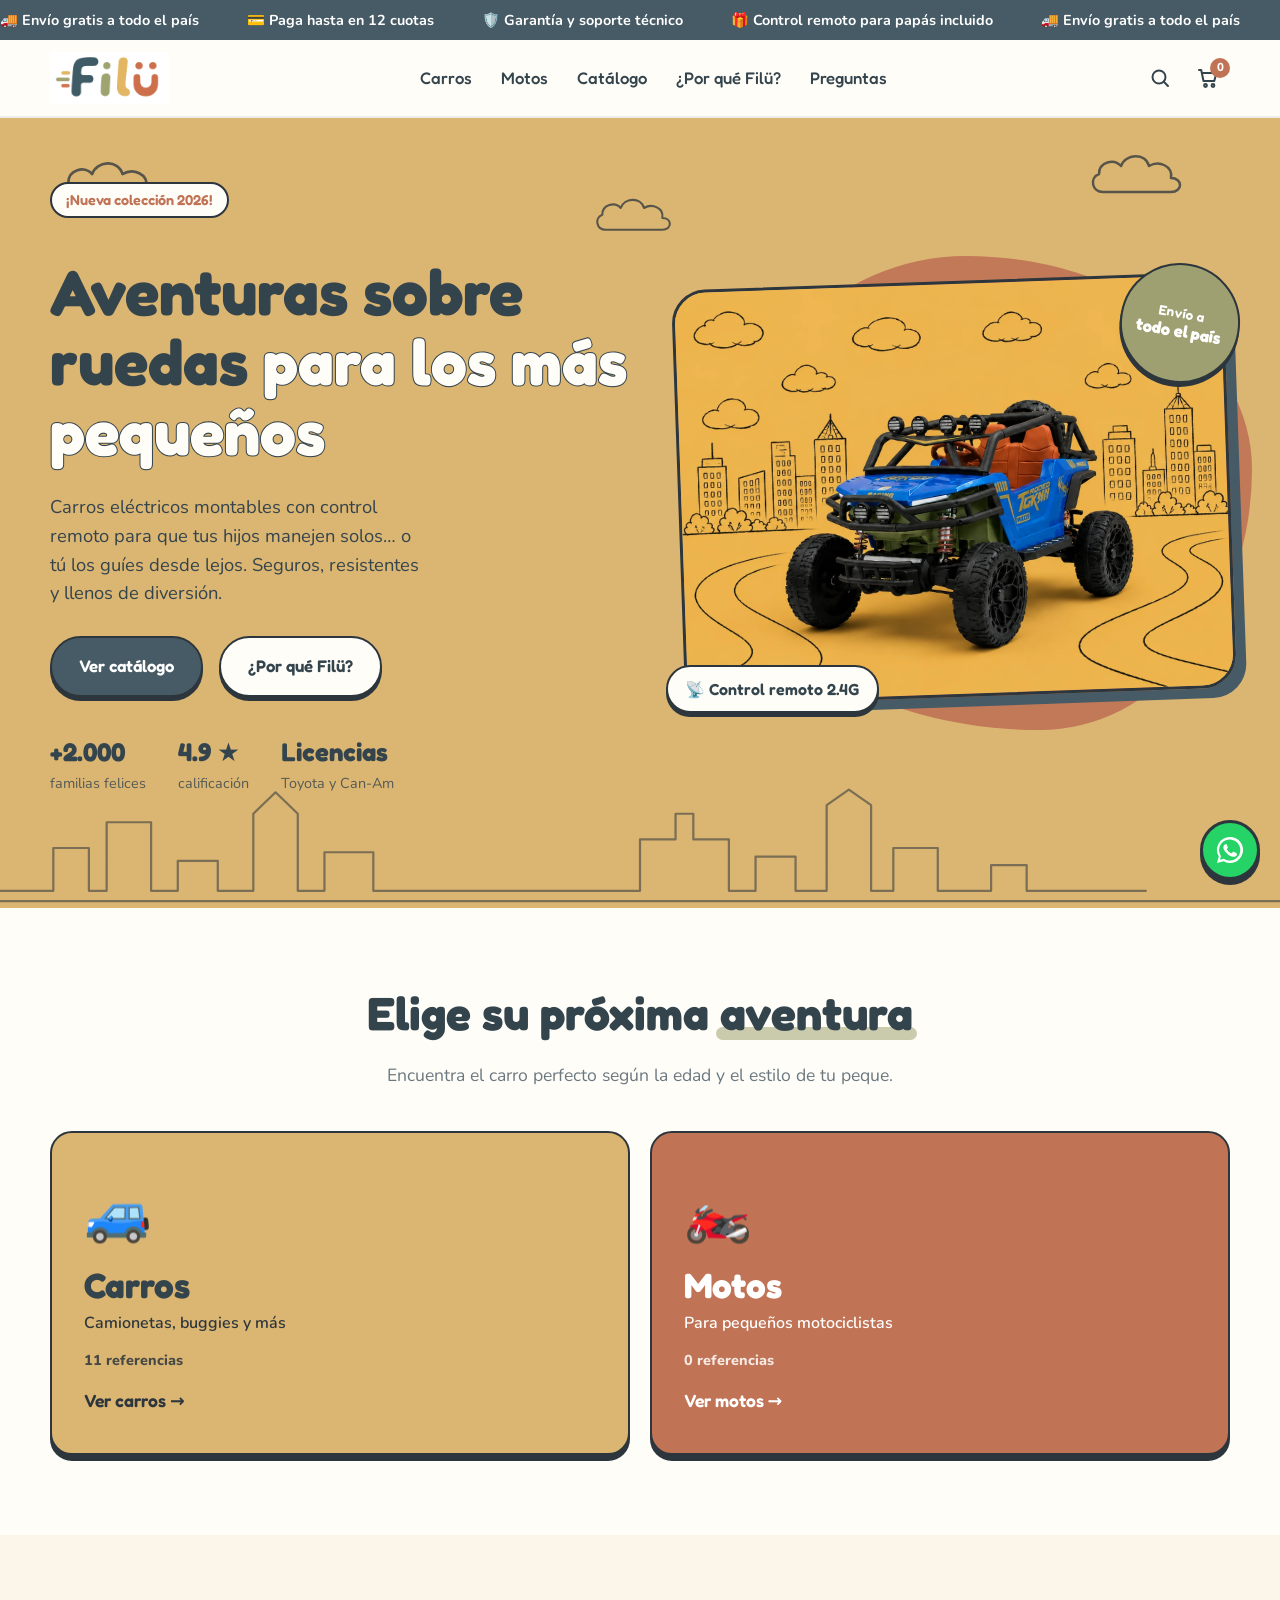
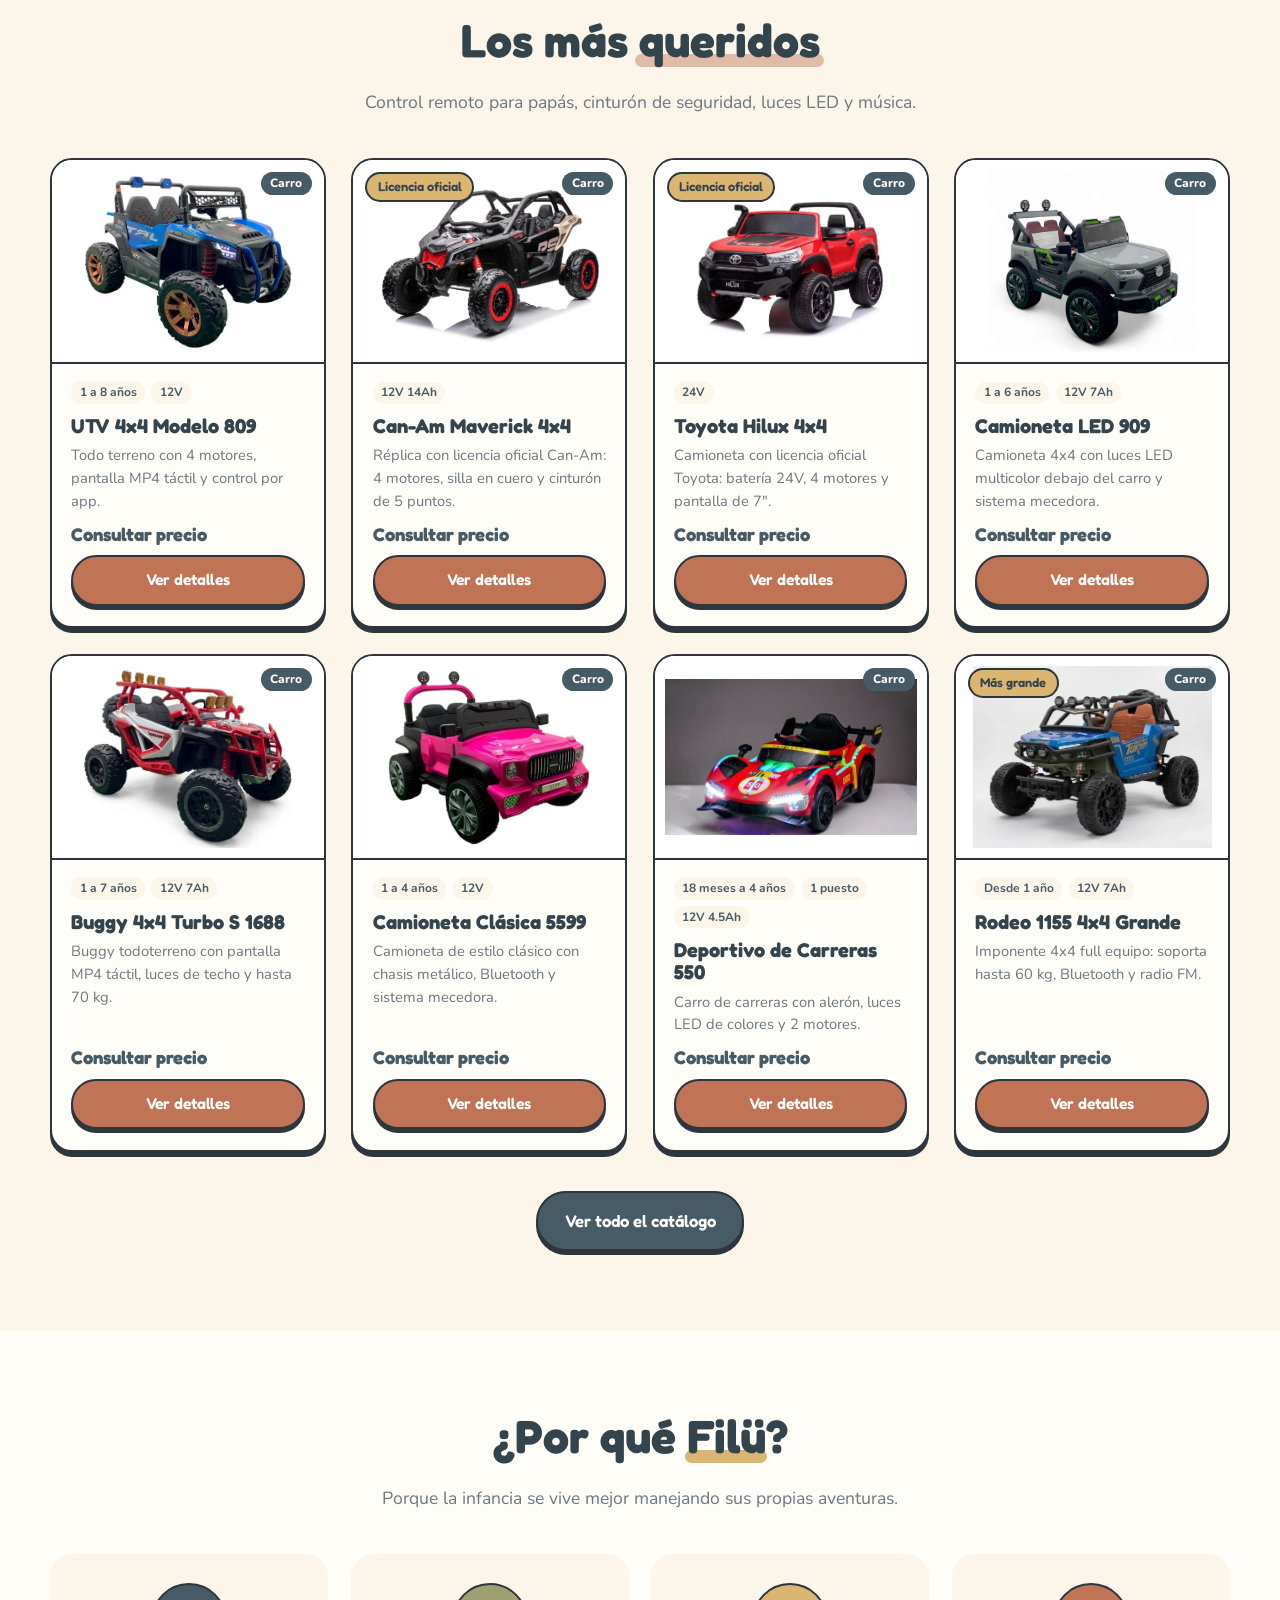
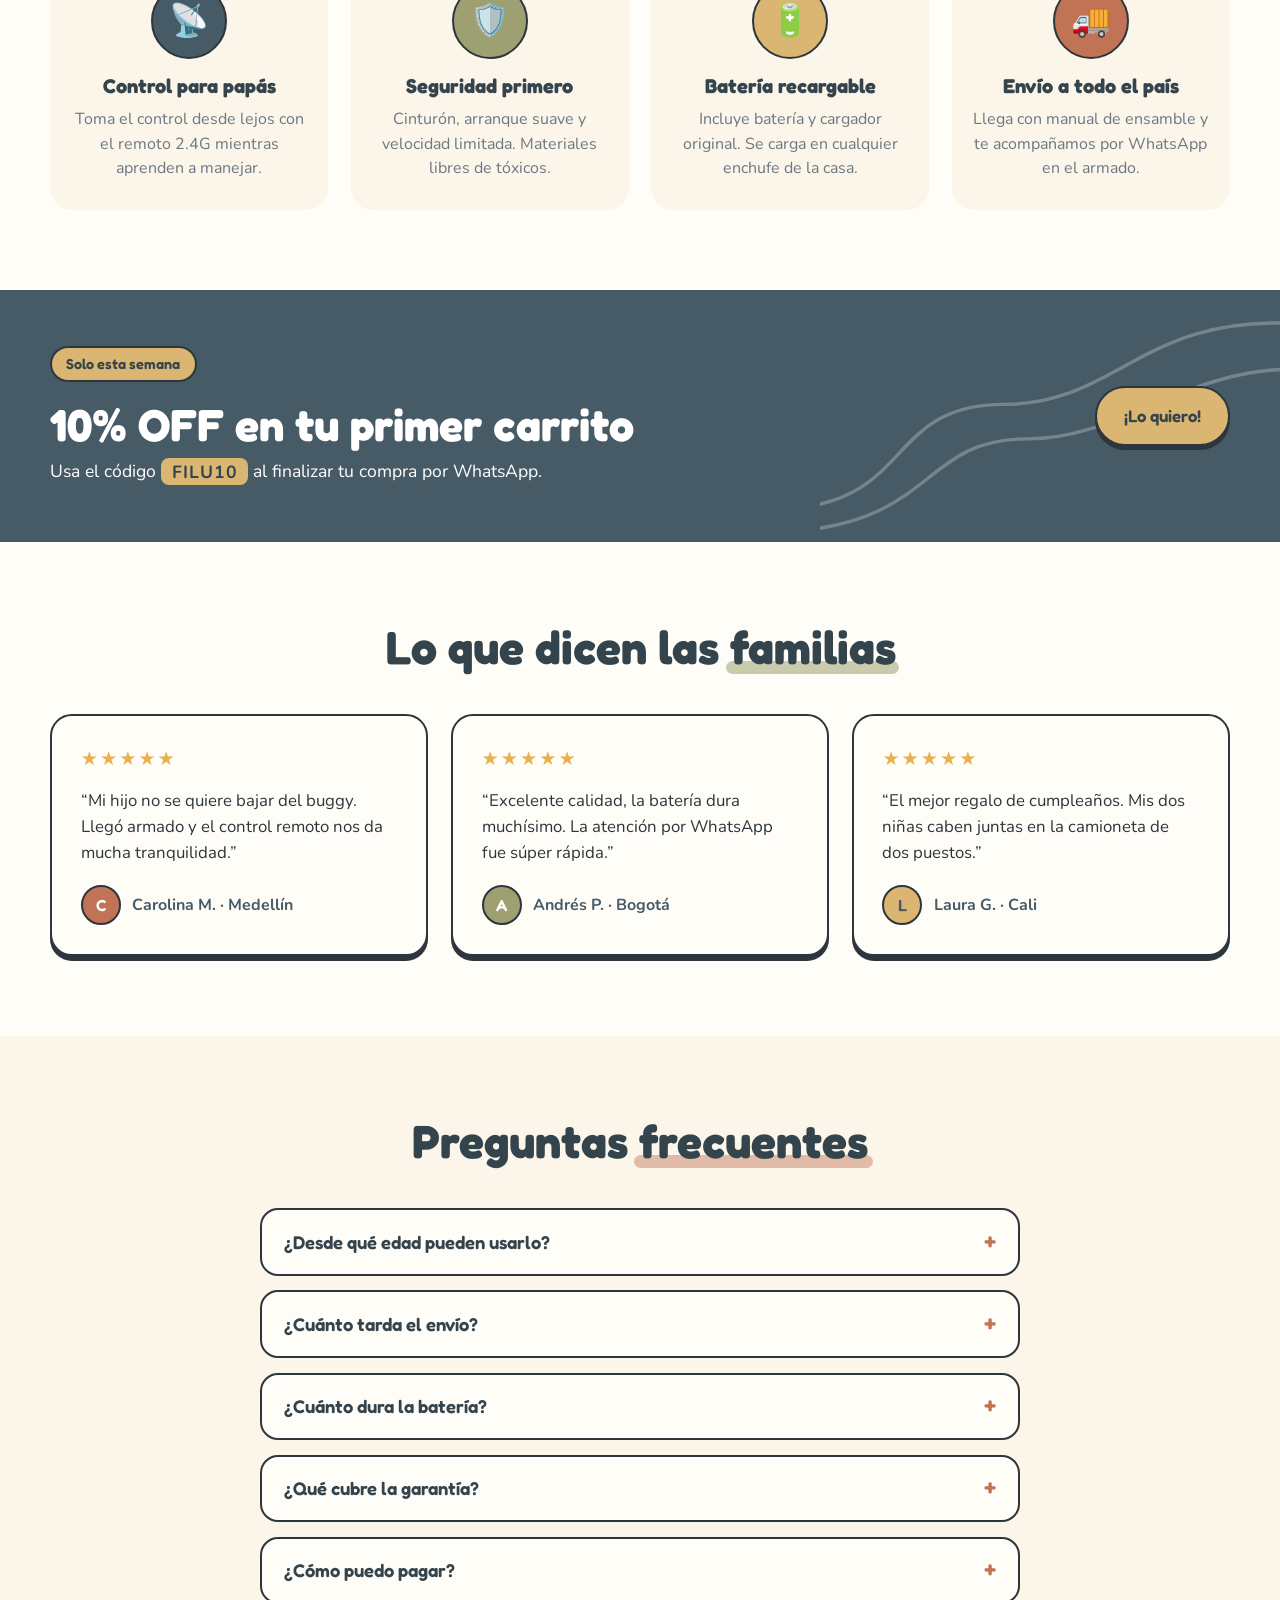
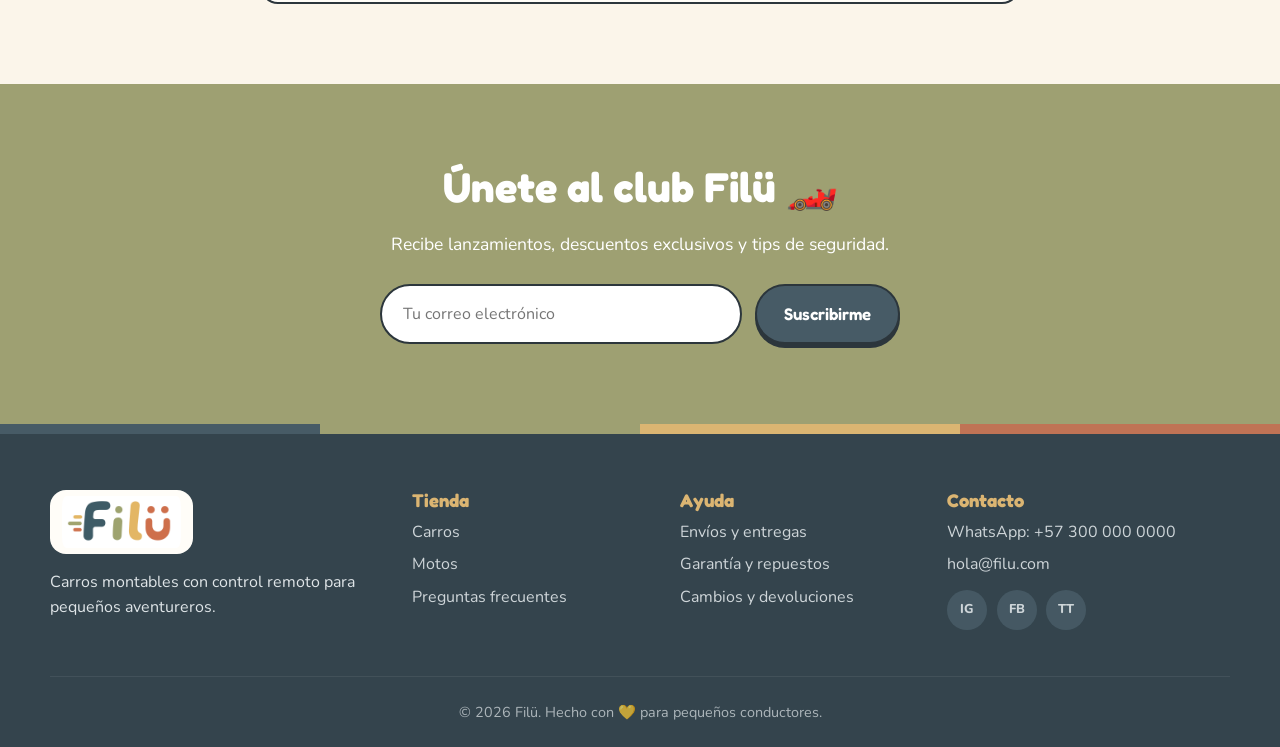
==== index.html @ f50f58be "Cargar 11 referencias de carros con fotos, fichas y colores - Catálogo con 11 carros reales (809, Ca" ====
<!doctype html>
<html lang="es">
<head>
  <meta charset="utf-8" />
  <meta name="viewport" content="width=device-width, initial-scale=1" />
  <title>Filü · Carros montables para niños</title>
  <meta name="description" content="Filü: carros eléctricos montables con control remoto para niños. Buggies, camionetas y motos con envío a todo el país." />
  <link rel="icon" href="assets/logo-filu.png" />
  <link rel="preconnect" href="https://fonts.googleapis.com" />
  <link rel="preconnect" href="https://fonts.gstatic.com" crossorigin />
  <link href="https://fonts.googleapis.com/css2?family=Fredoka:wght@400;500;600;700&family=Nunito:wght@400;600;700;800&display=swap" rel="stylesheet" />
  <link rel="stylesheet" href="css/styles.css" />
</head>
<body>

  <!-- Barra de anuncios -->
  <div class="announce">
    <div class="announce__track">
      <span>🚚 Envío gratis a todo el país</span>
      <span>💳 Paga hasta en 12 cuotas</span>
      <span>🛡️ Garantía y soporte técnico</span>
      <span>🎁 Control remoto para papás incluido</span>
      <span aria-hidden="true">🚚 Envío gratis a todo el país</span>
      <span aria-hidden="true">💳 Paga hasta en 12 cuotas</span>
      <span aria-hidden="true">🛡️ Garantía y soporte técnico</span>
      <span aria-hidden="true">🎁 Control remoto para papás incluido</span>
    </div>
  </div>

  <!-- Encabezado -->
  <header class="header">
    <div class="container header__inner">
      <button class="icon-btn menu-toggle" aria-label="Abrir menú" aria-expanded="false">
        <svg viewBox="0 0 24 24"><path d="M4 7h16M4 12h16M4 17h16"/></svg>
      </button>
      <a href="index.html" class="logo"><img src="assets/logo-filu.png" alt="Filü" /></a>
      <nav class="nav" aria-label="Principal">
        <a href="catalogo.html?tipo=carro">Carros</a>
        <a href="catalogo.html?tipo=moto">Motos</a>
        <a href="catalogo.html">Catálogo</a>
        <a href="index.html#por-que">¿Por qué Filü?</a>
        <a href="index.html#preguntas">Preguntas</a>
      </nav>
      <div class="header__actions">
        <button class="icon-btn" aria-label="Buscar" data-open-search>
          <svg viewBox="0 0 24 24"><circle cx="11" cy="11" r="6.5"/><path d="m20 20-4.2-4.2"/></svg>
        </button>
        <button class="icon-btn cart-btn" aria-label="Abrir carrito" data-open-cart>
          <svg viewBox="0 0 24 24"><path d="M3 4h2.2l2.3 11h10.8l2-8H6.4"/><circle cx="9.5" cy="19.5" r="1.4"/><circle cx="17" cy="19.5" r="1.4"/></svg>
          <span class="cart-count" data-cart-count>0</span>
        </button>
      </div>
    </div>
    <div class="search-bar" data-search>
      <div class="container">
        <input type="search" placeholder="¿Qué carrito buscas? Escribe y presiona Enter" data-search-input />
      </div>
    </div>
  </header>

  <main>
    <!-- Hero -->
    <section class="hero">
      <svg class="doodle doodle--cloud c1" viewBox="0 0 120 60"><path d="M20 50c-11 0-14-14-4-18 0-12 15-16 22-8 4-12 24-14 28 0 10-6 24 0 22 12 12 0 12 14 0 14z"/></svg>
      <svg class="doodle doodle--cloud c2" viewBox="0 0 120 60"><path d="M20 50c-11 0-14-14-4-18 0-12 15-16 22-8 4-12 24-14 28 0 10-6 24 0 22 12 12 0 12 14 0 14z"/></svg>
      <svg class="doodle doodle--cloud c3" viewBox="0 0 120 60"><path d="M20 50c-11 0-14-14-4-18 0-12 15-16 22-8 4-12 24-14 28 0 10-6 24 0 22 12 12 0 12 14 0 14z"/></svg>

      <div class="container hero__inner">
        <div class="hero__text">
          <span class="pill">¡Nueva colección 2026!</span>
          <h1>Aventuras sobre ruedas <span class="hl">para los más pequeños</span></h1>
          <p>Carros eléctricos montables con control remoto para que tus hijos manejen solos… o tú los guíes desde lejos. Seguros, resistentes y llenos de diversión.</p>
          <div class="hero__cta">
            <a href="catalogo.html" class="btn btn--dark">Ver catálogo</a>
            <a href="#por-que" class="btn btn--ghost">¿Por qué Filü?</a>
          </div>
          <ul class="hero__stats">
            <li><strong>+2.000</strong><span>familias felices</span></li>
            <li><strong>4.9 ★</strong><span>calificación</span></li>
            <li><strong>Licencias</strong><span>Toyota y Can-Am</span></li>
          </ul>
        </div>
        <div class="hero__media">
          <div class="hero__blob"></div>
          <img src="assets/buggy-azul.webp" alt="Buggy eléctrico azul para niños" />
          <span class="sticker sticker--price">Envío a<br><strong>todo el país</strong></span>
          <span class="sticker sticker--remote">📡 Control remoto 2.4G</span>
        </div>
      </div>

      <!-- Ciudad dibujada -->
      <svg class="hero__city" viewBox="0 0 1440 140" preserveAspectRatio="none" aria-hidden="true">
        <path d="M0 120h60V70h40v50h20V40h50v80h30V85h45v35h40V30l25-25 25 25v90h30V75h55v45h300V60h40V30h20v30h40v60h30V80h45v40h35V20l25-18 25 18v100h25V70h50v50h60V90h40v30h135"/>
        <path d="M0 132h1440" />
      </svg>
    </section>

    <!-- Categorías -->
    <section class="section" id="categorias">
      <div class="container">
        <div class="section__head">
          <h2>Elige su próxima <span class="u u--olive">aventura</span></h2>
          <p>Encuentra el carro perfecto según la edad y el estilo de tu peque.</p>
        </div>
        <div class="cats cats--two">
          <a href="catalogo.html?tipo=carro" class="cat cat--mustard">
            <span class="cat__icon">🚙</span><h3>Carros</h3><p>Camionetas, buggies y más</p>
            <span class="cat__count" data-count="carro"></span>
            <span class="cat__go">Ver carros →</span>
          </a>
          <a href="catalogo.html?tipo=moto" class="cat cat--terra">
            <span class="cat__icon">🏍️</span><h3>Motos</h3><p>Para pequeños motociclistas</p>
            <span class="cat__count" data-count="moto"></span>
            <span class="cat__go">Ver motos →</span>
          </a>
        </div>
      </div>
    </section>

    <!-- Catálogo -->
    <section class="section section--cream" id="catalogo">
      <div class="container">
        <div class="section__head">
          <h2>Los más <span class="u u--terra">queridos</span></h2>
          <p>Control remoto para papás, cinturón de seguridad, luces LED y música.</p>
        </div>
        <div class="products" data-featured></div>
        <div class="center"><a href="catalogo.html" class="btn btn--dark">Ver todo el catálogo</a></div>
      </div>
    </section>

    <!-- Por qué Filü -->
    <section class="section" id="por-que">
      <div class="container">
        <div class="section__head">
          <h2>¿Por qué <span class="u u--mustard">Filü</span>?</h2>
          <p>Porque la infancia se vive mejor manejando sus propias aventuras.</p>
        </div>
        <div class="features">
          <article class="feature">
            <div class="feature__icon bg-slate">📡</div>
            <h3>Control para papás</h3>
            <p>Toma el control desde lejos con el remoto 2.4G mientras aprenden a manejar.</p>
          </article>
          <article class="feature">
            <div class="feature__icon bg-olive">🛡️</div>
            <h3>Seguridad primero</h3>
            <p>Cinturón, arranque suave y velocidad limitada. Materiales libres de tóxicos.</p>
          </article>
          <article class="feature">
            <div class="feature__icon bg-mustard">🔋</div>
            <h3>Batería recargable</h3>
            <p>Incluye batería y cargador original. Se carga en cualquier enchufe de la casa.</p>
          </article>
          <article class="feature">
            <div class="feature__icon bg-terra">🚚</div>
            <h3>Envío a todo el país</h3>
            <p>Llega con manual de ensamble y te acompañamos por WhatsApp en el armado.</p>
          </article>
        </div>
      </div>
    </section>

    <!-- Banner promocional -->
    <section class="promo">
      <div class="container promo__inner">
        <div>
          <span class="pill pill--light">Solo esta semana</span>
          <h2>10% OFF en tu primer carrito</h2>
          <p>Usa el código <strong class="code">FILU10</strong> al finalizar tu compra por WhatsApp.</p>
        </div>
        <a href="catalogo.html" class="btn btn--mustard">¡Lo quiero!</a>
      </div>
      <svg class="promo__road" viewBox="0 0 400 200" aria-hidden="true"><path d="M-20 180C80 170 60 90 160 90s120-80 260-70"/><path d="M-20 200C100 190 90 120 180 120s140-70 260-60"/></svg>
    </section>

    <!-- Testimonios -->
    <section class="section">
      <div class="container">
        <div class="section__head">
          <h2>Lo que dicen las <span class="u u--olive">familias</span></h2>
        </div>
        <div class="reviews">
          <figure class="review">
            <div class="stars">★★★★★</div>
            <blockquote>“Mi hijo no se quiere bajar del buggy. Llegó armado y el control remoto nos da mucha tranquilidad.”</blockquote>
            <figcaption><span class="avatar bg-terra">C</span>Carolina M. · Medellín</figcaption>
          </figure>
          <figure class="review">
            <div class="stars">★★★★★</div>
            <blockquote>“Excelente calidad, la batería dura muchísimo. La atención por WhatsApp fue súper rápida.”</blockquote>
            <figcaption><span class="avatar bg-olive">A</span>Andrés P. · Bogotá</figcaption>
          </figure>
          <figure class="review">
            <div class="stars">★★★★★</div>
            <blockquote>“El mejor regalo de cumpleaños. Mis dos niñas caben juntas en la camioneta de dos puestos.”</blockquote>
            <figcaption><span class="avatar bg-mustard">L</span>Laura G. · Cali</figcaption>
          </figure>
        </div>
      </div>
    </section>

    <!-- Preguntas frecuentes -->
    <section class="section section--cream" id="preguntas">
      <div class="container container--narrow">
        <div class="section__head">
          <h2>Preguntas <span class="u u--terra">frecuentes</span></h2>
        </div>
        <div class="faq">
          <details>
            <summary>¿Desde qué edad pueden usarlo?</summary>
            <p>Tenemos modelos desde los 18 meses (con control remoto para papás) hasta los 8 años. En cada producto indicamos la edad recomendada y el peso máximo.</p>
          </details>
          <details>
            <summary>¿Cuánto tarda el envío?</summary>
            <p>Entre 2 y 5 días hábiles en ciudades principales. El envío es gratis a todo el país.</p>
          </details>
          <details>
            <summary>¿Cuánto dura la batería?</summary>
            <p>Depende del modelo, del peso del niño y del terreno. La primera carga es de hasta 10 horas continuas; después, una carga completa toma alrededor de 4 a 8 horas.</p>
          </details>
          <details>
            <summary>¿Qué cubre la garantía?</summary>
            <p>Todos nuestros carros tienen garantía y soporte técnico. Escríbenos por WhatsApp y te contamos las condiciones de cada referencia.</p>
          </details>
          <details>
            <summary>¿Cómo puedo pagar?</summary>
            <p>Tarjeta de crédito (hasta 12 cuotas), PSE, transferencia, Nequi o contra entrega en ciudades seleccionadas.</p>
          </details>
        </div>
      </div>
    </section>

    <!-- Newsletter -->
    <section class="section newsletter">
      <div class="container container--narrow">
        <h2>Únete al club Filü 🏎️</h2>
        <p>Recibe lanzamientos, descuentos exclusivos y tips de seguridad.</p>
        <form class="newsletter__form" data-newsletter>
          <input type="email" required placeholder="Tu correo electrónico" aria-label="Correo electrónico" />
          <button class="btn btn--dark" type="submit">Suscribirme</button>
        </form>
        <p class="newsletter__ok" data-newsletter-ok hidden>¡Listo! Ya eres parte del club Filü 💛</p>
      </div>
    </section>
  </main>

  <!-- Pie de página -->
  <footer class="footer" id="contacto">
    <div class="footer__stripes" aria-hidden="true"><span></span><span></span><span></span><span></span></div>
    <div class="container footer__grid">
      <div>
        <img src="assets/logo-filu.png" alt="Filü" class="footer__logo" />
        <p>Carros montables con control remoto para pequeños aventureros.</p>
      </div>
      <div>
        <h4>Tienda</h4>
        <a href="catalogo.html?tipo=carro">Carros</a>
        <a href="catalogo.html?tipo=moto">Motos</a>
        <a href="index.html#preguntas">Preguntas frecuentes</a>
      </div>
      <div>
        <h4>Ayuda</h4>
        <a href="#">Envíos y entregas</a>
        <a href="index.html#preguntas">Garantía y repuestos</a>
        <a href="#">Cambios y devoluciones</a>
      </div>
      <div>
        <h4>Contacto</h4>
        <a data-wa href="#" target="_blank" rel="noopener">WhatsApp: +57 300 000 0000</a>
        <a href="mailto:hola@filu.com">hola@filu.com</a>
        <div class="socials">
          <a href="#" aria-label="Instagram">IG</a>
          <a href="#" aria-label="Facebook">FB</a>
          <a href="#" aria-label="TikTok">TT</a>
        </div>
      </div>
    </div>
    <p class="footer__copy">© <span data-year></span> Filü. Hecho con 💛 para pequeños conductores.</p>
  </footer>

  <!-- Carrito -->
  <div class="overlay" data-overlay></div>
  <aside class="cart" data-cart aria-label="Carrito de compras">
    <div class="cart__head">
      <h3>Tu carrito</h3>
      <button class="icon-btn" aria-label="Cerrar carrito" data-close-cart>
        <svg viewBox="0 0 24 24"><path d="M6 6l12 12M18 6 6 18"/></svg>
      </button>
    </div>
    <div class="cart__items" data-cart-items></div>
    <div class="cart__foot">
      <div class="cart__total"><span>Total</span><strong data-cart-total>$0</strong></div>
      <button class="btn btn--whatsapp btn--block" data-checkout>Finalizar pedido por WhatsApp</button>
    </div>
  </aside>

  <!-- WhatsApp flotante -->
  <a class="wa-float" data-wa href="#" target="_blank" rel="noopener" aria-label="Escríbenos por WhatsApp">
    <svg viewBox="0 0 32 32"><path fill="currentColor" d="M16 3a13 13 0 0 0-11.2 19.6L3 29l6.6-1.7A13 13 0 1 0 16 3zm0 23.6c-2 0-4-.5-5.7-1.6l-.4-.2-3.9 1 1-3.8-.3-.4A10.6 10.6 0 1 1 16 26.6zm5.8-7.9c-.3-.2-1.9-.9-2.2-1-.3-.1-.5-.2-.7.2l-1 1.2c-.2.2-.4.2-.7.1a8.7 8.7 0 0 1-4.3-3.8c-.3-.6.3-.5.9-1.7.1-.2 0-.4 0-.5l-1-2.4c-.3-.6-.5-.5-.7-.5h-.6c-.2 0-.6.1-.9.4-.3.3-1.2 1.1-1.2 2.8s1.2 3.2 1.4 3.4c.2.2 2.4 3.6 5.7 5 2.1.9 3 1 4 .8.7-.1 1.9-.8 2.2-1.5.3-.8.3-1.4.2-1.5-.1-.1-.3-.2-.6-.4z"/></svg>
  </a>

  <div class="toast" data-toast></div>

  <script src="js/productos.js"></script>
  <script src="js/main.js"></script>
</body>
</html>
---- css/styles.css ----
/* ===========================
   Filü · Paleta tomada del logo
   =========================== */
:root {
  --slate: #475b66;
  --slate-dark: #34444d;
  --olive: #9ea072;
  --mustard: #dbb572;
  --mustard-strong: #e8b04f;
  --terra: #c07355;
  --cream: #fbf5ea;
  --paper: #fffdf8;
  --ink: #2c363c;
  --muted: #6b7880;
  --line: #2c363c;
  --radius: 22px;
  --shadow: 0 10px 30px rgba(52, 68, 77, 0.12);
  --font-display: "Fredoka", system-ui, sans-serif;
  --font-body: "Nunito", system-ui, sans-serif;
}

*, *::before, *::after { box-sizing: border-box; }
html { scroll-behavior: smooth; }
body {
  margin: 0;
  font-family: var(--font-body);
  color: var(--ink);
  background: var(--paper);
  line-height: 1.55;
  overflow-x: hidden;
}
img { max-width: 100%; display: block; }
a { color: inherit; text-decoration: none; }
button { font: inherit; cursor: pointer; }
h1, h2, h3, h4 { font-family: var(--font-display); line-height: 1.1; margin: 0 0 .5em; color: var(--slate-dark); }

.container { width: min(1180px, 100% - 32px); margin-inline: auto; }
.container--narrow { width: min(760px, 100% - 32px); }

/* ---------- Botones ---------- */
.btn {
  display: inline-flex; align-items: center; justify-content: center; gap: .5em;
  padding: .9em 1.6em; border-radius: 999px; border: 2.5px solid var(--line);
  font-family: var(--font-display); font-weight: 600; font-size: 1.05rem;
  transition: transform .15s ease, box-shadow .15s ease, background .2s;
  box-shadow: 0 4px 0 var(--line);
}
.btn:hover { transform: translateY(-2px); box-shadow: 0 6px 0 var(--line); }
.btn:active { transform: translateY(2px); box-shadow: 0 2px 0 var(--line); }
.btn--dark { background: var(--slate); color: #fff; }
.btn--ghost { background: var(--paper); color: var(--slate-dark); }
.btn--mustard { background: var(--mustard); color: var(--slate-dark); }
.btn--terra { background: var(--terra); color: #fff; }
.btn--whatsapp { background: #25d366; color: #fff; }
.btn--block { width: 100%; }

.pill {
  display: inline-block; padding: .35em 1em; border-radius: 999px;
  background: var(--paper); border: 2px solid var(--line);
  font-family: var(--font-display); font-weight: 600; font-size: .9rem; color: var(--terra);
}
.pill--light { background: var(--mustard); color: var(--slate-dark); }

.icon-btn {
  position: relative; width: 44px; height: 44px; border-radius: 50%;
  border: none; background: transparent; display: grid; place-items: center; color: var(--slate-dark);
}
.icon-btn:hover { background: var(--cream); }
.icon-btn svg { width: 24px; height: 24px; fill: none; stroke: currentColor; stroke-width: 2; stroke-linecap: round; stroke-linejoin: round; }

/* ---------- Anuncio ---------- */
.announce { background: var(--slate); color: #fff; overflow: hidden; font-weight: 700; font-size: .9rem; }
.announce__track { display: flex; gap: 3rem; width: max-content; padding: .55rem 0; animation: marquee 28s linear infinite; }
.announce__track span { white-space: nowrap; }
@keyframes marquee { to { transform: translateX(-50%); } }

/* ---------- Header ---------- */
.header { position: sticky; top: 0; z-index: 50; background: rgba(255, 253, 248, .94); backdrop-filter: blur(8px); border-bottom: 2px solid rgba(44, 54, 60, .08); }
.header__inner { display: flex; align-items: center; gap: 1rem; height: 76px; }
.logo img { height: 52px; width: auto; }
.nav { display: flex; gap: 1.8rem; margin-inline: auto; font-family: var(--font-display); font-weight: 500; font-size: 1.05rem; }
.nav a { position: relative; color: var(--slate-dark); }
.nav a::after { content: ""; position: absolute; left: 0; bottom: -4px; width: 0; height: 3px; border-radius: 3px; background: var(--terra); transition: width .2s; }
.nav a:hover::after { width: 100%; }
.header__actions { display: flex; gap: .25rem; }
.menu-toggle { display: none; }
.cart-count {
  position: absolute; top: 2px; right: 0; min-width: 20px; height: 20px; padding: 0 5px;
  border-radius: 999px; background: var(--terra); color: #fff; font-size: .72rem; font-weight: 800;
  display: grid; place-items: center;
}
.cart-count.bump { animation: bump .35s ease; }
@keyframes bump { 50% { transform: scale(1.35); } }

.search-bar { max-height: 0; overflow: hidden; transition: max-height .25s ease; }
.search-bar.is-open { max-height: 90px; }
.search-bar input {
  width: 100%; margin: .2rem 0 1rem; padding: .85em 1.2em; border-radius: 999px;
  border: 2.5px solid var(--line); font: inherit; font-size: 1rem; background: var(--paper); outline: none;
}
.search-bar input:focus { border-color: var(--terra); }

/* ---------- Hero ---------- */
.hero { position: relative; background: var(--mustard); overflow: hidden; padding: 4rem 0 7rem; }
.hero__inner { position: relative; z-index: 2; display: grid; grid-template-columns: 1.05fr 1fr; gap: 3rem; align-items: center; }
.hero h1 { font-size: clamp(2.3rem, 5vw, 4rem); font-weight: 700; margin: .6em 0 .4em; }
.hero .hl { color: var(--paper); -webkit-text-stroke: 2px var(--slate-dark); paint-order: stroke fill; }
.hero p { font-size: 1.15rem; max-width: 34ch; color: var(--slate-dark); }
.hero__cta { display: flex; flex-wrap: wrap; gap: 1rem; margin: 1.8rem 0 2.2rem; }
.hero__stats { list-style: none; padding: 0; margin: 0; display: flex; gap: 2rem; flex-wrap: wrap; }
.hero__stats strong { display: block; font-family: var(--font-display); font-size: 1.6rem; color: var(--slate-dark); }
.hero__stats span { font-size: .9rem; color: var(--slate-dark); opacity: .8; }

.hero__media { position: relative; }
.hero__media img {
  position: relative; z-index: 1; border-radius: 34px; border: 3px solid var(--line);
  box-shadow: 10px 10px 0 var(--slate); transform: rotate(-2deg);
  animation: float 5s ease-in-out infinite;
}
@keyframes float { 50% { transform: rotate(-2deg) translateY(-10px); } }
.hero__blob { position: absolute; inset: -6% -4% -8% 8%; background: var(--terra); border-radius: 46% 54% 40% 60% / 55% 45% 55% 45%; opacity: .9; }
.sticker {
  position: absolute; z-index: 2; background: var(--paper); border: 2.5px solid var(--line);
  font-family: var(--font-display); font-weight: 600; box-shadow: 0 4px 0 var(--line);
}
.sticker--price { top: -18px; right: -10px; width: 120px; height: 120px; border-radius: 50%; display: grid; place-content: center; text-align: center; font-size: .85rem; line-height: 1.2; transform: rotate(10deg); background: var(--olive); color: #fff; }
.sticker--price strong { font-size: 1.05rem; }
.sticker--remote { bottom: -16px; left: -12px; padding: .6em 1.1em; border-radius: 999px; color: var(--slate-dark); }

/* Doodles */
.doodle { position: absolute; fill: none; stroke: var(--line); stroke-width: 2.5; stroke-linecap: round; stroke-linejoin: round; opacity: .75; }
.doodle--cloud { width: 130px; animation: drift 14s ease-in-out infinite alternate; }
.c1 { top: 30px; left: 4%; }
.c2 { top: 70px; left: 46%; width: 100px; animation-duration: 18s; }
.c3 { top: 24px; right: 6%; width: 120px; animation-duration: 11s; }
@keyframes drift { to { transform: translateX(40px); } }
.hero__city { position: absolute; left: 0; bottom: 0; width: 100%; height: 120px; fill: none; stroke: var(--line); stroke-width: 2.5; stroke-linejoin: round; opacity: .55; }

/* ---------- Secciones ---------- */
.section { padding: 5rem 0; }
.section--cream { background: var(--cream); }
.section__head { text-align: center; margin-bottom: 2.6rem; }
.section__head h2 { font-size: clamp(2rem, 4vw, 2.9rem); }
.section__head p { color: var(--muted); font-size: 1.1rem; margin: 0 auto; max-width: 52ch; }
.u { position: relative; white-space: nowrap; }
.u::after { content: ""; position: absolute; left: -2%; right: -2%; bottom: .02em; height: .28em; border-radius: 99px; z-index: -1; }
.u--olive::after { background: var(--olive); opacity: .55; }
.u--terra::after { background: var(--terra); opacity: .45; }
.u--mustard::after { background: var(--mustard); }
.section__head h2 { position: relative; z-index: 0; }

/* Categorías */
.cats { display: grid; grid-template-columns: repeat(4, 1fr); gap: 1.2rem; }
.cat {
  position: relative; padding: 2rem 1.4rem; border-radius: var(--radius); border: 2.5px solid var(--line);
  box-shadow: 0 6px 0 var(--line); transition: transform .2s, box-shadow .2s; overflow: hidden;
}
.cat:hover { transform: translateY(-5px) rotate(-1deg); box-shadow: 0 11px 0 var(--line); }
.cat__icon { font-size: 2.6rem; display: block; margin-bottom: .6rem; }
.cat h3 { font-size: 1.5rem; margin-bottom: .2em; }
.cat p { margin: 0; font-weight: 600; }
.cat--mustard { background: var(--mustard); }
.cat--terra { background: var(--terra); } .cat--terra h3, .cat--terra p { color: #fff; }
.cat--olive { background: var(--olive); } .cat--olive h3, .cat--olive p { color: #fff; }
.cat--slate { background: var(--slate); } .cat--slate h3, .cat--slate p { color: #fff; }

/* Filtros */
.filters { display: flex; flex-wrap: wrap; justify-content: center; gap: .6rem; margin-bottom: 2.2rem; }
.chip {
  padding: .55em 1.2em; border-radius: 999px; border: 2px solid var(--line); background: var(--paper);
  font-family: var(--font-display); font-weight: 500; color: var(--slate-dark); transition: background .2s;
}
.chip:hover { background: var(--cream); }
.chip.is-active { background: var(--slate); color: #fff; }

/* Productos */
.products { display: grid; grid-template-columns: repeat(auto-fill, minmax(260px, 1fr)); gap: 1.6rem; }
.product {
  background: var(--paper); border-radius: var(--radius); border: 2.5px solid var(--line);
  overflow: hidden; display: flex; flex-direction: column; transition: transform .2s, box-shadow .2s;
  box-shadow: 0 5px 0 var(--line);
}
.product:hover { transform: translateY(-6px); box-shadow: 0 11px 0 var(--line); }
.product__media { position: relative; aspect-ratio: 4 / 3; overflow: hidden; border-bottom: 2.5px solid var(--line); }
.product__media img { width: 100%; height: 100%; object-fit: cover; transition: transform .4s; }
.product:hover .product__media img { transform: scale(1.06); }
.badge {
  position: absolute; top: 12px; left: 12px; padding: .25em .8em; border-radius: 999px;
  font-family: var(--font-display); font-weight: 600; font-size: .8rem; border: 2px solid var(--line);
}
.badge--sale { background: var(--terra); color: #fff; }
.badge--new { background: var(--olive); color: #fff; }
.badge--hot { background: var(--mustard); color: var(--slate-dark); }
.product__body { padding: 1.1rem 1.2rem 1.3rem; display: flex; flex-direction: column; gap: .45rem; flex: 1; }
.product__meta { display: flex; gap: .4rem; flex-wrap: wrap; }
.tag { font-size: .75rem; font-weight: 700; padding: .15em .7em; border-radius: 999px; background: var(--cream); color: var(--slate); }
.product h3 { font-size: 1.25rem; margin: .2em 0 0; }
.product__rating { color: var(--mustard-strong); font-size: .9rem; letter-spacing: 1px; }
.product__rating span { color: var(--muted); letter-spacing: 0; margin-left: .3em; }
.product__price { display: flex; align-items: baseline; gap: .6rem; margin-top: auto; }
.product__price strong { font-family: var(--font-display); font-size: 1.45rem; color: var(--terra); }
.product__price s { color: var(--muted); font-size: .95rem; }
.product__cuotas { font-size: .82rem; color: var(--muted); margin: -.2rem 0 .4rem; }
.product .btn { padding: .7em 1.2em; font-size: .98rem; }
.empty { text-align: center; color: var(--muted); font-size: 1.1rem; }

/* Features */
.features { display: grid; grid-template-columns: repeat(4, 1fr); gap: 1.4rem; }
.feature { text-align: center; padding: 1.8rem 1.2rem; border-radius: var(--radius); background: var(--cream); }
.feature__icon { width: 76px; height: 76px; margin: 0 auto 1rem; border-radius: 50%; display: grid; place-items: center; font-size: 2rem; border: 2.5px solid var(--line); }
.feature h3 { font-size: 1.25rem; }
.feature p { margin: 0; color: var(--muted); }
.bg-slate { background: var(--slate); color: #fff; }
.bg-olive { background: var(--olive); color: #fff; }
.bg-mustard { background: var(--mustard); }
.bg-terra { background: var(--terra); color: #fff; }

/* Promo */
.promo { position: relative; background: var(--slate); color: #fff; overflow: hidden; padding: 3.5rem 0; }
.promo__inner { position: relative; z-index: 1; display: flex; align-items: center; justify-content: space-between; gap: 2rem; flex-wrap: wrap; }
.promo h2 { color: #fff; font-size: clamp(1.9rem, 4vw, 2.8rem); margin: .4em 0 .2em; }
.promo p { margin: 0; font-size: 1.1rem; }
.code { background: var(--mustard); color: var(--slate-dark); padding: .1em .6em; border-radius: 8px; letter-spacing: 1px; }
.promo__road { position: absolute; right: 0; bottom: 0; width: 460px; height: 100%; fill: none; stroke: rgba(255, 255, 255, .25); stroke-width: 3; stroke-linecap: round; }

/* Reviews */
.reviews { display: grid; grid-template-columns: repeat(3, 1fr); gap: 1.4rem; }
.review { margin: 0; padding: 1.8rem; background: var(--paper); border: 2.5px solid var(--line); border-radius: var(--radius); box-shadow: 0 5px 0 var(--line); }
.review:nth-child(2) { transform: rotate(1deg); }
.review:nth-child(3) { transform: rotate(-1deg); }
.stars { color: var(--mustard-strong); font-size: 1.2rem; letter-spacing: 2px; }
.review blockquote { margin: .8rem 0 1.2rem; font-size: 1.05rem; }
.review figcaption { display: flex; align-items: center; gap: .7rem; font-weight: 700; color: var(--slate); }
.avatar { width: 40px; height: 40px; border-radius: 50%; display: grid; place-items: center; font-family: var(--font-display); font-weight: 600; border: 2px solid var(--line); }

/* FAQ */
.faq { display: grid; gap: .9rem; }
.faq details { background: var(--paper); border: 2.5px solid var(--line); border-radius: 18px; padding: 1.1rem 1.4rem; }
.faq summary { font-family: var(--font-display); font-weight: 600; font-size: 1.15rem; color: var(--slate-dark); cursor: pointer; list-style: none; display: flex; justify-content: space-between; gap: 1rem; }
.faq summary::-webkit-details-marker { display: none; }
.faq summary::after { content: "+"; font-size: 1.5rem; line-height: 1; color: var(--terra); transition: transform .2s; }
.faq details[open] summary::after { transform: rotate(45deg); }
.faq details p { margin: .8rem 0 0; color: var(--muted); }

/* Newsletter */
.newsletter { text-align: center; background: var(--olive); }
.newsletter h2 { color: #fff; font-size: clamp(1.9rem, 4vw, 2.6rem); }
.newsletter p { color: #fff; font-size: 1.1rem; }
.newsletter__form { display: flex; gap: .8rem; max-width: 520px; margin: 1.6rem auto 0; }
.newsletter__form input { flex: 1; min-width: 0; padding: .9em 1.3em; border-radius: 999px; border: 2.5px solid var(--line); font: inherit; outline: none; }
.newsletter__ok { font-weight: 700; }

/* Footer */
.footer { background: var(--slate-dark); color: #dfe5e8; padding-bottom: 1.5rem; }
.footer__stripes { display: grid; grid-template-columns: repeat(4, 1fr); height: 10px; }
.footer__stripes span:nth-child(1) { background: var(--slate); }
.footer__stripes span:nth-child(2) { background: var(--olive); }
.footer__stripes span:nth-child(3) { background: var(--mustard); }
.footer__stripes span:nth-child(4) { background: var(--terra); }
.footer__grid { display: grid; grid-template-columns: 1.4fr 1fr 1fr 1.2fr; gap: 2rem; padding: 3.5rem 0 2.5rem; }
.footer__logo { height: 64px; width: auto; background: var(--paper); border-radius: 16px; padding: 6px 12px; margin-bottom: 1rem; }
.footer h4 { color: var(--mustard); font-size: 1.15rem; }
.footer a { display: block; margin-bottom: .5rem; opacity: .9; }
.footer a:hover { color: var(--mustard); }
.socials { display: flex; gap: .6rem; margin-top: .8rem; }
.socials a { width: 40px; height: 40px; border-radius: 50%; display: grid; place-items: center; background: var(--slate); font-weight: 800; font-size: .8rem; margin: 0; }
.socials a:hover { background: var(--terra); color: #fff; }
.footer__copy { text-align: center; font-size: .9rem; opacity: .7; margin: 0; padding-top: 1.5rem; border-top: 1px solid rgba(255, 255, 255, .1); width: min(1180px, 100% - 32px); margin-inline: auto; }

/* Carrito */
.overlay { position: fixed; inset: 0; background: rgba(44, 54, 60, .45); opacity: 0; pointer-events: none; transition: opacity .25s; z-index: 90; }
.overlay.is-open { opacity: 1; pointer-events: auto; }
.cart {
  position: fixed; top: 0; right: 0; height: 100%; width: min(420px, 100%); background: var(--paper);
  z-index: 100; transform: translateX(100%); transition: transform .3s ease; display: flex; flex-direction: column;
  border-left: 3px solid var(--line);
}
.cart.is-open { transform: none; }
.cart__head { display: flex; justify-content: space-between; align-items: center; padding: 1.2rem 1.4rem; border-bottom: 2px solid var(--cream); }
.cart__head h3 { margin: 0; font-size: 1.5rem; }
.cart__items { flex: 1; overflow-y: auto; padding: 1rem 1.4rem; display: grid; gap: 1rem; align-content: start; }
.cart__empty { text-align: center; color: var(--muted); padding: 3rem 0; }
.cart-item { display: grid; grid-template-columns: 72px 1fr auto; gap: .9rem; align-items: center; }
.cart-item img { width: 72px; height: 72px; object-fit: cover; border-radius: 14px; border: 2px solid var(--line); }
.cart-item h4 { margin: 0 0 .2rem; font-size: 1rem; }
.cart-item__price { color: var(--terra); font-weight: 800; font-size: .95rem; }
.qty { display: inline-flex; align-items: center; gap: .5rem; margin-top: .3rem; }
.qty button { width: 26px; height: 26px; border-radius: 50%; border: 2px solid var(--line); background: var(--cream); font-weight: 800; line-height: 1; }
.remove { border: none; background: none; color: var(--muted); font-size: .85rem; text-decoration: underline; }
.cart__foot { padding: 1.2rem 1.4rem 1.6rem; border-top: 2px solid var(--cream); }
.cart__total { display: flex; justify-content: space-between; align-items: baseline; margin-bottom: 1rem; font-size: 1.1rem; }
.cart__total strong { font-family: var(--font-display); font-size: 1.6rem; color: var(--slate-dark); }

/* WhatsApp flotante */
.wa-float {
  position: fixed; right: 20px; bottom: 20px; z-index: 80; width: 60px; height: 60px; border-radius: 50%;
  background: #25d366; color: #fff; display: grid; place-items: center; border: 3px solid var(--line);
  box-shadow: 0 5px 0 var(--line); transition: transform .2s;
}
.wa-float:hover { transform: scale(1.08) rotate(-6deg); }
.wa-float svg { width: 32px; height: 32px; }

/* Toast */
.toast {
  position: fixed; left: 50%; bottom: 28px; transform: translate(-50%, 140%); z-index: 120;
  background: var(--slate-dark); color: #fff; padding: .8em 1.4em; border-radius: 999px; font-weight: 700;
  transition: transform .3s ease; max-width: calc(100% - 32px); text-align: center;
}
.toast.is-visible { transform: translate(-50%, 0); }

/* Animación al hacer scroll */
.reveal { opacity: 0; transform: translateY(24px); transition: opacity .6s ease, transform .6s ease; }
.reveal.is-visible { opacity: 1; transform: none; }

/* ---------- Responsive ---------- */
@media (max-width: 980px) {
  .hero__inner { grid-template-columns: 1fr; text-align: center; }
  .hero p { margin-inline: auto; }
  .hero__cta, .hero__stats { justify-content: center; }
  .hero__media { max-width: 560px; margin: 1rem auto 0; }
  .cats, .features { grid-template-columns: repeat(2, 1fr); }
  .reviews { grid-template-columns: 1fr; }
  .review:nth-child(n) { transform: none; }
  .footer__grid { grid-template-columns: 1fr 1fr; }
}
@media (max-width: 820px) {
  .menu-toggle { display: grid; }
  .nav {
    position: absolute; top: 100%; left: 0; right: 0; flex-direction: column; gap: 0; margin: 0;
    background: var(--paper); border-bottom: 2px solid var(--line); max-height: 0; overflow: hidden; transition: max-height .3s;
  }
  .nav.is-open { max-height: 360px; }
  .nav a { padding: 1rem 16px; border-top: 1px solid var(--cream); }
  .logo { margin-right: auto; }
  .logo img { height: 42px; }
}
@media (max-width: 560px) {
  .hero { padding: 2.5rem 0 6rem; }
  .sticker--price { width: 96px; height: 96px; font-size: .75rem; right: -4px; }
  .sticker--price strong { font-size: .9rem; }
  .sticker--remote { left: 0; font-size: .85rem; }
  .cats, .features { grid-template-columns: 1fr 1fr; gap: .8rem; }
  .cat { padding: 1.4rem 1rem; }
  .cat h3 { font-size: 1.2rem; }
  .feature { padding: 1.4rem .8rem; }
  .newsletter__form { flex-direction: column; }
  .footer__grid { grid-template-columns: 1fr; }
  .section { padding: 3.5rem 0; }
}
@media (prefers-reduced-motion: reduce) {
  *, *::before, *::after { animation: none !important; transition: none !important; }
  .reveal { opacity: 1; transform: none; }
}

/* =============================
   Catálogo y página de producto
   ============================= */
.center { text-align: center; margin-top: 2.4rem; }
.cats--two { grid-template-columns: repeat(2, 1fr); }
.cats--two .cat { padding: 2.4rem 2rem; min-height: 230px; display: flex; flex-direction: column; }
.cats--two .cat__icon { font-size: 3.4rem; }
.cats--two h3 { font-size: 2.2rem; }
.cat__count { display: inline-block; margin-top: .8rem; font-weight: 800; font-size: .9rem; opacity: .85; }
.cat__go { margin-top: auto; padding-top: 1rem; font-family: var(--font-display); font-weight: 600; font-size: 1.1rem; }
.cat--terra .cat__count, .cat--terra .cat__go { color: #fff; }

.product__media { background: #fff; display: block; }
.product__media img { object-fit: contain; padding: 10px; }
.product__type {
  position: absolute; right: 12px; top: 12px; padding: .2em .8em; border-radius: 999px;
  background: var(--slate); color: #fff; font-size: .75rem; font-weight: 800;
}
.product h3 a:hover { color: var(--terra); }
.product__summary { margin: 0; color: var(--muted); font-size: .92rem; }
.product__price .consult { font-size: 1.15rem; color: var(--slate); }

.page-hero { background: var(--mustard); padding: 2.2rem 0 2.6rem; border-bottom: 3px solid var(--line); }
.page-hero h1 { font-size: clamp(2.2rem, 5vw, 3.2rem); margin: .3em 0 .2em; }
.page-hero p { margin: 0; color: var(--slate-dark); font-size: 1.1rem; }
.crumbs { font-size: .9rem; color: var(--slate); font-weight: 600; }
.crumbs a:hover { color: var(--terra); }
.crumbs span { opacity: .75; }
.section--tight { padding-top: 2.2rem; }
.toolbar { display: flex; flex-wrap: wrap; justify-content: space-between; align-items: center; gap: 1rem; margin-bottom: 1rem; }
.filters--left { justify-content: flex-start; margin: 0; }
.toolbar__right { display: flex; gap: .6rem; flex-wrap: wrap; }
.input { padding: .6em 1em; border-radius: 999px; border: 2px solid var(--line); font: inherit; background: var(--paper); color: var(--ink); outline: none; }
.input:focus { border-color: var(--terra); }
.result-count { color: var(--muted); font-weight: 700; margin: 0 0 1.2rem; }

/* Detalle */
[data-product-detail] > .crumbs { padding-top: 1.4rem; }
.pd { display: grid; grid-template-columns: 1.1fr 1fr; gap: 3rem; padding: 1.4rem 0 3rem; align-items: start; }
.pd__main { position: relative; background: #fff; border: 3px solid var(--line); border-radius: 28px; box-shadow: 8px 8px 0 var(--mustard); overflow: hidden; }
.pd__main img { width: 100%; aspect-ratio: 4 / 3; object-fit: contain; padding: 16px; }
.pd__thumbs { display: flex; gap: .7rem; margin-top: 1rem; flex-wrap: wrap; }
.pd__thumbs button { width: 78px; height: 78px; padding: 4px; border-radius: 14px; border: 2px solid var(--cream); background: #fff; }
.pd__thumbs button.is-active { border-color: var(--terra); }
.pd__thumbs img { width: 100%; height: 100%; object-fit: contain; }
.pd__info h1 { font-size: clamp(2rem, 4vw, 2.8rem); margin: .4em 0 .3em; }
.pd__summary { font-size: 1.1rem; color: var(--muted); margin: 0 0 1rem; }
.pd__price { display: flex; align-items: baseline; gap: .8rem; }
.pd__price strong { font-family: var(--font-display); font-size: 2.1rem; color: var(--terra); }
.pd__price s { color: var(--muted); font-size: 1.1rem; }
.pd__cuotas { margin: .2rem 0 1.2rem; color: var(--muted); }
.pd__chips { display: flex; flex-wrap: wrap; gap: .6rem; margin-bottom: 1.4rem; }
.pd__chips span { display: inline-flex; gap: .4em; align-items: center; padding: .45em .9em; border-radius: 12px; background: var(--cream); font-weight: 700; color: var(--slate-dark); font-size: .95rem; }
.pd__chips b { font-weight: 400; }
.pd__colors { display: flex; flex-wrap: wrap; align-items: center; gap: .5rem; margin-bottom: 1.4rem; }
.pd__colors p { margin: 0 .3rem 0 0; font-weight: 800; }
.pd__actions { display: flex; flex-wrap: wrap; gap: .8rem; }
.pd__actions .btn { flex: 1 1 220px; }
.pd__trust { list-style: none; padding: 1.2rem 0 0; margin: 1.6rem 0 0; border-top: 2px dashed rgba(44,54,60,.2); display: flex; flex-wrap: wrap; gap: .5rem 1.4rem; font-weight: 700; color: var(--slate); }
.pd__more { display: grid; grid-template-columns: 1.2fr 1fr; gap: 2rem; padding-bottom: 4rem; align-items: start; }
.pd__block { background: var(--paper); border: 2.5px solid var(--line); border-radius: var(--radius); padding: 1.8rem; box-shadow: 0 5px 0 var(--line); }
.pd__block h2 { font-size: 1.7rem; }
.pd__block h3 { font-size: 1.3rem; margin-top: 1.4rem; }
.pd__block p { color: var(--ink); }
.checks { list-style: none; padding: 0; margin: 0; display: grid; gap: .5rem; }
.checks li { position: relative; padding-left: 1.9rem; }
.checks li::before { content: "✓"; position: absolute; left: 0; top: .05em; width: 1.3rem; height: 1.3rem; border-radius: 50%; background: var(--olive); color: #fff; font-size: .8rem; font-weight: 800; display: grid; place-items: center; }
.specs { width: 100%; border-collapse: collapse; }
.specs th, .specs td { text-align: left; padding: .7rem .6rem; vertical-align: top; }
.specs th { width: 45%; color: var(--slate); font-weight: 700; }
.specs tr:nth-child(odd) { background: var(--cream); }
.specs tr:first-child th { border-top-left-radius: 10px; } .specs tr:first-child td { border-top-right-radius: 10px; }
.not-found { text-align: center; padding: 5rem 0; }

@media (max-width: 900px) {
  .pd, .pd__more { grid-template-columns: 1fr; gap: 1.6rem; }
}
@media (max-width: 560px) {
  .cats--two { grid-template-columns: 1fr; }
  .cats--two .cat { min-height: 0; }
  .toolbar__right, .toolbar__right .input { width: 100%; }
}
.toast { visibility: hidden; }
.toast.is-visible { visibility: visible; }
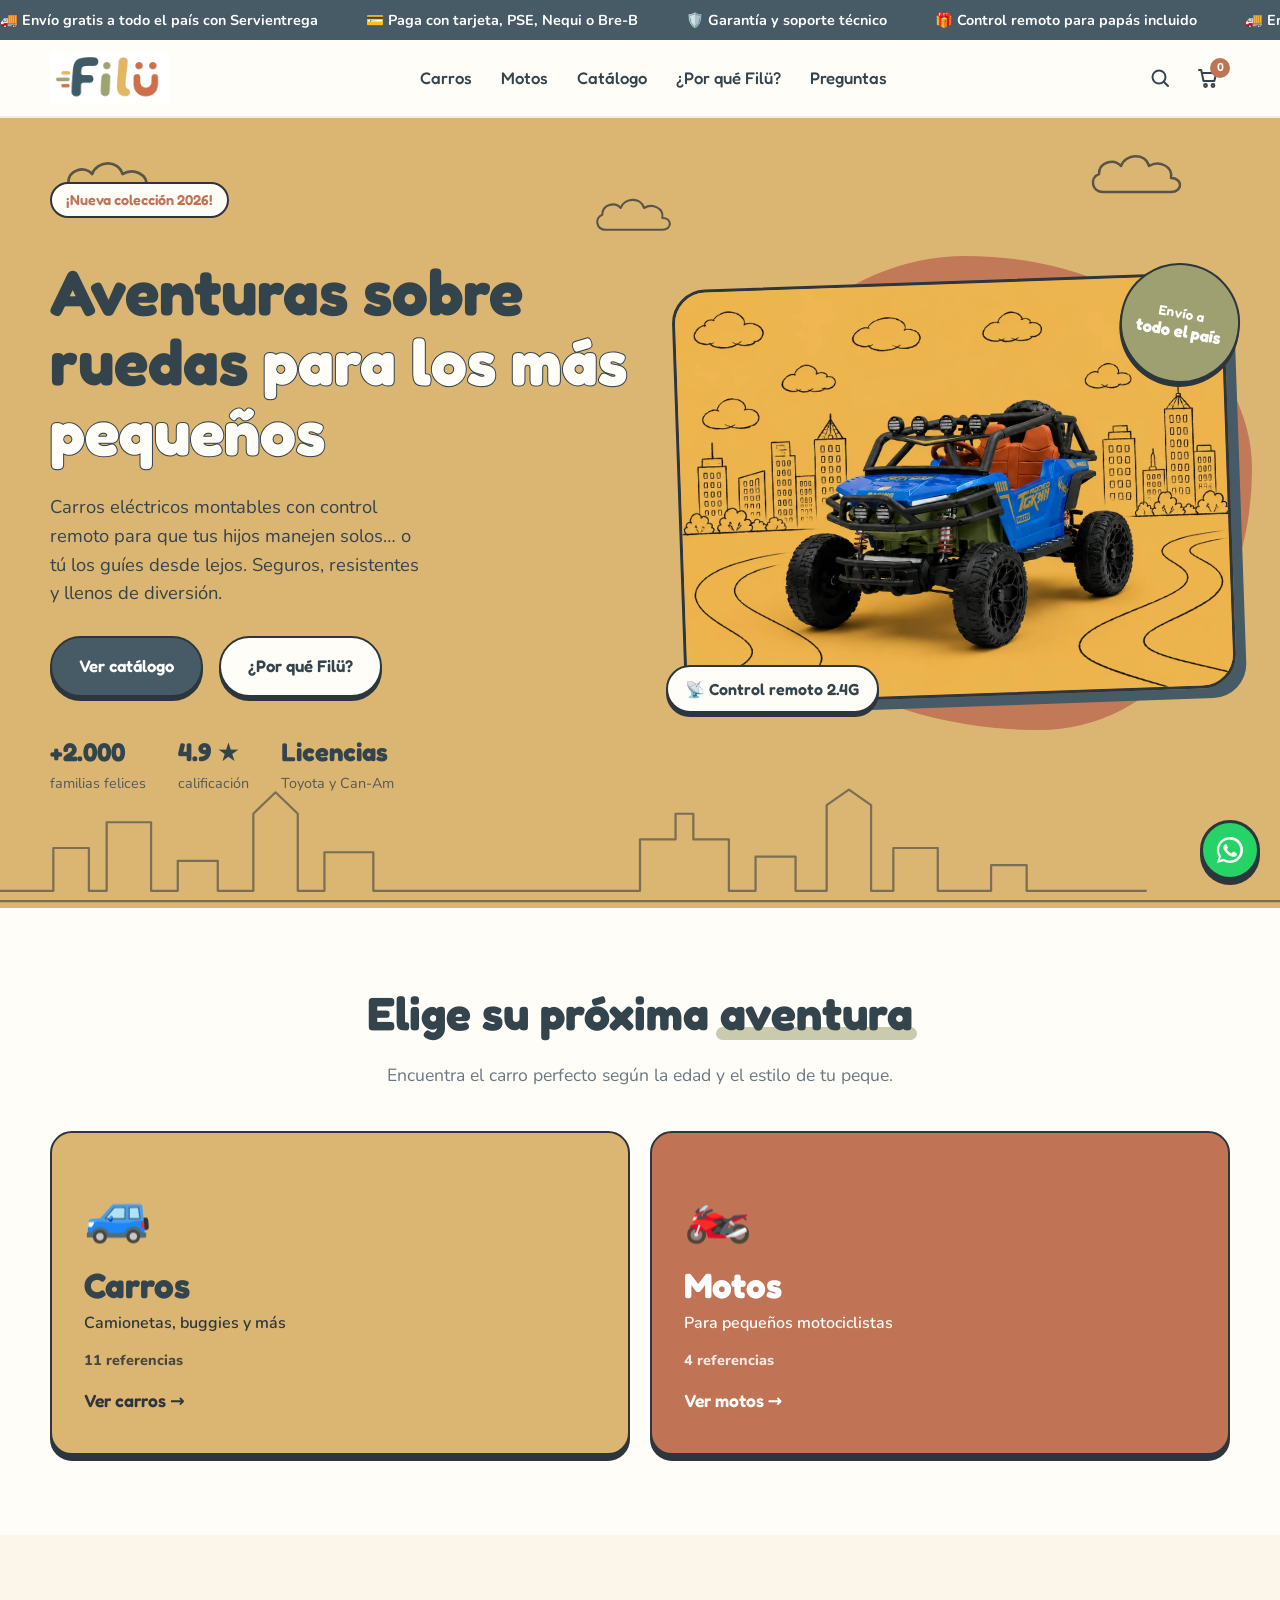
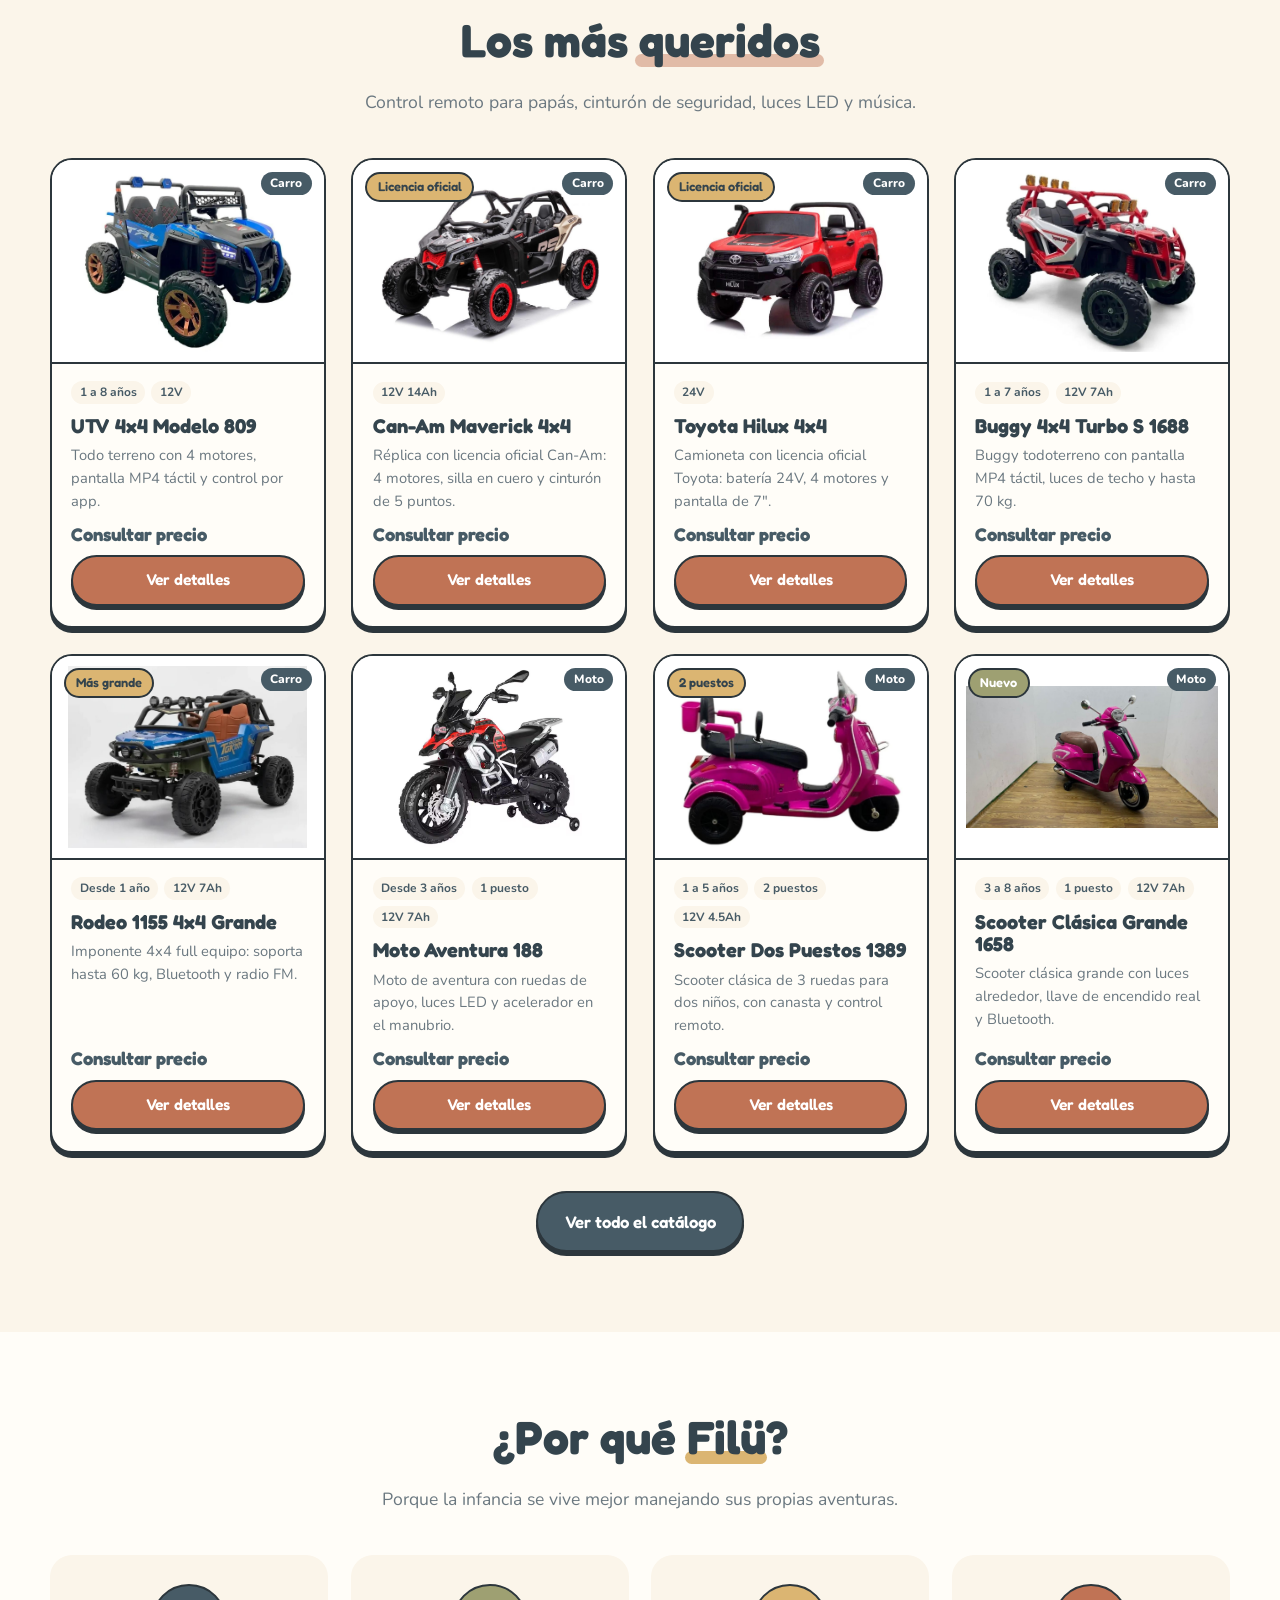
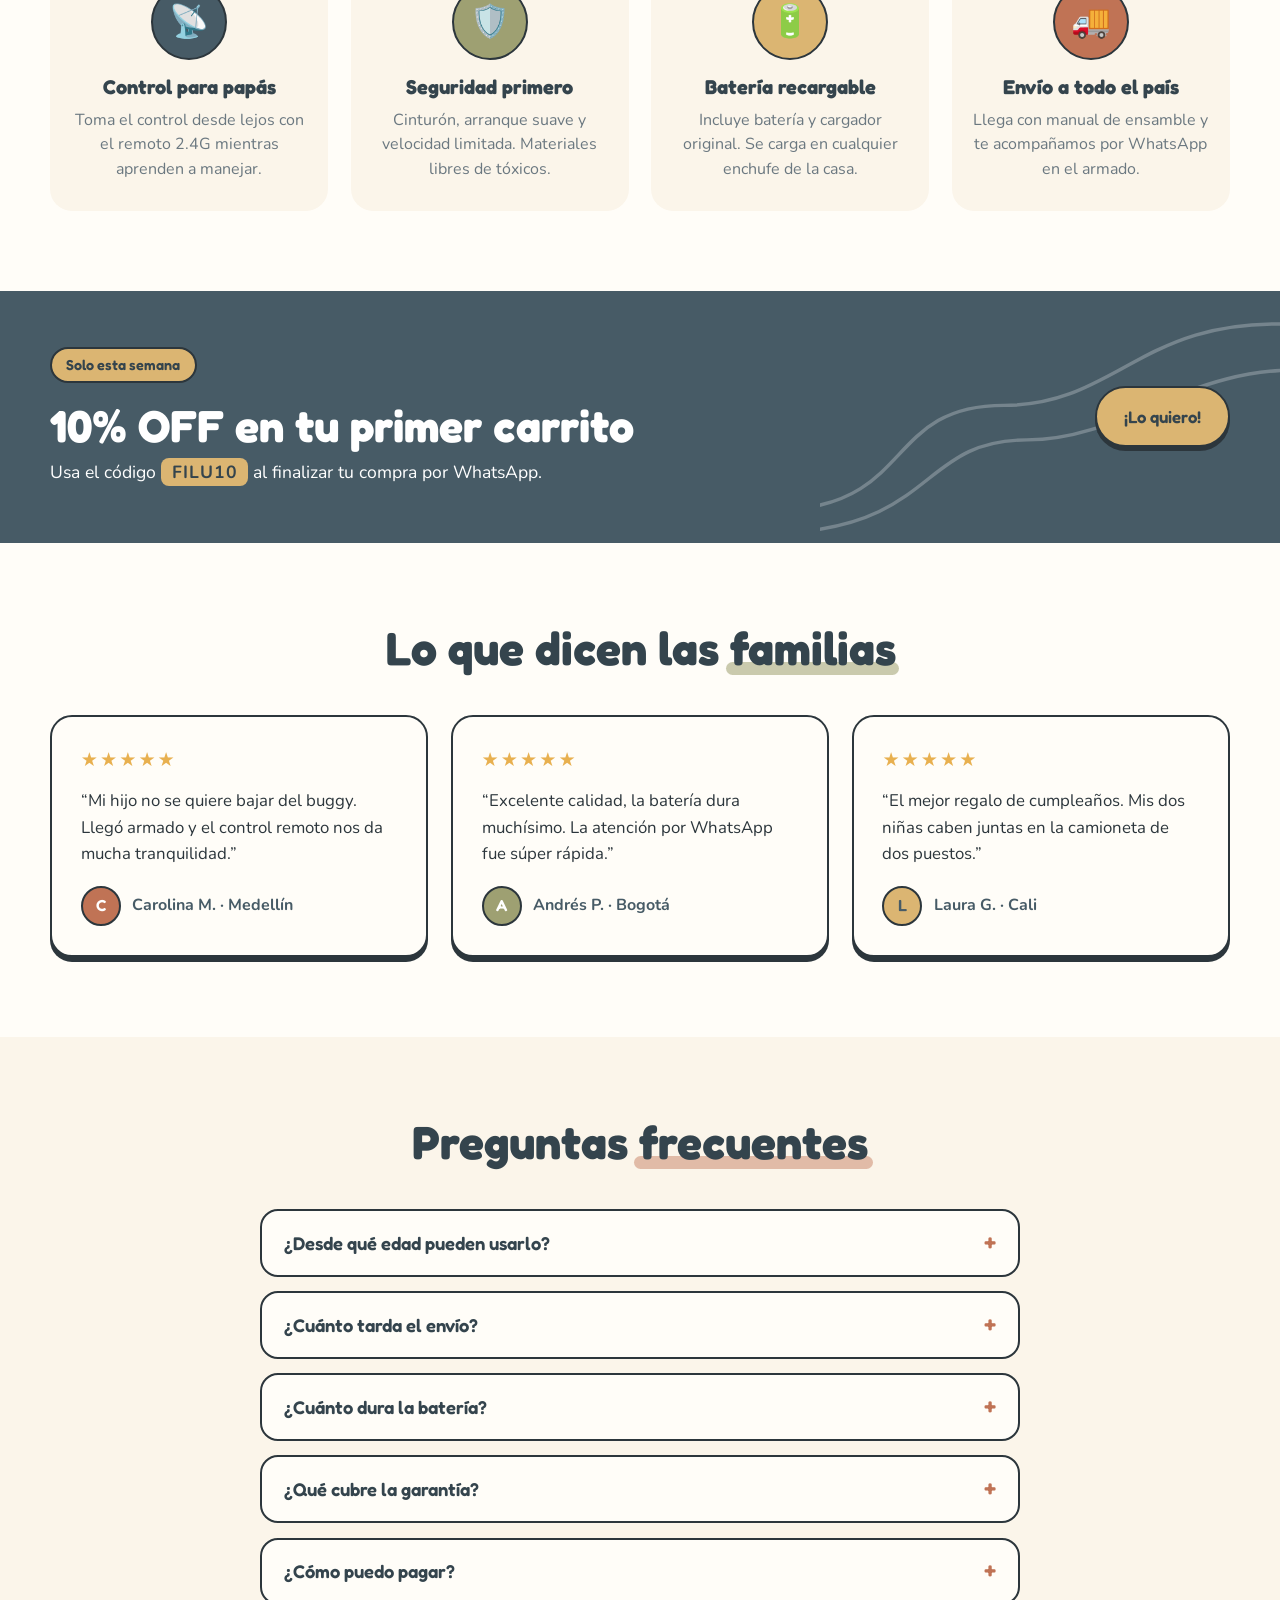
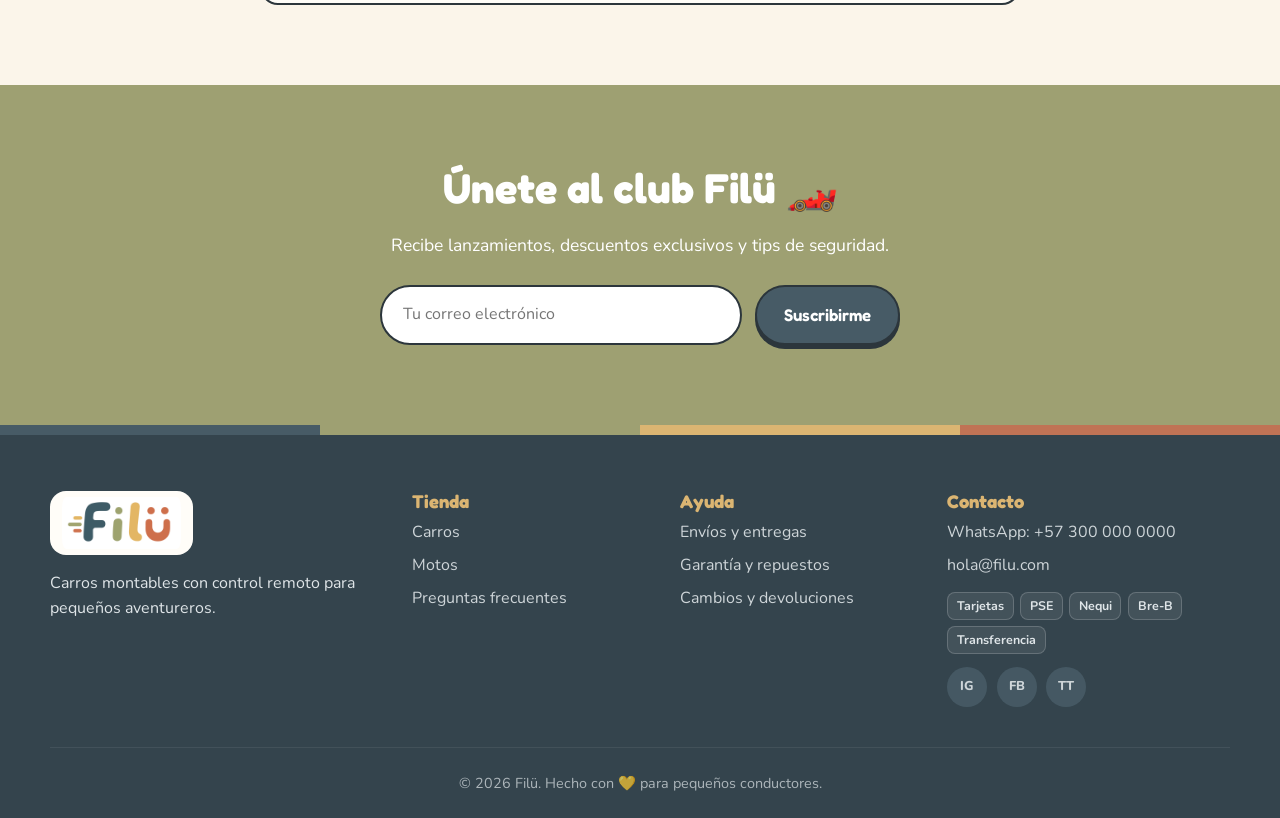
==== commit 49ab3a97: "Actualizar envío y medios de pago - Envío gratis con Servientrega (incluido en el precio) - Pagos: l" ====
--- a/index.html
+++ b/index.html
@@ -16,12 +16,12 @@
   <!-- Barra de anuncios -->
   <div class="announce">
     <div class="announce__track">
-      <span>🚚 Envío gratis a todo el país</span>
-      <span>💳 Paga hasta en 12 cuotas</span>
+      <span>🚚 Envío gratis a todo el país con Servientrega</span>
+      <span>💳 Paga con tarjeta, PSE, Nequi o Bre-B</span>
       <span>🛡️ Garantía y soporte técnico</span>
       <span>🎁 Control remoto para papás incluido</span>
-      <span aria-hidden="true">🚚 Envío gratis a todo el país</span>
-      <span aria-hidden="true">💳 Paga hasta en 12 cuotas</span>
+      <span aria-hidden="true">🚚 Envío gratis a todo el país con Servientrega</span>
+      <span aria-hidden="true">💳 Paga con tarjeta, PSE, Nequi o Bre-B</span>
       <span aria-hidden="true">🛡️ Garantía y soporte técnico</span>
       <span aria-hidden="true">🎁 Control remoto para papás incluido</span>
     </div>
@@ -213,7 +213,7 @@
           </details>
           <details>
             <summary>¿Cuánto tarda el envío?</summary>
-            <p>Entre 2 y 5 días hábiles en ciudades principales. El envío es gratis a todo el país.</p>
+            <p>Despachamos con Servientrega a todo el país y el envío ya está incluido en el precio. Al confirmar tu pedido te enviamos la guía para que le hagas seguimiento.</p>
           </details>
           <details>
             <summary>¿Cuánto dura la batería?</summary>
@@ -225,7 +225,7 @@
           </details>
           <details>
             <summary>¿Cómo puedo pagar?</summary>
-            <p>Tarjeta de crédito (hasta 12 cuotas), PSE, transferencia, Nequi o contra entrega en ciudades seleccionadas.</p>
+            <p>Arma tu pedido en la página y finalízalo por WhatsApp. Te enviamos un link de pago seguro para pagar con tarjeta de crédito (a cuotas), débito, PSE o Nequi, o si prefieres, puedes pagar por transferencia, Nequi o Bre-B. Despachamos cuando se confirma el pago.</p>
           </details>
         </div>
       </div>
@@ -269,6 +269,9 @@
         <h4>Contacto</h4>
         <a data-wa href="#" target="_blank" rel="noopener">WhatsApp: +57 300 000 0000</a>
         <a href="mailto:hola@filu.com">hola@filu.com</a>
+        <div class="pay">
+          <span>Tarjetas</span><span>PSE</span><span>Nequi</span><span>Bre-B</span><span>Transferencia</span>
+        </div>
         <div class="socials">
           <a href="#" aria-label="Instagram">IG</a>
           <a href="#" aria-label="Facebook">FB</a>
--- a/css/styles.css
+++ b/css/styles.css
@@ -436,3 +436,7 @@
 }
 .toast { visibility: hidden; }
 .toast.is-visible { visibility: visible; }
+
+/* Medios de pago en el pie */
+.pay { display: flex; flex-wrap: wrap; gap: .4rem; margin-top: .9rem; }
+.pay span { padding: .25em .7em; border-radius: 8px; background: rgba(255,255,255,.08); border: 1px solid rgba(255,255,255,.18); font-size: .78rem; font-weight: 700; }
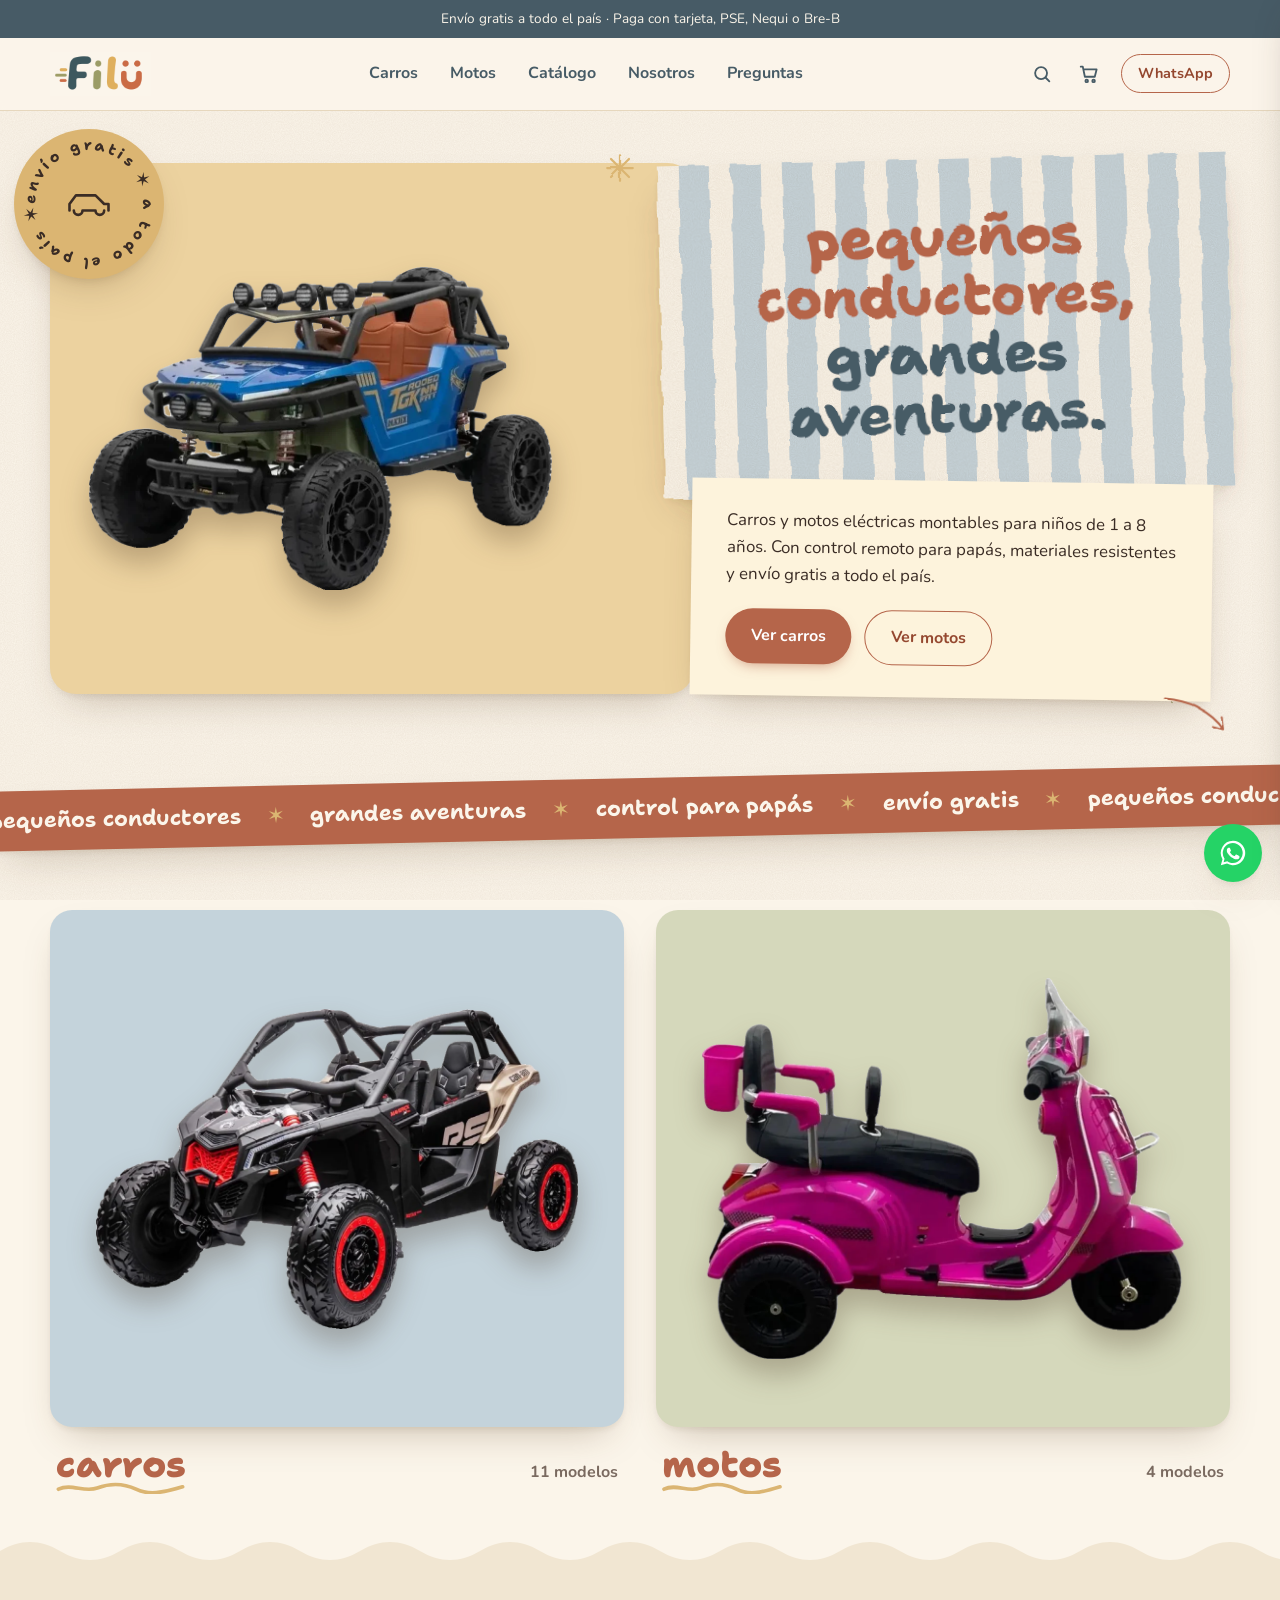
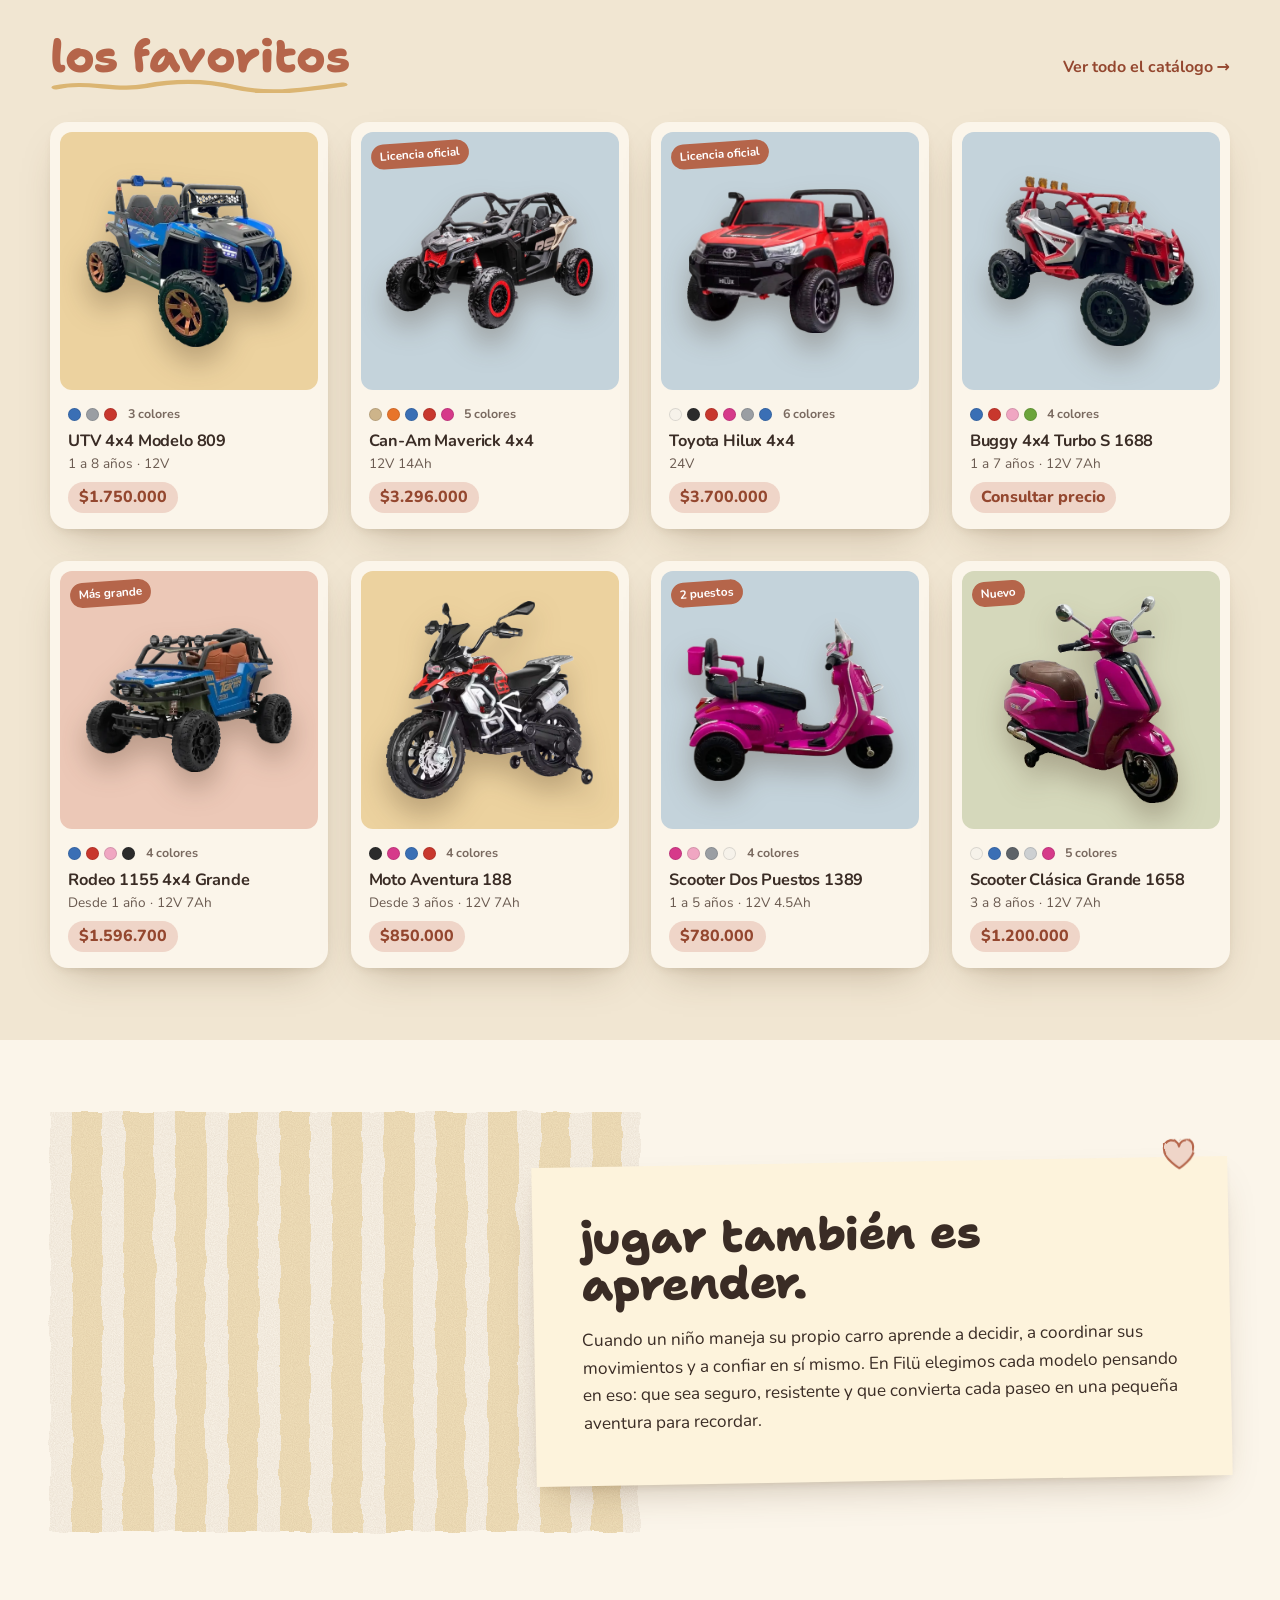
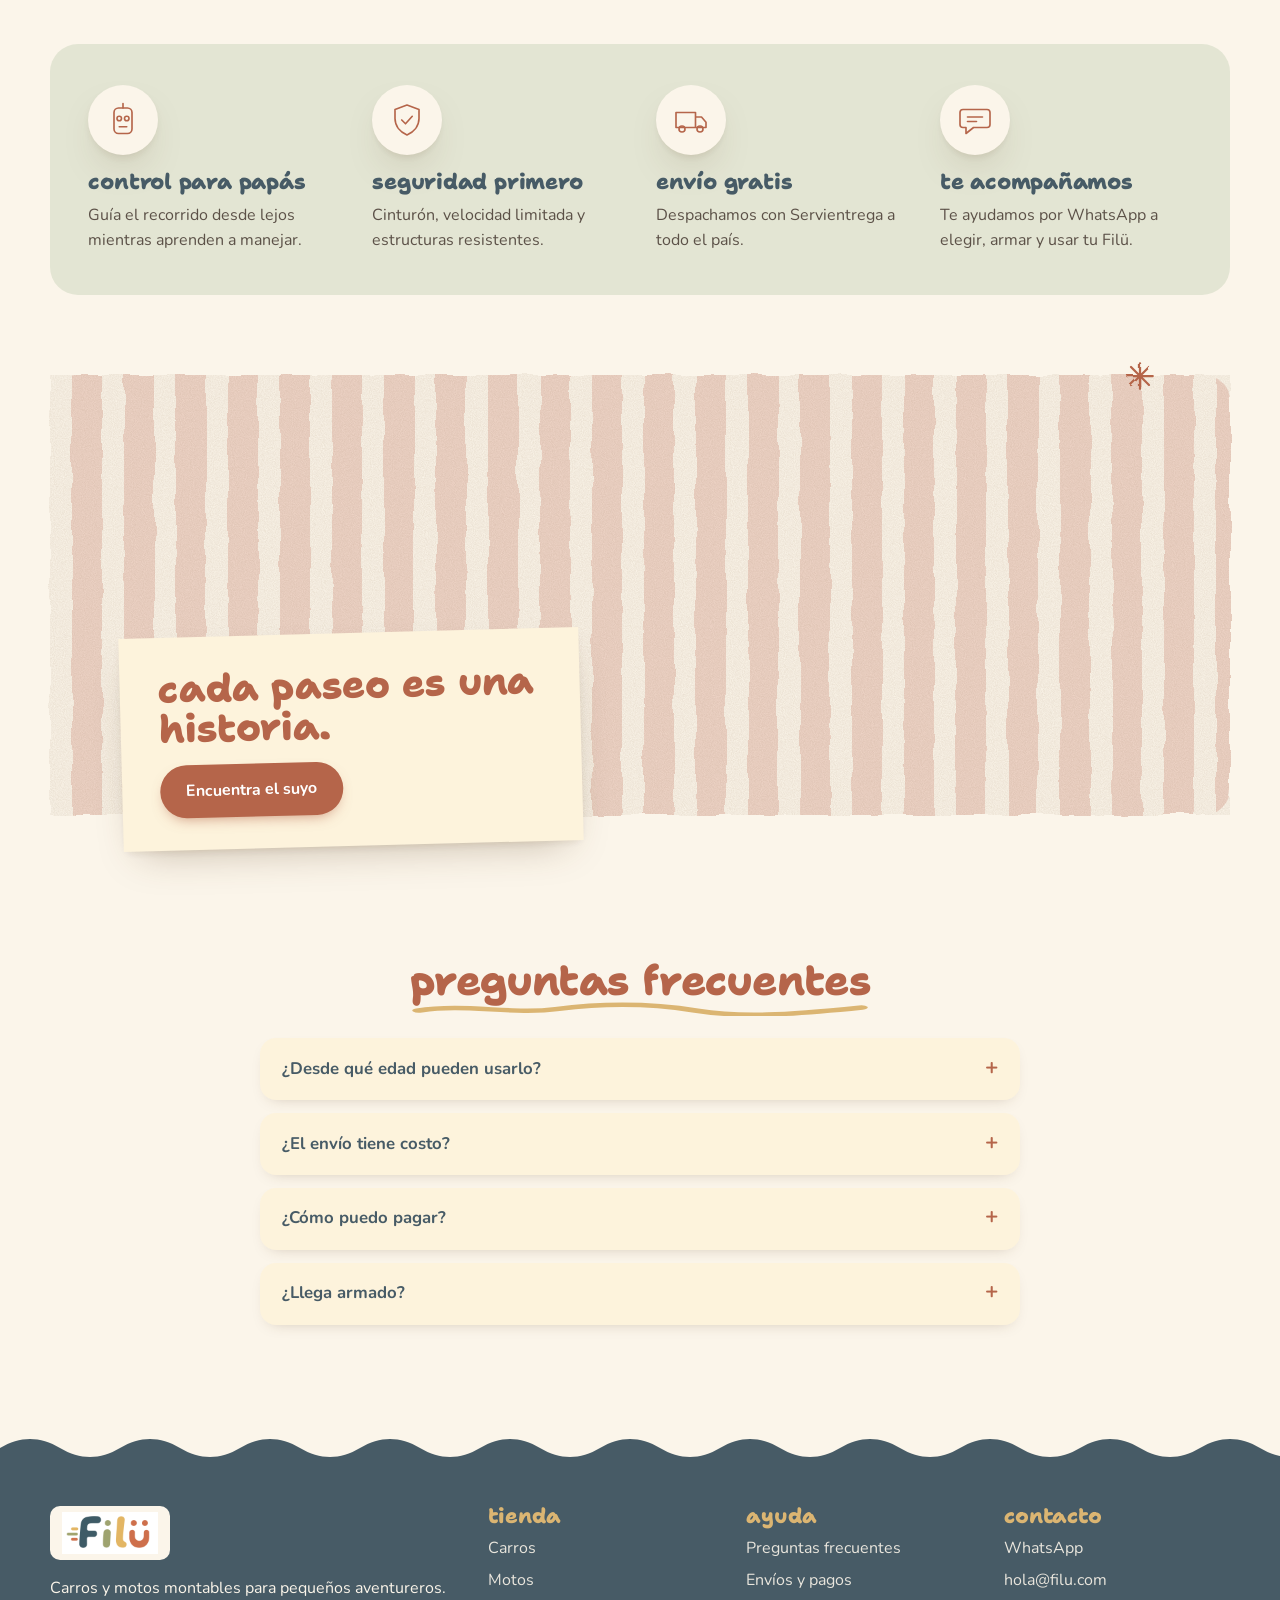
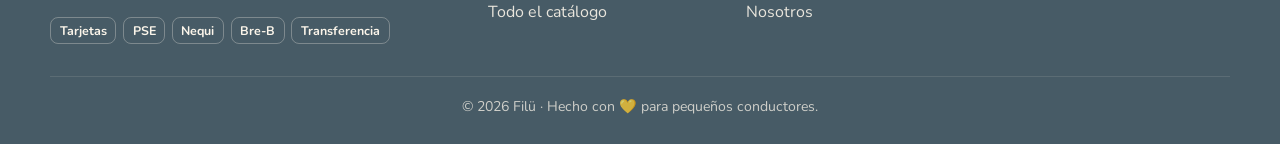
==== commit 68a5b7ea: "Aplicar el nuevo estilo a todo el sitio - Inicio, catálogo y ficha de producto con el mismo encabeza" ====
--- a/index.html
+++ b/index.html
@@ -3,290 +3,214 @@
 <head>
   <meta charset="utf-8" />
   <meta name="viewport" content="width=device-width, initial-scale=1" />
-  <title>Filü · Carros montables para niños</title>
-  <meta name="description" content="Filü: carros eléctricos montables con control remoto para niños. Buggies, camionetas y motos con envío a todo el país." />
+  <title>Filü · Carros y motos montables para niños</title>
+  <meta name="description" content="Filü: carros y motos eléctricas montables con control remoto para niños. Envío gratis a todo el país." />
   <link rel="icon" href="assets/logo-filu.png" />
   <link rel="preconnect" href="https://fonts.googleapis.com" />
   <link rel="preconnect" href="https://fonts.gstatic.com" crossorigin />
-  <link href="https://fonts.googleapis.com/css2?family=Fredoka:wght@400;500;600;700&family=Nunito:wght@400;600;700;800&display=swap" rel="stylesheet" />
-  <link rel="stylesheet" href="css/styles.css" />
+  <link href="https://fonts.googleapis.com/css2?family=Shantell+Sans:wght@500;700;800&family=Nunito:wght@400;600;700;800&display=swap" rel="stylesheet" />
+  <link rel="stylesheet" href="css/filu.css" />
 </head>
 <body>
-
-  <!-- Barra de anuncios -->
-  <div class="announce">
-    <div class="announce__track">
-      <span>🚚 Envío gratis a todo el país con Servientrega</span>
-      <span>💳 Paga con tarjeta, PSE, Nequi o Bre-B</span>
-      <span>🛡️ Garantía y soporte técnico</span>
-      <span>🎁 Control remoto para papás incluido</span>
-      <span aria-hidden="true">🚚 Envío gratis a todo el país con Servientrega</span>
-      <span aria-hidden="true">💳 Paga con tarjeta, PSE, Nequi o Bre-B</span>
-      <span aria-hidden="true">🛡️ Garantía y soporte técnico</span>
-      <span aria-hidden="true">🎁 Control remoto para papás incluido</span>
-    </div>
+  <!-- Filtros SVG: bordes "pintados a mano" -->
+  <svg width="0" height="0" style="position:absolute" aria-hidden="true">
+    <filter id="rough"><feTurbulence type="fractalNoise" baseFrequency="0.035" numOctaves="2" seed="3"/><feDisplacementMap in="SourceGraphic" scale="7"/></filter>
+    <filter id="rough-sm"><feTurbulence type="fractalNoise" baseFrequency="0.05" numOctaves="2" seed="8"/><feDisplacementMap in="SourceGraphic" scale="4"/></filter>
+  </svg>
+
+  <div class="topbar">
+    <p>Envío gratis a todo el país · Paga con tarjeta, PSE, Nequi o Bre-B</p>
   </div>
 
-  <!-- Encabezado -->
   <header class="header">
-    <div class="container header__inner">
-      <button class="icon-btn menu-toggle" aria-label="Abrir menú" aria-expanded="false">
-        <svg viewBox="0 0 24 24"><path d="M4 7h16M4 12h16M4 17h16"/></svg>
-      </button>
+    <div class="wrap header__in">
       <a href="index.html" class="logo"><img src="assets/logo-filu.png" alt="Filü" /></a>
       <nav class="nav" aria-label="Principal">
-        <a href="catalogo.html?tipo=carro">Carros</a>
-        <a href="catalogo.html?tipo=moto">Motos</a>
-        <a href="catalogo.html">Catálogo</a>
-        <a href="index.html#por-que">¿Por qué Filü?</a>
+        <a href="catalogo.html?tipo=carro" data-nav="carro">Carros</a>
+        <a href="catalogo.html?tipo=moto" data-nav="moto">Motos</a>
+        <a href="catalogo.html" data-nav="todos">Catálogo</a>
+        <a href="index.html#nosotros">Nosotros</a>
         <a href="index.html#preguntas">Preguntas</a>
       </nav>
       <div class="header__actions">
         <button class="icon-btn" aria-label="Buscar" data-open-search>
           <svg viewBox="0 0 24 24"><circle cx="11" cy="11" r="6.5"/><path d="m20 20-4.2-4.2"/></svg>
         </button>
-        <button class="icon-btn cart-btn" aria-label="Abrir carrito" data-open-cart>
+        <button class="icon-btn" aria-label="Abrir carrito" data-open-cart>
           <svg viewBox="0 0 24 24"><path d="M3 4h2.2l2.3 11h10.8l2-8H6.4"/><circle cx="9.5" cy="19.5" r="1.4"/><circle cx="17" cy="19.5" r="1.4"/></svg>
-          <span class="cart-count" data-cart-count>0</span>
+          <span class="cart-count" data-cart-count hidden>0</span>
         </button>
+        <a class="btn btn--line btn--sm wa-btn" data-wa href="#" target="_blank" rel="noopener">WhatsApp</a>
+        <button class="icon-btn menu-toggle" aria-label="Abrir menú" aria-expanded="false">
+          <svg viewBox="0 0 24 24"><path d="M4 7h16M4 12h16M4 17h16"/></svg>
+        </button>
       </div>
     </div>
     <div class="search-bar" data-search>
-      <div class="container">
-        <input type="search" placeholder="¿Qué carrito buscas? Escribe y presiona Enter" data-search-input />
-      </div>
+      <div class="wrap"><input type="search" placeholder="¿Qué carrito buscas? Escribe y presiona Enter" aria-label="Buscar" data-search-input /></div>
     </div>
   </header>
 
   <main>
-    <!-- Hero -->
+    <!-- Portada -->
     <section class="hero">
-      <svg class="doodle doodle--cloud c1" viewBox="0 0 120 60"><path d="M20 50c-11 0-14-14-4-18 0-12 15-16 22-8 4-12 24-14 28 0 10-6 24 0 22 12 12 0 12 14 0 14z"/></svg>
-      <svg class="doodle doodle--cloud c2" viewBox="0 0 120 60"><path d="M20 50c-11 0-14-14-4-18 0-12 15-16 22-8 4-12 24-14 28 0 10-6 24 0 22 12 12 0 12 14 0 14z"/></svg>
-      <svg class="doodle doodle--cloud c3" viewBox="0 0 120 60"><path d="M20 50c-11 0-14-14-4-18 0-12 15-16 22-8 4-12 24-14 28 0 10-6 24 0 22 12 12 0 12 14 0 14z"/></svg>
-
-      <div class="container hero__inner">
-        <div class="hero__text">
-          <span class="pill">¡Nueva colección 2026!</span>
-          <h1>Aventuras sobre ruedas <span class="hl">para los más pequeños</span></h1>
-          <p>Carros eléctricos montables con control remoto para que tus hijos manejen solos… o tú los guíes desde lejos. Seguros, resistentes y llenos de diversión.</p>
-          <div class="hero__cta">
-            <a href="catalogo.html" class="btn btn--dark">Ver catálogo</a>
-            <a href="#por-que" class="btn btn--ghost">¿Por qué Filü?</a>
-          </div>
-          <ul class="hero__stats">
-            <li><strong>+2.000</strong><span>familias felices</span></li>
-            <li><strong>4.9 ★</strong><span>calificación</span></li>
-            <li><strong>Licencias</strong><span>Toyota y Can-Am</span></li>
-          </ul>
-        </div>
-        <div class="hero__media">
-          <div class="hero__blob"></div>
-          <img src="assets/buggy-azul.webp" alt="Buggy eléctrico azul para niños" />
-          <span class="sticker sticker--price">Envío a<br><strong>todo el país</strong></span>
-          <span class="sticker sticker--remote">📡 Control remoto 2.4G</span>
-        </div>
-      </div>
-
-      <!-- Ciudad dibujada -->
-      <svg class="hero__city" viewBox="0 0 1440 140" preserveAspectRatio="none" aria-hidden="true">
-        <path d="M0 120h60V70h40v50h20V40h50v80h30V85h45v35h40V30l25-25 25 25v90h30V75h55v45h300V60h40V30h20v30h40v60h30V80h45v40h35V20l25-18 25 18v100h25V70h50v50h60V90h40v30h135"/>
-        <path d="M0 132h1440" />
-      </svg>
-    </section>
+      <div class="wrap hero__grid">
+        <figure class="hero__photo ph">
+          <img src="assets/productos/recortes/rodeo-1155-1.webp" alt="Rodeo 1155 4x4 Grande" />
+          <figcaption class="note">Aquí va tu foto principal de estilo de vida (un niño manejando su Filü)</figcaption>
+        </figure>
+
+        <div class="hero__cards">
+          <div class="stripes stripes--blue hero__title rough">
+            <h1>pequeños<br/>conductores,<br/><span>grandes aventuras.</span></h1>
+          </div>
+          <div class="paper hero__text lift">
+            <p>Carros y motos eléctricas montables para niños de 1 a 8 años. Con control remoto para papás, materiales resistentes y envío gratis a todo el país.</p>
+            <div class="hero__cta">
+              <a href="catalogo.html?tipo=carro" class="btn btn--solid">Ver carros</a>
+              <a href="catalogo.html?tipo=moto" class="btn btn--line">Ver motos</a>
+            </div>
+            <svg class="doodle doodle--arrow" viewBox="0 0 120 80"><path d="M6 10c30 2 60 14 78 40M84 50l-2-16M84 50l-15-4"/></svg>
+          </div>
+        </div>
+
+        <!-- Sello giratorio -->
+        <div class="seal" aria-hidden="true">
+          <svg viewBox="0 0 200 200">
+            <defs><path id="circle" d="M100,100 m-72,0 a72,72 0 1,1 144,0 a72,72 0 1,1 -144,0"/></defs>
+            <text><textPath href="#circle" textLength="448" lengthAdjust="spacing">envío gratis ✶ a todo el país ✶ </textPath></text>
+          </svg>
+          <svg class="seal__car" viewBox="0 0 48 48"><path d="M6 30v-6l6-8h18l8 8h4v6M10 30a4 4 0 108 0M30 30a4 4 0 108 0M18 30h12"/></svg>
+        </div>
+
+        <svg class="doodle doodle--star s1" viewBox="0 0 40 40"><path d="M20 3v34M3 20h34M8 8l24 24M32 8L8 32"/></svg>
+        <svg class="doodle doodle--star s2" viewBox="0 0 40 40"><path d="M20 3v34M3 20h34"/></svg>
+      </div>
+    </section>
+
+    <!-- Cinta de frases -->
+    <div class="ribbon" aria-hidden="true">
+      <div class="ribbon__track">
+        <span>pequeños conductores</span><b>✶</b><span>grandes aventuras</span><b>✶</b><span>control para papás</span><b>✶</b><span>envío gratis</span><b>✶</b>
+        <span>pequeños conductores</span><b>✶</b><span>grandes aventuras</span><b>✶</b><span>control para papás</span><b>✶</b><span>envío gratis</span><b>✶</b>
+      </div>
+    </div>
 
     <!-- Categorías -->
-    <section class="section" id="categorias">
-      <div class="container">
-        <div class="section__head">
-          <h2>Elige su próxima <span class="u u--olive">aventura</span></h2>
-          <p>Encuentra el carro perfecto según la edad y el estilo de tu peque.</p>
-        </div>
-        <div class="cats cats--two">
-          <a href="catalogo.html?tipo=carro" class="cat cat--mustard">
-            <span class="cat__icon">🚙</span><h3>Carros</h3><p>Camionetas, buggies y más</p>
-            <span class="cat__count" data-count="carro"></span>
-            <span class="cat__go">Ver carros →</span>
+    <section class="section">
+      <div class="wrap">
+        <div class="cats">
+          <a class="cat" href="catalogo.html?tipo=carro">
+            <div class="cat__img ph arch bg-slate"><img src="assets/productos/recortes/can-am-maverick-1.webp" alt="Carros" /></div>
+            <div class="cat__txt"><h2 class="squiggle">carros</h2><span data-count="carro"></span></div>
           </a>
-          <a href="catalogo.html?tipo=moto" class="cat cat--terra">
-            <span class="cat__icon">🏍️</span><h3>Motos</h3><p>Para pequeños motociclistas</p>
-            <span class="cat__count" data-count="moto"></span>
-            <span class="cat__go">Ver motos →</span>
+          <a class="cat" href="catalogo.html?tipo=moto">
+            <div class="cat__img ph arch bg-olive"><img src="assets/productos/recortes/scooter-dos-puestos-1389-1.webp" alt="Motos" /></div>
+            <div class="cat__txt"><h2 class="squiggle">motos</h2><span data-count="moto"></span></div>
           </a>
         </div>
       </div>
     </section>
 
-    <!-- Catálogo -->
-    <section class="section section--cream" id="catalogo">
-      <div class="container">
-        <div class="section__head">
-          <h2>Los más <span class="u u--terra">queridos</span></h2>
-          <p>Control remoto para papás, cinturón de seguridad, luces LED y música.</p>
-        </div>
-        <div class="products" data-featured></div>
-        <div class="center"><a href="catalogo.html" class="btn btn--dark">Ver todo el catálogo</a></div>
-      </div>
-    </section>
-
-    <!-- Por qué Filü -->
-    <section class="section" id="por-que">
-      <div class="container">
-        <div class="section__head">
-          <h2>¿Por qué <span class="u u--mustard">Filü</span>?</h2>
-          <p>Porque la infancia se vive mejor manejando sus propias aventuras.</p>
-        </div>
-        <div class="features">
-          <article class="feature">
-            <div class="feature__icon bg-slate">📡</div>
-            <h3>Control para papás</h3>
-            <p>Toma el control desde lejos con el remoto 2.4G mientras aprenden a manejar.</p>
-          </article>
-          <article class="feature">
-            <div class="feature__icon bg-olive">🛡️</div>
-            <h3>Seguridad primero</h3>
-            <p>Cinturón, arranque suave y velocidad limitada. Materiales libres de tóxicos.</p>
-          </article>
-          <article class="feature">
-            <div class="feature__icon bg-mustard">🔋</div>
-            <h3>Batería recargable</h3>
-            <p>Incluye batería y cargador original. Se carga en cualquier enchufe de la casa.</p>
-          </article>
-          <article class="feature">
-            <div class="feature__icon bg-terra">🚚</div>
-            <h3>Envío a todo el país</h3>
-            <p>Llega con manual de ensamble y te acompañamos por WhatsApp en el armado.</p>
-          </article>
-        </div>
-      </div>
-    </section>
-
-    <!-- Banner promocional -->
-    <section class="promo">
-      <div class="container promo__inner">
-        <div>
-          <span class="pill pill--light">Solo esta semana</span>
-          <h2>10% OFF en tu primer carrito</h2>
-          <p>Usa el código <strong class="code">FILU10</strong> al finalizar tu compra por WhatsApp.</p>
-        </div>
-        <a href="catalogo.html" class="btn btn--mustard">¡Lo quiero!</a>
-      </div>
-      <svg class="promo__road" viewBox="0 0 400 200" aria-hidden="true"><path d="M-20 180C80 170 60 90 160 90s120-80 260-70"/><path d="M-20 200C100 190 90 120 180 120s140-70 260-60"/></svg>
-    </section>
-
-    <!-- Testimonios -->
-    <section class="section">
-      <div class="container">
-        <div class="section__head">
-          <h2>Lo que dicen las <span class="u u--olive">familias</span></h2>
-        </div>
-        <div class="reviews">
-          <figure class="review">
-            <div class="stars">★★★★★</div>
-            <blockquote>“Mi hijo no se quiere bajar del buggy. Llegó armado y el control remoto nos da mucha tranquilidad.”</blockquote>
-            <figcaption><span class="avatar bg-terra">C</span>Carolina M. · Medellín</figcaption>
-          </figure>
-          <figure class="review">
-            <div class="stars">★★★★★</div>
-            <blockquote>“Excelente calidad, la batería dura muchísimo. La atención por WhatsApp fue súper rápida.”</blockquote>
-            <figcaption><span class="avatar bg-olive">A</span>Andrés P. · Bogotá</figcaption>
-          </figure>
-          <figure class="review">
-            <div class="stars">★★★★★</div>
-            <blockquote>“El mejor regalo de cumpleaños. Mis dos niñas caben juntas en la camioneta de dos puestos.”</blockquote>
-            <figcaption><span class="avatar bg-mustard">L</span>Laura G. · Cali</figcaption>
-          </figure>
-        </div>
-      </div>
-    </section>
-
-    <!-- Preguntas frecuentes -->
-    <section class="section section--cream" id="preguntas">
-      <div class="container container--narrow">
-        <div class="section__head">
-          <h2>Preguntas <span class="u u--terra">frecuentes</span></h2>
-        </div>
+    <!-- Destacados -->
+    <section class="section section--sand wavy">
+      <div class="wrap">
+        <div class="head">
+          <h2 class="squiggle">los favoritos</h2>
+          <a class="link" href="catalogo.html">Ver todo el catálogo →</a>
+        </div>
+        <div class="grid" data-featured></div>
+      </div>
+    </section>
+
+    <!-- Manifiesto -->
+    <section class="section" id="nosotros">
+      <div class="wrap manifest">
+        <div class="stripes stripes--mustard manifest__stripes rough" aria-hidden="true"></div>
+        <div class="paper manifest__card lift">
+          <svg class="doodle doodle--heart" viewBox="0 0 48 48"><path d="M24 40S6 29 6 17a9 9 0 0118-3 9 9 0 0118 3c0 12-18 23-18 23z"/></svg>
+          <h2>jugar también es aprender.</h2>
+          <p>Cuando un niño maneja su propio carro aprende a decidir, a coordinar sus movimientos y a confiar en sí mismo. En Filü elegimos cada modelo pensando en eso: que sea seguro, resistente y que convierta cada paseo en una pequeña aventura para recordar.</p>
+        </div>
+      </div>
+    </section>
+
+    <!-- Promesas -->
+    <section class="section section--tight">
+      <div class="wrap promises-box">
+        <div class="promises">
+          <div class="promise">
+            <span class="promise__icon"><svg viewBox="0 0 48 48"><rect x="12" y="8" width="24" height="34" rx="6"/><circle cx="19" cy="22" r="3"/><circle cx="29" cy="22" r="3"/><path d="M19 33h10M24 2v6"/></svg></span>
+            <h3>control para papás</h3>
+            <p>Guía el recorrido desde lejos mientras aprenden a manejar.</p>
+          </div>
+          <div class="promise">
+            <span class="promise__icon"><svg viewBox="0 0 48 48"><path d="M24 4l16 6v12c0 10-7 18-16 22C15 40 8 32 8 22V10z"/><path d="M17 24l5 5 9-10"/></svg></span>
+            <h3>seguridad primero</h3>
+            <p>Cinturón, velocidad limitada y estructuras resistentes.</p>
+          </div>
+          <div class="promise">
+            <span class="promise__icon"><svg viewBox="0 0 48 48"><path d="M4 14h26v20H4zM30 20h8l6 7v7H30"/><circle cx="12" cy="36" r="4"/><circle cx="36" cy="36" r="4"/></svg></span>
+            <h3>envío gratis</h3>
+            <p>Despachamos con Servientrega a todo el país.</p>
+          </div>
+          <div class="promise">
+            <span class="promise__icon"><svg viewBox="0 0 48 48"><path d="M8 10h32a4 4 0 014 4v16a4 4 0 01-4 4H22l-10 8v-8H8a4 4 0 01-4-4V14a4 4 0 014-4z"/><path d="M14 20h20M14 26h12"/></svg></span>
+            <h3>te acompañamos</h3>
+            <p>Te ayudamos por WhatsApp a elegir, armar y usar tu Filü.</p>
+          </div>
+        </div>
+      </div>
+    </section>
+
+    <!-- Foto de estilo de vida -->
+    <section class="section section--tight">
+      <div class="wrap">
+        <div class="lifestyle">
+          <div class="lifestyle__photo stripes stripes--terra rough"></div>
+          <div class="paper lifestyle__card lift">
+            <p class="note note--static">Aquí va una foto horizontal grande de niños jugando con sus Filü (formato 3:2)</p>
+            <h2>cada paseo es una historia.</h2>
+            <a href="catalogo.html" class="btn btn--solid">Encuentra el suyo</a>
+          </div>
+          <svg class="doodle doodle--star s3" viewBox="0 0 40 40"><path d="M20 3v34M3 20h34M8 8l24 24M32 8L8 32"/></svg>
+        </div>
+      </div>
+    </section>
+
+    <!-- Preguntas -->
+    <section class="section" id="preguntas">
+      <div class="wrap faq-wrap">
+        <h2 class="squiggle squiggle--center">preguntas frecuentes</h2>
         <div class="faq">
-          <details>
-            <summary>¿Desde qué edad pueden usarlo?</summary>
-            <p>Tenemos modelos desde los 18 meses (con control remoto para papás) hasta los 8 años. En cada producto indicamos la edad recomendada y el peso máximo.</p>
-          </details>
-          <details>
-            <summary>¿Cuánto tarda el envío?</summary>
-            <p>Despachamos con Servientrega a todo el país y el envío ya está incluido en el precio. Al confirmar tu pedido te enviamos la guía para que le hagas seguimiento.</p>
-          </details>
-          <details>
-            <summary>¿Cuánto dura la batería?</summary>
-            <p>Depende del modelo, del peso del niño y del terreno. La primera carga es de hasta 10 horas continuas; después, una carga completa toma alrededor de 4 a 8 horas.</p>
-          </details>
-          <details>
-            <summary>¿Qué cubre la garantía?</summary>
-            <p>Todos nuestros carros tienen garantía y soporte técnico. Escríbenos por WhatsApp y te contamos las condiciones de cada referencia.</p>
-          </details>
-          <details>
-            <summary>¿Cómo puedo pagar?</summary>
-            <p>Arma tu pedido en la página y finalízalo por WhatsApp. Te enviamos un link de pago seguro para pagar con tarjeta de crédito (a cuotas), débito, PSE o Nequi, o si prefieres, puedes pagar por transferencia, Nequi o Bre-B. Despachamos cuando se confirma el pago.</p>
-          </details>
-        </div>
-      </div>
-    </section>
-
-    <!-- Newsletter -->
-    <section class="section newsletter">
-      <div class="container container--narrow">
-        <h2>Únete al club Filü 🏎️</h2>
-        <p>Recibe lanzamientos, descuentos exclusivos y tips de seguridad.</p>
-        <form class="newsletter__form" data-newsletter>
-          <input type="email" required placeholder="Tu correo electrónico" aria-label="Correo electrónico" />
-          <button class="btn btn--dark" type="submit">Suscribirme</button>
-        </form>
-        <p class="newsletter__ok" data-newsletter-ok hidden>¡Listo! Ya eres parte del club Filü 💛</p>
+          <details><summary>¿Desde qué edad pueden usarlo?</summary><p>Tenemos modelos desde los 18 meses (con control remoto para papás) hasta los 8 años. En cada producto indicamos la edad recomendada y el peso máximo.</p></details>
+          <details><summary>¿El envío tiene costo?</summary><p>No. Despachamos con Servientrega a todo el país y el envío ya está incluido en el precio.</p></details>
+          <details><summary>¿Cómo puedo pagar?</summary><p>Con link de pago seguro (tarjeta de crédito a cuotas, débito, PSE o Nequi), o por transferencia, Nequi o Bre-B.</p></details>
+          <details><summary>¿Llega armado?</summary><p>Llega con manual de ensamble y te acompañamos por WhatsApp si necesitas ayuda.</p></details>
+        </div>
       </div>
     </section>
   </main>
 
-  <!-- Pie de página -->
-  <footer class="footer" id="contacto">
-    <div class="footer__stripes" aria-hidden="true"><span></span><span></span><span></span><span></span></div>
-    <div class="container footer__grid">
+  <footer class="footer wavy wavy--slate">
+    <div class="wrap footer__grid">
       <div>
         <img src="assets/logo-filu.png" alt="Filü" class="footer__logo" />
-        <p>Carros montables con control remoto para pequeños aventureros.</p>
-      </div>
-      <div>
-        <h4>Tienda</h4>
-        <a href="catalogo.html?tipo=carro">Carros</a>
-        <a href="catalogo.html?tipo=moto">Motos</a>
-        <a href="index.html#preguntas">Preguntas frecuentes</a>
-      </div>
-      <div>
-        <h4>Ayuda</h4>
-        <a href="#">Envíos y entregas</a>
-        <a href="index.html#preguntas">Garantía y repuestos</a>
-        <a href="#">Cambios y devoluciones</a>
-      </div>
-      <div>
-        <h4>Contacto</h4>
-        <a data-wa href="#" target="_blank" rel="noopener">WhatsApp: +57 300 000 0000</a>
-        <a href="mailto:hola@filu.com">hola@filu.com</a>
-        <div class="pay">
-          <span>Tarjetas</span><span>PSE</span><span>Nequi</span><span>Bre-B</span><span>Transferencia</span>
-        </div>
-        <div class="socials">
-          <a href="#" aria-label="Instagram">IG</a>
-          <a href="#" aria-label="Facebook">FB</a>
-          <a href="#" aria-label="TikTok">TT</a>
-        </div>
-      </div>
-    </div>
-    <p class="footer__copy">© <span data-year></span> Filü. Hecho con 💛 para pequeños conductores.</p>
+        <p>Carros y motos montables para pequeños aventureros.</p>
+        <div class="pay"><span>Tarjetas</span><span>PSE</span><span>Nequi</span><span>Bre-B</span><span>Transferencia</span></div>
+      </div>
+      <div><h4>tienda</h4><a href="catalogo.html?tipo=carro">Carros</a><a href="catalogo.html?tipo=moto">Motos</a><a href="catalogo.html">Todo el catálogo</a></div>
+      <div><h4>ayuda</h4><a href="index.html#preguntas">Preguntas frecuentes</a><a href="index.html#preguntas">Envíos y pagos</a><a href="index.html#nosotros">Nosotros</a></div>
+      <div><h4>contacto</h4><a data-wa href="#" target="_blank" rel="noopener">WhatsApp</a><a href="mailto:hola@filu.com">hola@filu.com</a></div>
+    </div>
+    <div class="wrap"><p class="footer__copy">© <span data-year></span> Filü · Hecho con 💛 para pequeños conductores.</p></div>
   </footer>
 
   <!-- Carrito -->
   <div class="overlay" data-overlay></div>
   <aside class="cart" data-cart aria-label="Carrito de compras">
     <div class="cart__head">
-      <h3>Tu carrito</h3>
+      <h3>tu carrito</h3>
       <button class="icon-btn" aria-label="Cerrar carrito" data-close-cart>
         <svg viewBox="0 0 24 24"><path d="M6 6l12 12M18 6 6 18"/></svg>
       </button>
@@ -294,7 +218,8 @@
     <div class="cart__items" data-cart-items></div>
     <div class="cart__foot">
       <div class="cart__total"><span>Total</span><strong data-cart-total>$0</strong></div>
-      <button class="btn btn--whatsapp btn--block" data-checkout>Finalizar pedido por WhatsApp</button>
+      <p class="cart__note">Envío incluido. Te confirmamos el pedido y el pago por WhatsApp.</p>
+      <button class="btn btn--wa btn--block" data-checkout>Finalizar pedido por WhatsApp</button>
     </div>
   </aside>
 
@@ -303,7 +228,7 @@
     <svg viewBox="0 0 32 32"><path fill="currentColor" d="M16 3a13 13 0 0 0-11.2 19.6L3 29l6.6-1.7A13 13 0 1 0 16 3zm0 23.6c-2 0-4-.5-5.7-1.6l-.4-.2-3.9 1 1-3.8-.3-.4A10.6 10.6 0 1 1 16 26.6zm5.8-7.9c-.3-.2-1.9-.9-2.2-1-.3-.1-.5-.2-.7.2l-1 1.2c-.2.2-.4.2-.7.1a8.7 8.7 0 0 1-4.3-3.8c-.3-.6.3-.5.9-1.7.1-.2 0-.4 0-.5l-1-2.4c-.3-.6-.5-.5-.7-.5h-.6c-.2 0-.6.1-.9.4-.3.3-1.2 1.1-1.2 2.8s1.2 3.2 1.4 3.4c.2.2 2.4 3.6 5.7 5 2.1.9 3 1 4 .8.7-.1 1.9-.8 2.2-1.5.3-.8.3-1.4.2-1.5-.1-.1-.3-.2-.6-.4z"/></svg>
   </a>
 
-  <div class="toast" data-toast></div>
+  <div class="toast" data-toast role="status"></div>
 
   <script src="js/productos.js"></script>
   <script src="js/main.js"></script>
--- a/css/filu.css
+++ b/css/filu.css
@@ -0,0 +1,371 @@
+/* =============================
+   Filü · Hoja de estilos
+   Estilo editorial suave: fondos crema/arena, rayas pintadas a mano,
+   letra dibujada, textura de papel y colores de marca.
+   ============================= */
+:root {
+  --cream: #fbf5ea;
+  --paper: #fdf3dc;
+  --sand: #f1e6d2;
+  --sand-2: #e6d7bd;
+  --slate: #475b66;
+  --slate-soft: #c8d5dc;
+  --olive: #9ea072;
+  --olive-soft: #e3e5d3;
+  --mustard: #dbb572;
+  --mustard-soft: #f3e2bd;
+  --terra: #b5654a;
+  --terra-soft: #efd5c8;
+  --terra-ink: #94472f; /* terracota oscuro para textos pequeños (mejor contraste) */
+  --ink: #3a2c25;
+  --muted: #7a6a60;
+  --shadow: 0 18px 40px -18px rgba(90, 60, 30, .35), 0 4px 10px -4px rgba(90, 60, 30, .15);
+  --hand: "Shantell Sans", "Comic Sans MS", cursive;
+  --body: "Nunito", system-ui, sans-serif;
+  --grain-soft: url("data:image/svg+xml;utf8,<svg xmlns='http://www.w3.org/2000/svg' width='180' height='180'><filter id='n'><feTurbulence type='fractalNoise' baseFrequency='.9' numOctaves='3' stitchTiles='stitch'/><feColorMatrix values='0 0 0 0 0.35  0 0 0 0 0.25  0 0 0 0 0.15  0 0 0 .13 0'/></filter><rect width='100%' height='100%' filter='url(%23n)'/></svg>");
+  --grain: url("data:image/svg+xml;utf8,<svg xmlns='http://www.w3.org/2000/svg' width='180' height='180'><filter id='n'><feTurbulence type='fractalNoise' baseFrequency='.9' numOctaves='3' stitchTiles='stitch'/><feColorMatrix values='0 0 0 0 0.35  0 0 0 0 0.25  0 0 0 0 0.15  0 0 0 .55 0'/></filter><rect width='100%' height='100%' filter='url(%23n)'/></svg>");
+}
+*, *::before, *::after { box-sizing: border-box; }
+html { scroll-behavior: smooth; overflow-x: clip; }
+body { margin: 0; background: var(--cream); color: var(--ink); font-family: var(--body); line-height: 1.6; overflow-x: clip; position: relative; }
+/* Textura de papel en toda la página */
+body::after { content: ""; position: fixed; inset: 0; pointer-events: none; z-index: -1; background-image: var(--grain); opacity: .22; }
+/* La textura va en los fondos, nunca encima de las fotos */
+.section--sand, .paper, .promises-box, .card, .faq details, .footer, .ph, .pd__block, .cart { background-image: var(--grain-soft); }
+img { max-width: 100%; display: block; }
+a { color: inherit; text-decoration: none; }
+h1, h2, h3, h4 { font-family: var(--hand); font-weight: 800; color: var(--terra); line-height: 1.05; margin: 0 0 .4em; letter-spacing: -.01em; }
+.wrap { width: min(1180px, 100% - 32px); margin-inline: auto; }
+
+/* Rayas pintadas a mano */
+.stripes { --a: var(--cream); --b: var(--slate-soft); background: repeating-linear-gradient(90deg, var(--a) 0 22px, var(--b) 22px 52px); position: relative; }
+.stripes::before { content: ""; position: absolute; inset: 0; background-image: var(--grain); opacity: .35; mix-blend-mode: multiply; pointer-events: none; }
+.stripes--blue { --b: var(--slate-soft); }
+.stripes--mustard { --b: var(--mustard-soft); }
+.stripes--terra { --b: var(--terra-soft); }
+.rough { filter: url(#rough); }
+.paper { background: var(--paper); position: relative; }
+.lift { box-shadow: var(--shadow); }
+
+/* Garabatos */
+.doodle { position: absolute; fill: none; stroke: var(--terra); stroke-width: 2.6; stroke-linecap: round; stroke-linejoin: round; filter: url(#rough-sm); pointer-events: none; }
+.doodle--star { width: 30px; height: 30px; stroke: var(--mustard); stroke-width: 3; }
+.doodle--arrow { width: 90px; right: -40px; bottom: -50px; }
+.doodle--heart { width: 40px; top: -22px; right: 28px; fill: var(--terra-soft); }
+.squiggle { position: relative; display: inline-block; padding-bottom: .15em; }
+.squiggle::after { content: ""; position: absolute; left: 0; right: 0; bottom: -.15em; height: .32em; background: url("data:image/svg+xml;utf8,<svg xmlns='http://www.w3.org/2000/svg' viewBox='0 0 100 10' preserveAspectRatio='none'><path d='M2 6 C 12 1, 22 9, 32 5 S 52 1, 62 6 S 82 9, 98 4' fill='none' stroke='%23dbb572' stroke-width='3' stroke-linecap='round'/></svg>") no-repeat center / 100% 100%; }
+.squiggle--center { display: block; width: max-content; margin-inline: auto; }
+
+/* Botones */
+.btn { display: inline-flex; align-items: center; justify-content: center; padding: .85em 1.6em; border-radius: 999px; font-weight: 700; font-size: 1rem; transition: background .2s, color .2s, transform .2s, box-shadow .2s; }
+.btn--solid { background: var(--terra); color: #fff; box-shadow: 0 6px 14px -6px rgba(181, 101, 74, .7); }
+.btn--solid:hover { background: #9d5440; transform: translateY(-2px) rotate(-1deg); }
+.btn--line { border: 1.5px solid var(--terra); color: var(--terra-ink); }
+.btn--line:hover { background: var(--terra); color: #fff; }
+.btn--sm { padding: .5em 1.1em; font-size: .9rem; }
+.link { color: var(--terra-ink); font-weight: 700; }
+.link:hover { text-decoration: underline wavy; }
+
+/* Barra superior y encabezado */
+.topbar { background: var(--slate); color: var(--cream); text-align: center; font-size: .85rem; padding: .5rem 16px; }
+.topbar p { margin: 0; }
+.header { position: sticky; top: 0; z-index: 20; background: rgba(251, 245, 234, .94); backdrop-filter: blur(6px); border-bottom: 1px solid var(--sand-2); }
+.header__in { display: flex; align-items: center; gap: 1.5rem; height: 72px; position: relative; }
+.logo img { height: 44px; width: auto; mix-blend-mode: multiply; }
+.nav { display: flex; gap: 2rem; margin-inline: auto; font-weight: 700; color: var(--slate); }
+.nav a { position: relative; }
+.nav a:hover { color: var(--terra); }
+
+/* Fotos de producto: el fondo blanco se funde con el arena */
+.ph { background: var(--sand); position: relative; overflow: hidden; }
+.ph img { width: 100%; height: 100%; object-fit: contain; filter: drop-shadow(0 16px 14px rgba(60, 40, 20, .28)); }
+.ph--olive { background: var(--olive-soft); }
+.arch { border-radius: 22px; }
+/* Fondos de imagen con colores de marca */
+.ph.bg-mustard { background: #ecd29f; }
+.ph.bg-slate { background: #c4d3db; }
+.ph.bg-olive { background: #d5d8bb; }
+.ph.bg-terra { background: #ecc8b7; }
+.note { display: none; position: absolute; left: 12px; bottom: 12px; right: 12px; background: rgba(58, 44, 37, .78); color: #fff; font-size: .78rem; padding: .45em .8em; border-radius: 8px; z-index: 2; }
+.note--static { position: static; margin-bottom: 1rem; }
+body.show-notes .note { display: block; }
+body.show-notes .note--static { display: inline-block; }
+
+/* Portada con capas */
+.hero { padding: 3rem 0 5rem; }
+.hero__grid { position: relative; display: grid; grid-template-columns: 1.2fr 1fr; align-items: center; }
+.hero__photo { margin: 0; aspect-ratio: 4 / 3.3; border-radius: 26px; background: #ecd29f; grid-column: 1; grid-row: 1; box-shadow: var(--shadow); }
+.hero__photo img { padding: 8% 22% 8% 6%; }
+.hero__cards { grid-column: 2; grid-row: 1; margin-left: -6%; position: relative; z-index: 3; }
+.hero__title { padding: 3rem 2.2rem; display: grid; place-items: center; text-align: center; transform: rotate(-1.5deg); box-shadow: var(--shadow); }
+.hero__title h1 { font-size: clamp(2.3rem, 4.4vw, 3.6rem); margin: 0; position: relative; }
+.hero__title h1 span { color: var(--slate); }
+.hero__text { padding: 1.8rem 2.2rem 2rem; margin: -10px 18px 0 30px; transform: rotate(.8deg); }
+.hero__text p { margin: 0 0 1.3rem; font-size: 1.05rem; }
+.hero__cta { display: flex; gap: .8rem; flex-wrap: wrap; }
+.seal { position: absolute; left: -36px; top: -30px; width: 150px; height: 150px; z-index: 4; display: grid; place-items: center; }
+.seal > svg:first-child { position: absolute; inset: 0; width: 100%; height: 100%; animation: spin 22s linear infinite; background: var(--mustard); border-radius: 50%; box-shadow: var(--shadow); }
+.seal text { font-family: var(--hand); font-weight: 700; font-size: 20px; fill: var(--ink); }
+.seal__car { position: relative; width: 52px; fill: none; stroke: var(--ink); stroke-width: 2.4; stroke-linecap: round; stroke-linejoin: round; }
+@keyframes spin { to { transform: rotate(360deg); } }
+.s1 { left: 47%; top: -6px; }
+.s2 { right: 4%; bottom: -10px; width: 22px; stroke: var(--olive); }
+
+/* Cinta de frases */
+.ribbon { background: var(--terra); color: var(--cream); overflow: hidden; transform: rotate(-1.2deg); margin: 0 -10px; box-shadow: var(--shadow); position: relative; z-index: 2; }
+.ribbon__track { display: flex; align-items: center; gap: 1.6rem; width: max-content; padding: .8rem 0; animation: marquee 30s linear infinite; font-family: var(--hand); font-weight: 700; font-size: 1.35rem; }
+.ribbon b { color: var(--mustard); font-weight: 400; }
+@keyframes marquee { to { transform: translateX(-50%); } }
+
+/* Secciones */
+.section { padding: 4.5rem 0; position: relative; }
+.section--tight { padding: 2.5rem 0; }
+.section--sand { background: var(--sand); }
+.wavy::before { content: ""; position: absolute; left: 0; right: 0; top: -22px; height: 24px; background: url("data:image/svg+xml;utf8,<svg xmlns='http://www.w3.org/2000/svg' viewBox='0 0 120 24' preserveAspectRatio='none'><path d='M0 24 V12 C 20 0, 40 0, 60 12 S 100 24, 120 12 V24 Z' fill='%23f1e6d2'/></svg>") repeat-x 0 0 / 120px 24px; }
+.wavy--slate::before { background-image: url("data:image/svg+xml;utf8,<svg xmlns='http://www.w3.org/2000/svg' viewBox='0 0 120 24' preserveAspectRatio='none'><path d='M0 24 V12 C 20 0, 40 0, 60 12 S 100 24, 120 12 V24 Z' fill='%23475b66'/></svg>"); }
+.head { display: flex; justify-content: space-between; align-items: baseline; gap: 1rem; margin-bottom: 2.2rem; flex-wrap: wrap; }
+.head h2 { font-size: clamp(2rem, 4vw, 2.8rem); margin: 0; }
+
+/* Categorías */
+.cats { display: grid; grid-template-columns: 1fr 1fr; gap: 2rem; }
+.cat { display: block; }
+.cat__img { aspect-ratio: 4 / 3.6; box-shadow: var(--shadow); }
+.cat__img img { padding: 8%; transition: transform .5s; }
+.cat:hover .cat__img img { transform: scale(1.05) rotate(-1deg); }
+.cat__txt { display: flex; justify-content: space-between; align-items: baseline; padding: 1.1rem .4rem 0; }
+.cat__txt h2 { font-size: 2.3rem; margin: 0; }
+.cat__txt span { color: var(--muted); font-weight: 700; }
+
+/* Tarjetas de producto */
+.grid { display: grid; grid-template-columns: repeat(4, 1fr); gap: 2rem 1.4rem; }
+.card { display: flex; flex-direction: column; background: var(--cream); border-radius: 18px; padding: 10px 10px 16px; box-shadow: var(--shadow); transition: transform .3s, box-shadow .3s; }
+.card:hover { transform: translateY(-6px) rotate(var(--tilt)); box-shadow: 0 26px 46px -18px rgba(90, 60, 30, .45); }
+.card__img { aspect-ratio: 1 / 1; border-radius: 12px; background: var(--sand); }
+.card__img img { padding: 10%; transition: transform .4s; }
+.card:hover .card__img img { transform: scale(1.06); }
+.tag { position: absolute; top: 10px; left: 10px; background: var(--terra); color: #fff; font-size: .74rem; font-weight: 700; padding: .25em .75em; border-radius: 999px; transform: rotate(-4deg); }
+.card__body { padding: .9rem .5rem 0; }
+.dots { display: flex; align-items: center; gap: 5px; margin-bottom: .55rem; }
+.dots small { margin-left: .35rem; font-size: .78rem; color: var(--muted); font-weight: 700; }
+.dots i { width: 13px; height: 13px; border-radius: 50%; box-shadow: inset 0 0 0 1px rgba(0,0,0,.12); }
+.card h3 { font-family: var(--body); font-weight: 700; font-size: 1.02rem; color: var(--ink); margin: 0 0 .15rem; }
+.card__meta { margin: 0; font-size: .85rem; color: #6a5a50; }
+.card__price { display: inline-block; margin: .5rem 0 0; font-weight: 800; color: var(--terra-ink); background: var(--terra-soft); padding: .15em .7em; border-radius: 999px; }
+
+/* Manifiesto */
+.manifest { position: relative; display: grid; grid-template-columns: 1fr 1fr; align-items: center; }
+.manifest__stripes { height: 420px; border-radius: 4px; }
+.manifest__card { margin-left: -18%; padding: 3rem; transform: rotate(-1deg); }
+.manifest__card h2 { font-size: clamp(2rem, 3.6vw, 2.8rem); color: var(--ink); }
+.manifest__card p { margin: 0; font-size: 1.08rem; }
+
+/* Promesas */
+.promises-box { background: var(--olive-soft); border-radius: 28px; padding: 2.6rem 2.4rem; }
+.promises { display: grid; grid-template-columns: repeat(4, 1fr); gap: 2rem; }
+.promise__icon { display: grid; place-items: center; width: 70px; height: 70px; border-radius: 50%; background: var(--cream); box-shadow: var(--shadow); margin-bottom: 1rem; }
+.promise__icon svg { width: 36px; height: 36px; fill: none; stroke: var(--terra); stroke-width: 2.2; stroke-linecap: round; stroke-linejoin: round; }
+.promise h3 { font-size: 1.35rem; color: var(--slate); }
+.promise p { margin: 0; color: var(--ink); opacity: .8; }
+
+/* Estilo de vida */
+.lifestyle { position: relative; min-height: 440px; }
+.lifestyle__photo { position: absolute; inset: 0; border-radius: 26px; }
+.lifestyle__card { position: absolute; left: 6%; bottom: -30px; padding: 2rem 2.4rem; max-width: 460px; transform: rotate(-1.5deg); }
+.lifestyle__card h2 { font-size: 2.4rem; }
+.s3 { right: 6%; top: -14px; width: 38px; stroke: var(--terra); }
+
+/* Preguntas */
+.faq-wrap { max-width: 760px; padding-top: 2rem; }
+.faq-wrap > h2 { font-size: clamp(2rem, 4vw, 2.6rem); margin-bottom: 1.8rem; }
+.faq details { background: var(--paper); border-radius: 16px; padding: 1.1rem 1.4rem; margin-bottom: .8rem; box-shadow: 0 6px 16px -10px rgba(90, 60, 30, .35); }
+.faq summary { cursor: pointer; list-style: none; display: flex; justify-content: space-between; font-weight: 700; color: var(--slate); font-size: 1.05rem; }
+.faq summary::-webkit-details-marker { display: none; }
+.faq summary::after { content: "+"; color: var(--terra); font-size: 1.4rem; line-height: 1; transition: transform .2s; }
+.faq details[open] summary::after { transform: rotate(45deg); }
+.faq p { margin: .7rem 0 0; color: var(--muted); }
+
+/* Pie */
+.footer { background: var(--slate); color: var(--cream); position: relative; margin-top: 3rem; }
+.footer__grid { display: grid; grid-template-columns: 1.8fr 1fr 1fr 1fr; gap: 2rem; padding: 3rem 0 2rem; }
+.footer__logo { height: 54px; width: auto; background: var(--cream); padding: 6px 12px; border-radius: 10px; margin-bottom: .8rem; }
+.footer h4 { color: var(--mustard); font-size: 1.3rem; }
+.footer a { display: block; margin-bottom: .4rem; opacity: .9; }
+.footer a:hover { color: var(--mustard); }
+
+/* Celular */
+@media (max-width: 900px) {
+  .hero__grid { grid-template-columns: 1fr; }
+  .hero__photo { grid-row: 1; }
+  .hero__cards { grid-column: 1; grid-row: 2; margin: -40px 10px 0; }
+  .hero__photo img { padding: 6% 6% 14%; }
+  .seal { width: 110px; height: 110px; left: auto; right: -6px; top: -26px; }
+  .seal text { font-size: 20px; }
+  .seal__car { width: 40px; }
+  .grid { grid-template-columns: repeat(2, 1fr); }
+  .promises { grid-template-columns: repeat(2, 1fr); }
+  .manifest { grid-template-columns: 1fr; }
+  .manifest__stripes { height: 160px; }
+  .manifest__card { margin: -50px 16px 0; padding: 2rem 1.6rem; }
+  .doodle--arrow { display: none; }
+}
+@media (max-width: 640px) {
+  .header__in { gap: .5rem; }
+  .hero { padding: 1.5rem 0 3rem; }
+  .hero__title { padding: 2rem 1.2rem; }
+  .hero__text { padding: 1.5rem 1.3rem; margin: -8px 6px 0 14px; }
+  .cats { grid-template-columns: 1fr; }
+  .grid { gap: 1.2rem .9rem; }
+  .card { padding: 7px 7px 12px; }
+  .promises-box { padding: 2rem 1.4rem; }
+  .footer__grid { grid-template-columns: 1fr; }
+  .lifestyle { min-height: 380px; }
+  .lifestyle__card { left: 12px; right: 12px; padding: 1.6rem; }
+  .section { padding: 3.4rem 0; }
+}
+@media (prefers-reduced-motion: reduce) {
+  .seal > svg:first-child, .ribbon__track { animation: none; }
+}
+
+/* =============================
+   Encabezado: acciones, buscador y menú
+   ============================= */
+.header__actions { display: flex; align-items: center; gap: .3rem; }
+.icon-btn { position: relative; width: 42px; height: 42px; border-radius: 50%; border: none; background: transparent; display: grid; place-items: center; color: var(--slate); cursor: pointer; }
+.icon-btn:hover { background: var(--sand); }
+.icon-btn svg { width: 22px; height: 22px; fill: none; stroke: currentColor; stroke-width: 2; stroke-linecap: round; stroke-linejoin: round; }
+.cart-count { position: absolute; top: 1px; right: -1px; min-width: 19px; height: 19px; padding: 0 5px; border-radius: 999px; background: var(--terra); color: #fff; font-size: .7rem; font-weight: 800; display: grid; place-items: center; }
+.cart-count[hidden] { display: none; }
+.cart-count.bump { animation: bump .35s ease; }
+@keyframes bump { 50% { transform: scale(1.35); } }
+.wa-btn { margin-left: .4rem; }
+.menu-toggle { display: none; }
+.nav a.is-active { color: var(--terra-ink); }
+.search-bar { max-height: 0; overflow: hidden; transition: max-height .25s ease; }
+.search-bar.is-open { max-height: 90px; }
+.search-bar input { width: 100%; margin: .2rem 0 1rem; padding: .8em 1.2em; border-radius: 999px; border: 1.5px solid var(--sand-2); background: var(--paper); font: inherit; color: var(--ink); outline: none; }
+.search-bar input:focus, .input:focus { border-color: var(--terra); }
+
+/* =============================
+   Catálogo
+   ============================= */
+.page-head { padding: 2rem 0 1rem; }
+.crumbs { font-size: .88rem; color: var(--muted); font-weight: 700; margin-bottom: 1rem; }
+.crumbs a:hover { color: var(--terra-ink); }
+.page-head__box { position: relative; padding: 2.6rem 2rem; text-align: center; transform: rotate(-.6deg); }
+.page-head__bg { position: absolute; inset: 0; box-shadow: var(--shadow); }
+.page-head__box > :not(.page-head__bg) { position: relative; }
+.page-head__box h1 { font-size: clamp(2.4rem, 5vw, 3.6rem); margin: 0; }
+.page-head__box p { margin: .5rem auto 0; max-width: 46ch; font-weight: 700; color: var(--slate); background: var(--cream); display: inline-block; padding: .2em .8em; border-radius: 8px; }
+.toolbar { display: flex; flex-wrap: wrap; justify-content: space-between; align-items: center; gap: 1rem; margin-bottom: 1rem; }
+.chips { display: flex; flex-wrap: wrap; gap: .5rem; }
+.chip { padding: .5em 1.2em; border-radius: 999px; border: 1.5px solid var(--sand-2); background: var(--paper); font: inherit; font-weight: 700; color: var(--slate); cursor: pointer; transition: background .2s, border-color .2s, color .2s; }
+.chip:hover { border-color: var(--terra); }
+.chip.is-active { background: var(--slate); border-color: var(--slate); color: var(--cream); }
+.toolbar__right { display: flex; gap: .6rem; flex-wrap: wrap; }
+.input { padding: .6em 1.1em; border-radius: 999px; border: 1.5px solid var(--sand-2); background: var(--paper); font: inherit; color: var(--ink); outline: none; }
+.result-count { color: var(--muted); font-weight: 700; margin: 0 0 1.4rem; }
+.empty { text-align: center; color: var(--muted); font-size: 1.1rem; padding: 2rem 0; }
+
+/* =============================
+   Ficha de producto
+   ============================= */
+.pd { display: grid; grid-template-columns: 1.1fr 1fr; gap: 3rem; padding: .5rem 0 3.5rem; align-items: start; }
+.pd__main { aspect-ratio: 1 / 1; border-radius: 26px; box-shadow: var(--shadow); }
+.pd__main img { padding: 9%; }
+.ph--plain { background: var(--paper); }
+.ph--plain img { padding: 0 !important; filter: none; }
+.pd__main .tag { top: 18px; left: 18px; font-size: .85rem; }
+.pd__thumbs { display: flex; gap: .6rem; margin-top: 1rem; flex-wrap: wrap; }
+.pd__thumbs button { width: 74px; height: 74px; padding: 0; border: 2px solid transparent; border-radius: 14px; overflow: hidden; cursor: pointer; transition: border-color .2s; }
+.pd__thumbs button.is-active { border-color: var(--terra); }
+.pd__thumbs .ph img { padding: 8%; filter: none; }
+.pill { display: inline-block; background: var(--terra-soft); color: var(--terra-ink); font-weight: 800; font-size: .82rem; padding: .3em .9em; border-radius: 999px; }
+.pd__info h1 { font-size: clamp(2.2rem, 4vw, 3rem); margin: .35em 0 .25em; }
+.pd__summary { font-size: 1.08rem; margin: 0 0 1.2rem; }
+.pd__price { display: flex; align-items: baseline; gap: .8rem; flex-wrap: wrap; }
+.pd__price strong { font-family: var(--hand); font-size: 2.3rem; color: var(--terra-ink); line-height: 1.1; }
+.pd__price s { color: var(--muted); }
+.pd__ship { margin: .2rem 0 1.3rem; color: var(--muted); font-weight: 600; }
+.pd__chips { display: flex; flex-wrap: wrap; gap: .5rem; margin-bottom: 1.4rem; }
+.pd__chips span { padding: .4em .9em; border-radius: 12px; background: var(--sand); font-weight: 700; font-size: .92rem; color: var(--slate); }
+.pd__colors { margin-bottom: 1.5rem; }
+.pd__colors p { margin: 0 0 .6rem; font-weight: 800; }
+.pd__colors p span { font-weight: 600; color: var(--muted); }
+.swatches { display: flex; flex-wrap: wrap; gap: .7rem; }
+.swatch { width: 34px; height: 34px; border-radius: 50%; border: none; cursor: pointer; box-shadow: inset 0 0 0 1px rgba(0, 0, 0, .15); outline: 2px solid transparent; outline-offset: 3px; transition: outline-color .2s; }
+.swatch.is-active { outline-color: var(--terra); }
+.pd__actions { display: flex; flex-wrap: wrap; gap: .8rem; }
+.pd__actions .btn { flex: 1 1 200px; }
+.btn--wa { background: #25d366; color: #fff; }
+.btn--wa:hover { background: #1fb457; }
+.pd__trust { list-style: none; padding: 1.2rem 0 0; margin: 1.6rem 0 0; border-top: 2px dashed var(--sand-2); display: grid; gap: .5rem; font-weight: 700; color: var(--slate); }
+.pd__more { display: grid; grid-template-columns: 1.2fr 1fr; gap: 2rem; padding-bottom: 4.5rem; align-items: start; }
+.pd__block { background-color: var(--paper); padding: 2rem 2.2rem; border-radius: 22px; box-shadow: var(--shadow); }
+.pd__block h2 { font-size: 2rem; }
+.pd__block h3 { font-size: 1.4rem; color: var(--slate); margin-top: 1.5rem; }
+.checks { list-style: none; padding: 0; margin: 0; display: grid; gap: .5rem; }
+.checks li { position: relative; padding-left: 1.9rem; }
+.checks li::before { content: "✓"; position: absolute; left: 0; top: .15em; width: 1.3rem; height: 1.3rem; border-radius: 50%; background: var(--olive); color: #fff; font-size: .75rem; font-weight: 800; display: grid; place-items: center; }
+.specs { width: 100%; border-collapse: collapse; }
+.specs th, .specs td { text-align: left; padding: .65rem .7rem; vertical-align: top; font-size: .95rem; }
+.specs th { width: 45%; color: var(--slate); }
+.specs tr:nth-child(odd) { background: rgba(230, 215, 189, .45); }
+.not-found { text-align: center; padding: 5rem 0; }
+
+/* =============================
+   Carrito, avisos y WhatsApp
+   ============================= */
+.overlay { position: fixed; inset: 0; background: rgba(58, 44, 37, .4); opacity: 0; pointer-events: none; transition: opacity .25s; z-index: 90; }
+.overlay.is-open { opacity: 1; pointer-events: auto; }
+.cart { position: fixed; top: 0; right: 0; height: 100%; width: min(420px, 100%); background-color: var(--cream); z-index: 100; transform: translateX(105%); transition: transform .3s ease; display: flex; flex-direction: column; box-shadow: -20px 0 40px -20px rgba(58, 44, 37, .45); }
+.cart.is-open { transform: none; }
+.cart__head { display: flex; justify-content: space-between; align-items: center; padding: 1.1rem 1.4rem; border-bottom: 1px solid var(--sand-2); }
+.cart__head h3 { margin: 0; font-size: 1.9rem; }
+.cart__items { flex: 1; overflow-y: auto; padding: 1rem 1.4rem; display: grid; gap: 1rem; align-content: start; }
+.cart__empty { text-align: center; color: var(--muted); padding: 3rem 0; }
+.cart-item { display: grid; grid-template-columns: 76px 1fr auto; gap: .9rem; align-items: center; }
+.cart-item .ph { width: 76px; height: 76px; border-radius: 14px; }
+.cart-item .ph img { padding: 8%; filter: none; }
+.cart-item h4 { font-family: var(--body); font-size: 1rem; color: var(--ink); margin: 0; }
+.cart-item__color { font-size: .85rem; color: var(--muted); }
+.cart-item__price { color: var(--terra-ink); font-weight: 800; font-size: .95rem; }
+.qty { display: inline-flex; align-items: center; gap: .5rem; margin-top: .3rem; }
+.qty button { width: 26px; height: 26px; border-radius: 50%; border: 1.5px solid var(--sand-2); background: var(--paper); font-weight: 800; cursor: pointer; line-height: 1; color: var(--ink); }
+.remove { border: none; background: none; color: var(--muted); font-size: .85rem; text-decoration: underline; cursor: pointer; }
+.cart__foot { padding: 1.2rem 1.4rem 1.6rem; border-top: 1px solid var(--sand-2); background: var(--paper); }
+.cart__total { display: flex; justify-content: space-between; align-items: baseline; }
+.cart__total strong { font-family: var(--hand); font-size: 1.9rem; color: var(--ink); }
+.cart__note { margin: .1rem 0 1rem; font-size: .85rem; color: var(--muted); }
+.btn--block { width: 100%; }
+.toast { position: fixed; left: 50%; bottom: 26px; transform: translate(-50%, 160%); visibility: hidden; z-index: 120; background: var(--ink); color: var(--cream); padding: .8em 1.4em; border-radius: 999px; font-weight: 700; transition: transform .3s ease; max-width: calc(100% - 32px); text-align: center; }
+.toast.is-visible { transform: translate(-50%, 0); visibility: visible; }
+.wa-float { position: fixed; right: 18px; bottom: 18px; z-index: 80; width: 58px; height: 58px; border-radius: 50%; background: #25d366; color: #fff; display: grid; place-items: center; box-shadow: var(--shadow); transition: transform .2s; }
+.wa-float:hover { transform: scale(1.08) rotate(-6deg); }
+.wa-float svg { width: 30px; height: 30px; }
+
+/* Pie: medios de pago y derechos */
+.pay { display: flex; flex-wrap: wrap; gap: .4rem; margin-top: .9rem; }
+.pay span { padding: .2em .7em; border-radius: 8px; border: 1px solid rgba(251, 245, 234, .3); font-size: .78rem; font-weight: 700; }
+.footer__copy { margin: 0 auto; padding: 1.2rem 0 1.6rem; border-top: 1px solid rgba(251, 245, 234, .15); text-align: center; font-size: .88rem; opacity: .75; }
+
+/* =============================
+   Celular y tableta (páginas internas y encabezado)
+   ============================= */
+@media (max-width: 900px) {
+  .pd, .pd__more { grid-template-columns: 1fr; gap: 1.8rem; }
+  .footer__grid { grid-template-columns: 1fr 1fr; }
+}
+@media (max-width: 760px) {
+  .menu-toggle { display: grid; }
+  .wa-btn { display: none; }
+  .logo { margin-right: auto; }
+  .nav { position: absolute; top: 100%; left: -16px; right: -16px; flex-direction: column; gap: 0; margin: 0; background: var(--cream); border-bottom: 1px solid var(--sand-2); max-height: 0; overflow: hidden; transition: max-height .3s; box-shadow: 0 16px 24px -16px rgba(58, 44, 37, .3); }
+  .nav.is-open { max-height: 340px; }
+  .nav a { padding: 1rem 20px; border-top: 1px solid var(--sand); }
+}
+@media (max-width: 640px) {
+  .toolbar__right, .toolbar__right .input { width: 100%; }
+  .page-head__box { padding: 2rem 1.2rem; }
+  .pd__block { padding: 1.6rem 1.3rem; }
+  .footer__grid { grid-template-columns: 1fr; }
+}
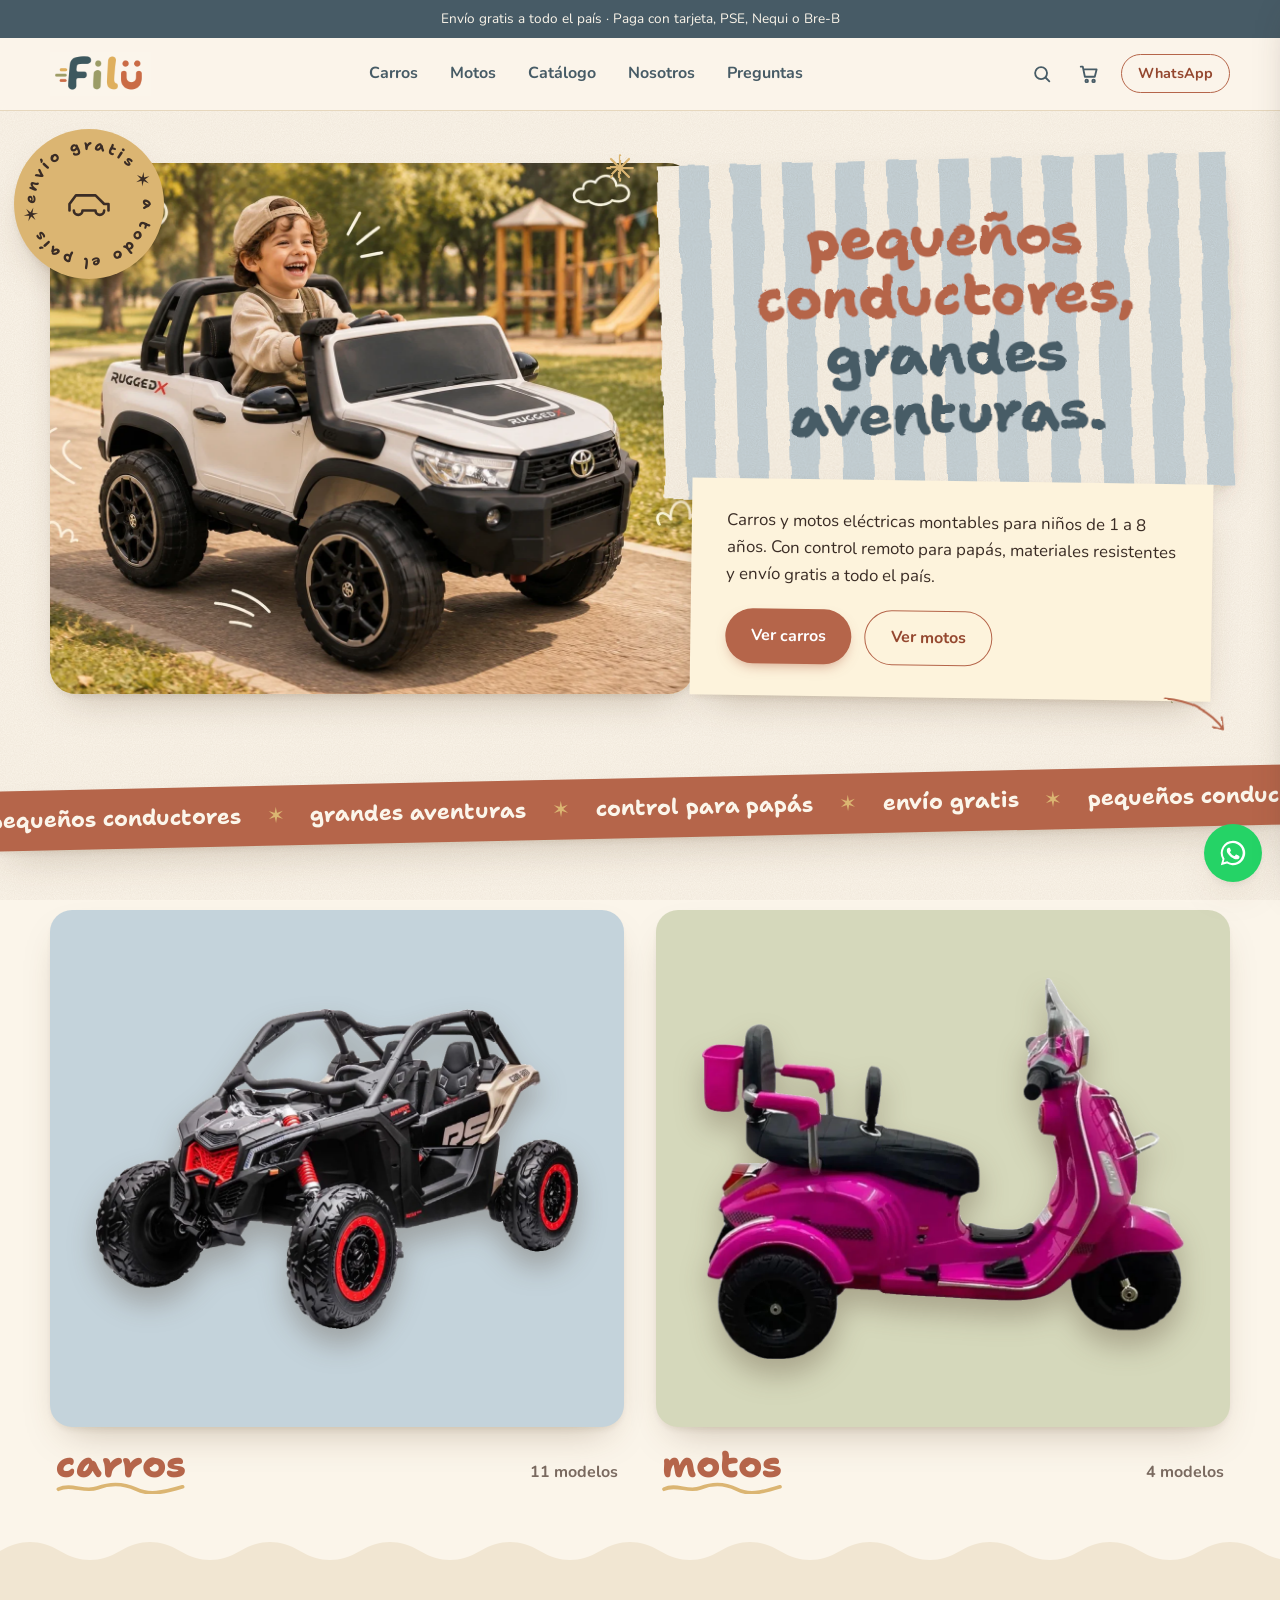
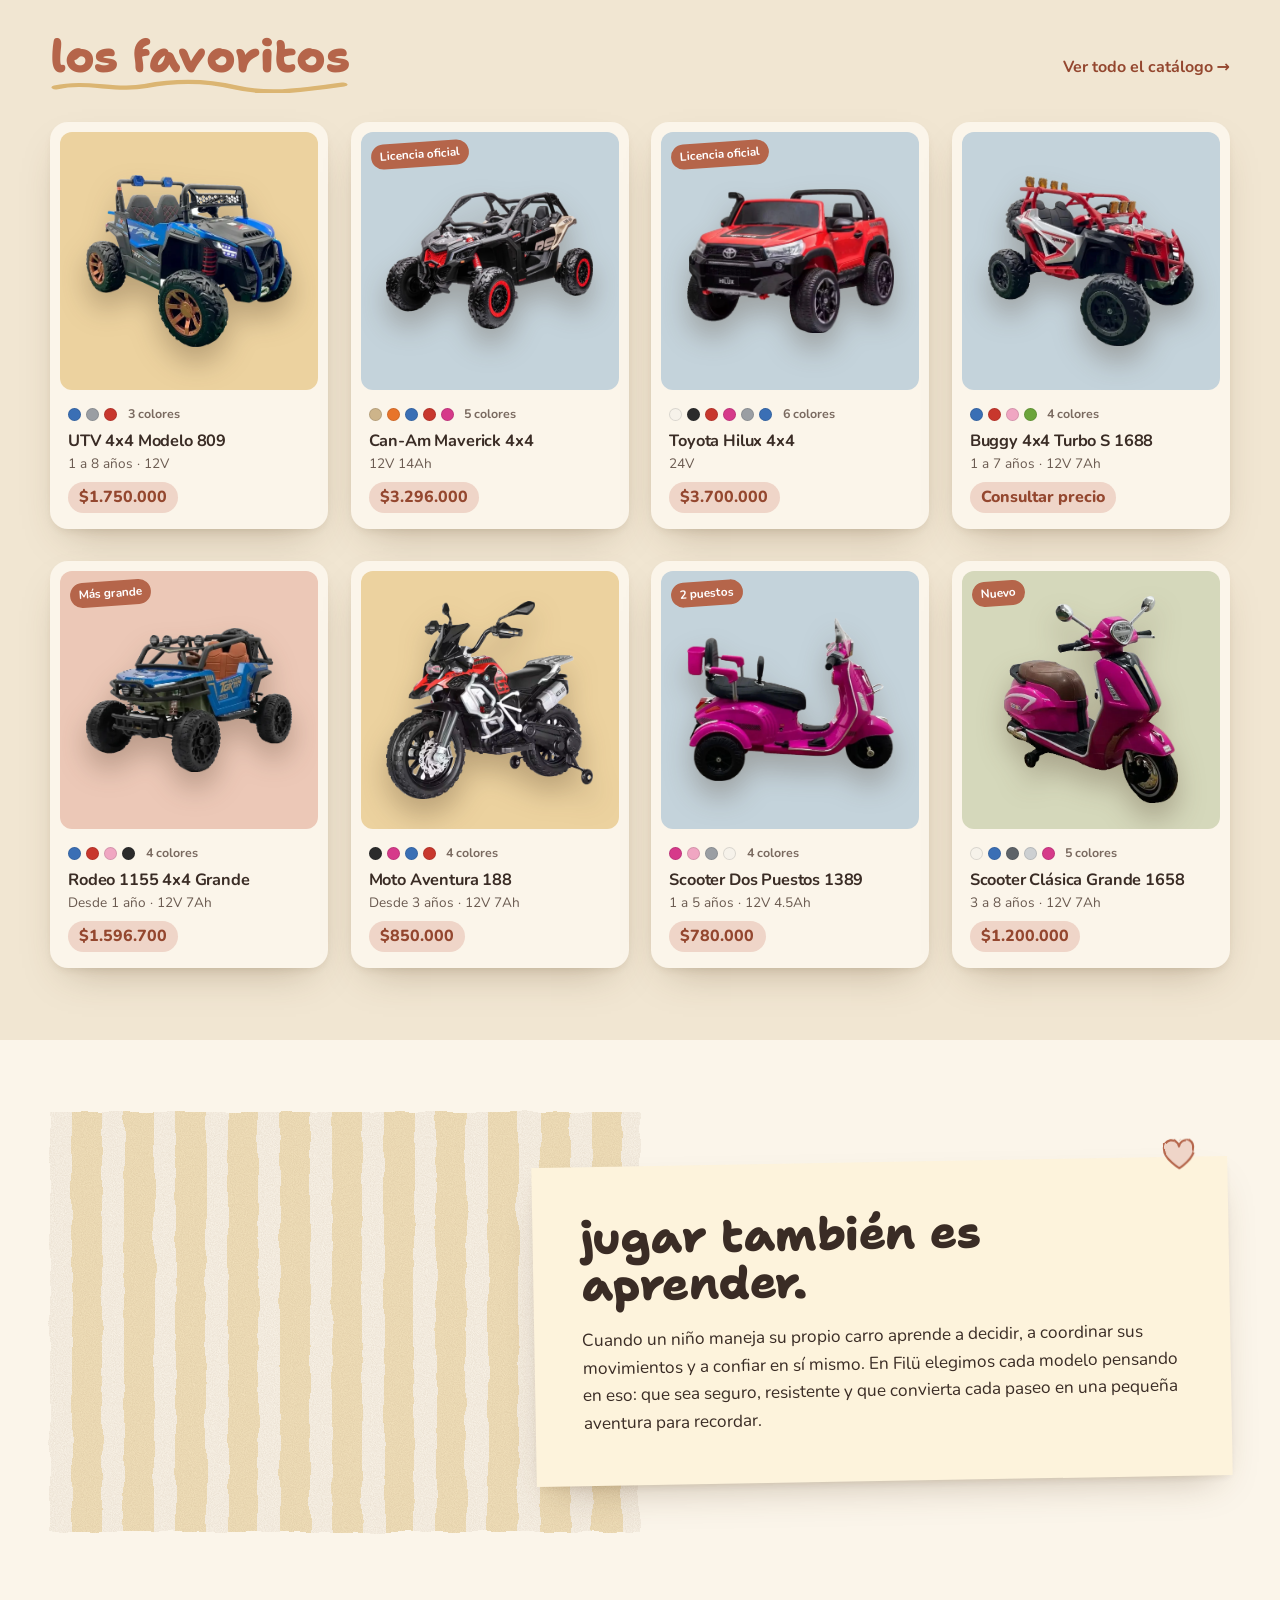
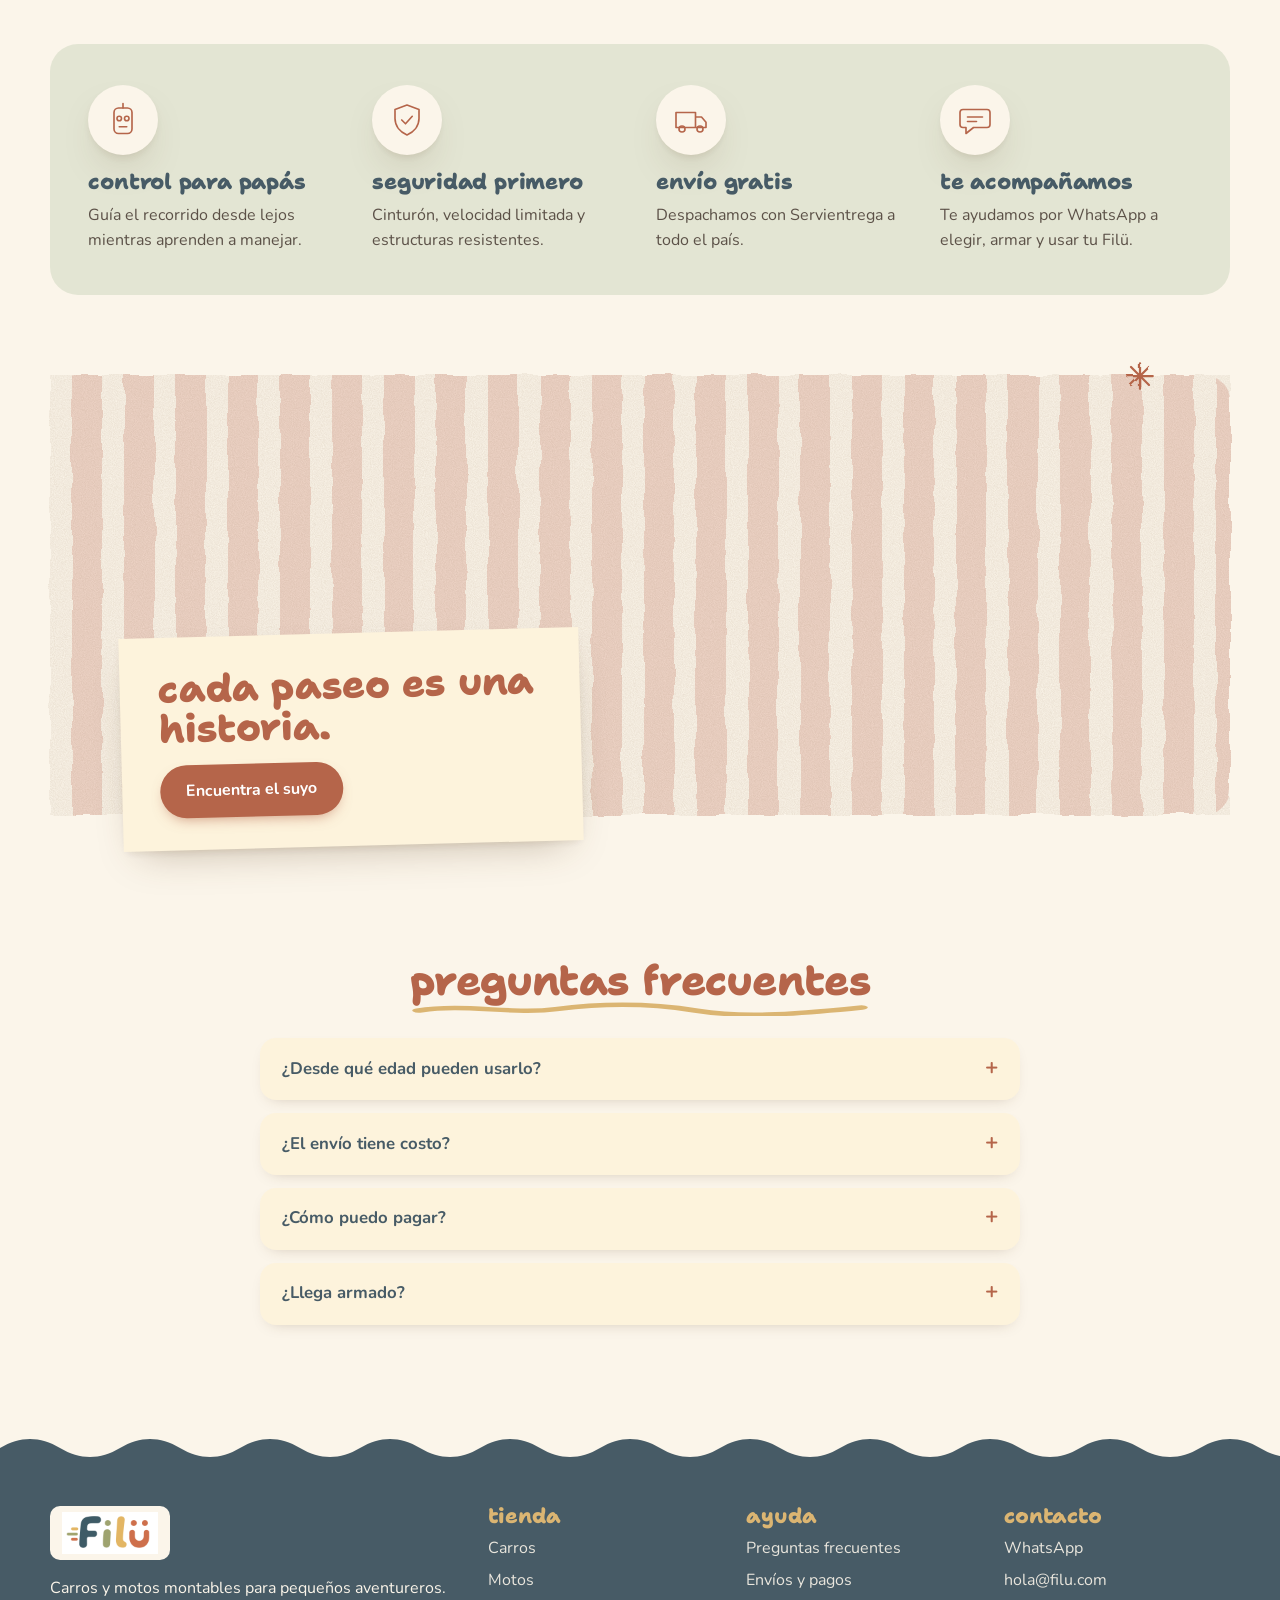
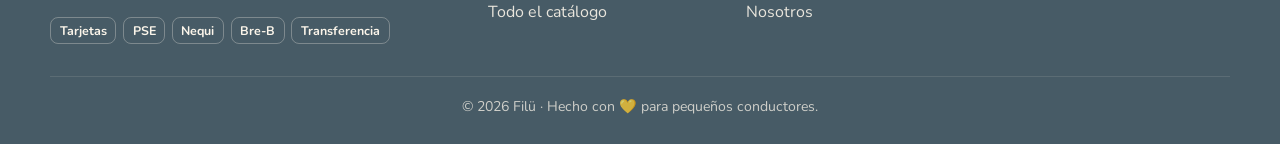
==== commit 8fc4218c: "Portada con foto de ambiente (Hilux) y soporte para fotos de ambiente en las fichas - assets/ambient" ====
--- a/index.html
+++ b/index.html
@@ -55,10 +55,9 @@
     <!-- Portada -->
     <section class="hero">
       <div class="wrap hero__grid">
-        <figure class="hero__photo ph">
-          <img src="assets/productos/recortes/rodeo-1155-1.webp" alt="Rodeo 1155 4x4 Grande" />
-          <figcaption class="note">Aquí va tu foto principal de estilo de vida (un niño manejando su Filü)</figcaption>
-        </figure>
+        <a class="hero__photo ph ph--photo" href="producto.html?id=hilux">
+          <img src="assets/ambiente/portada-hilux.webp" alt="Niño feliz manejando una Toyota Hilux eléctrica blanca en un parque" />
+        </a>
 
         <div class="hero__cards">
           <div class="stripes stripes--blue hero__title rough">
--- a/css/filu.css
+++ b/css/filu.css
@@ -273,6 +273,11 @@
 .pd__main { aspect-ratio: 1 / 1; border-radius: 26px; box-shadow: var(--shadow); }
 .pd__main img { padding: 9%; }
 .ph--plain { background: var(--paper); }
+/* Fotos de ambiente (con niños): ocupan todo el recuadro, sin recorte ni sombra */
+.ph--photo img { object-fit: cover; padding: 0 !important; filter: none; }
+.hero__photo.ph--photo { display: block; overflow: hidden; }
+.hero__photo.ph--photo img { transition: transform .6s; }
+.hero__photo.ph--photo:hover img { transform: scale(1.03); }
 .ph--plain img { padding: 0 !important; filter: none; }
 .pd__main .tag { top: 18px; left: 18px; font-size: .85rem; }
 .pd__thumbs { display: flex; gap: .6rem; margin-top: 1rem; flex-wrap: wrap; }
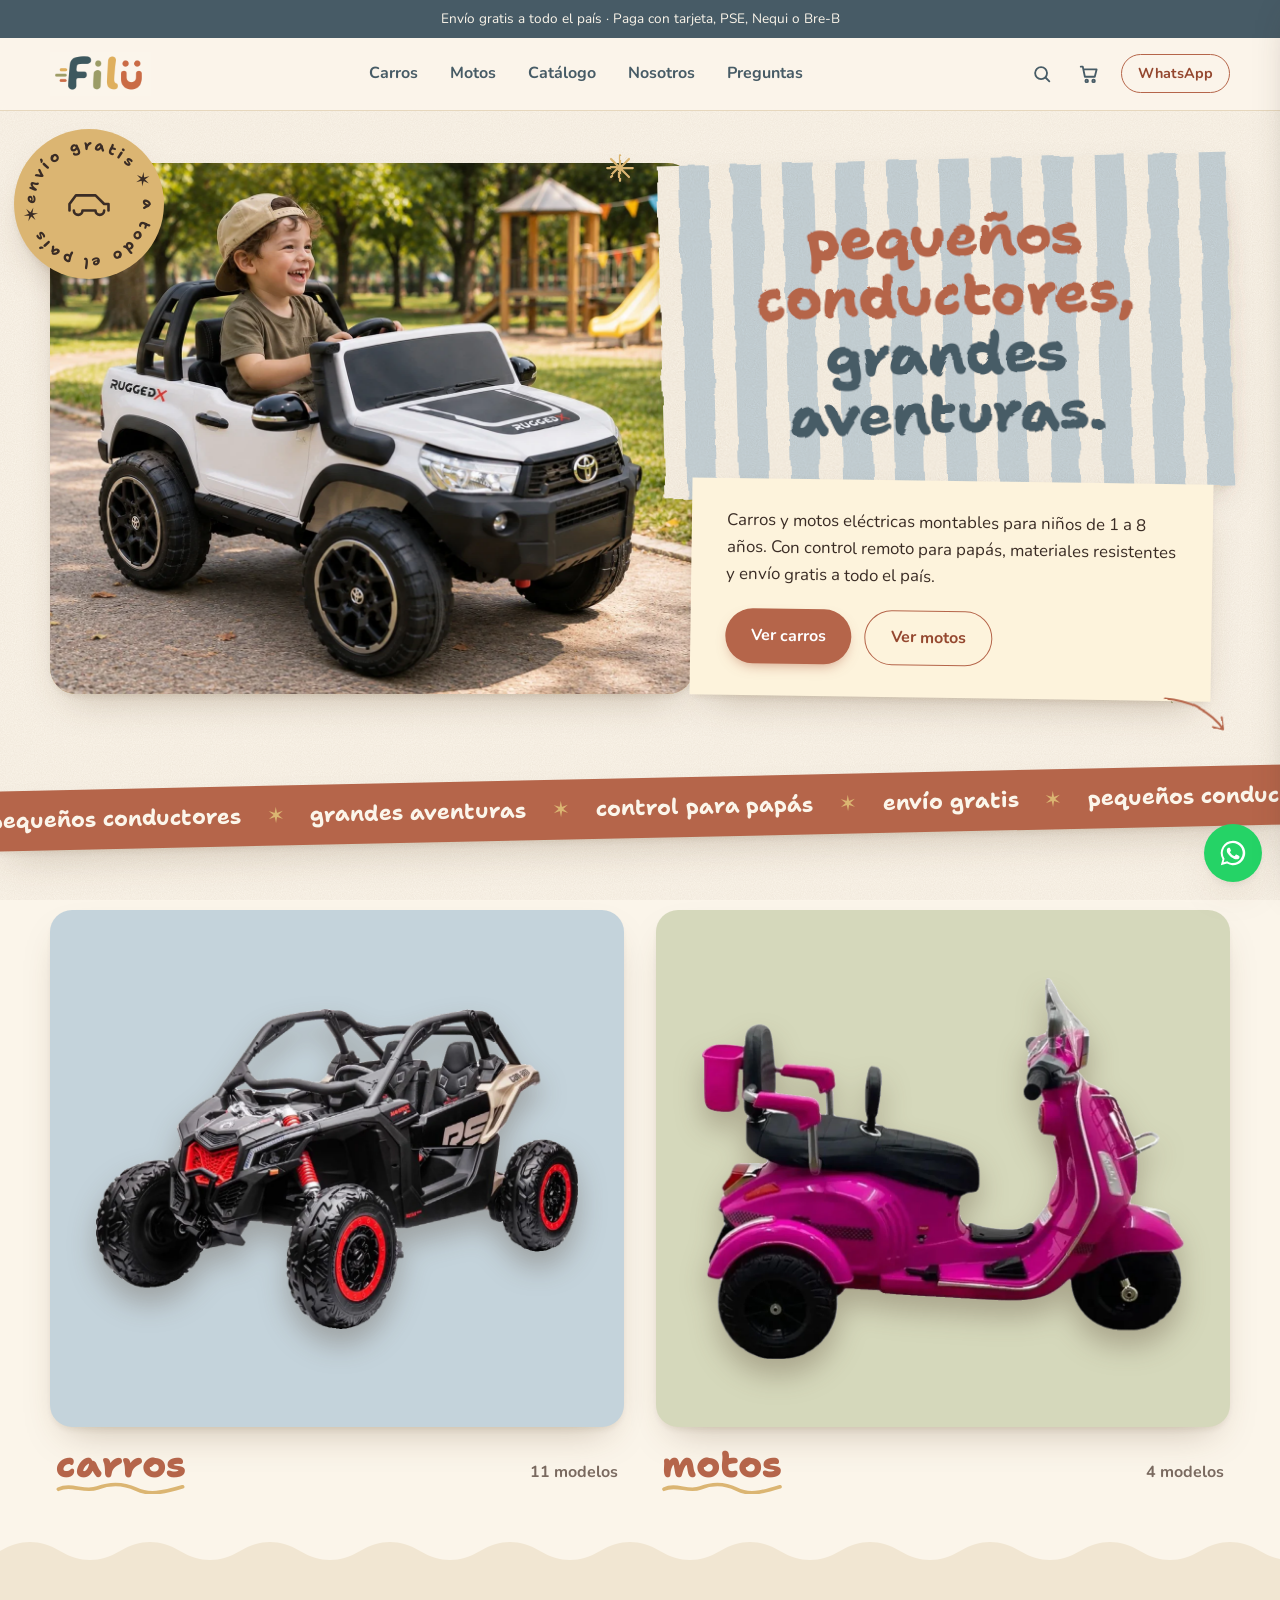
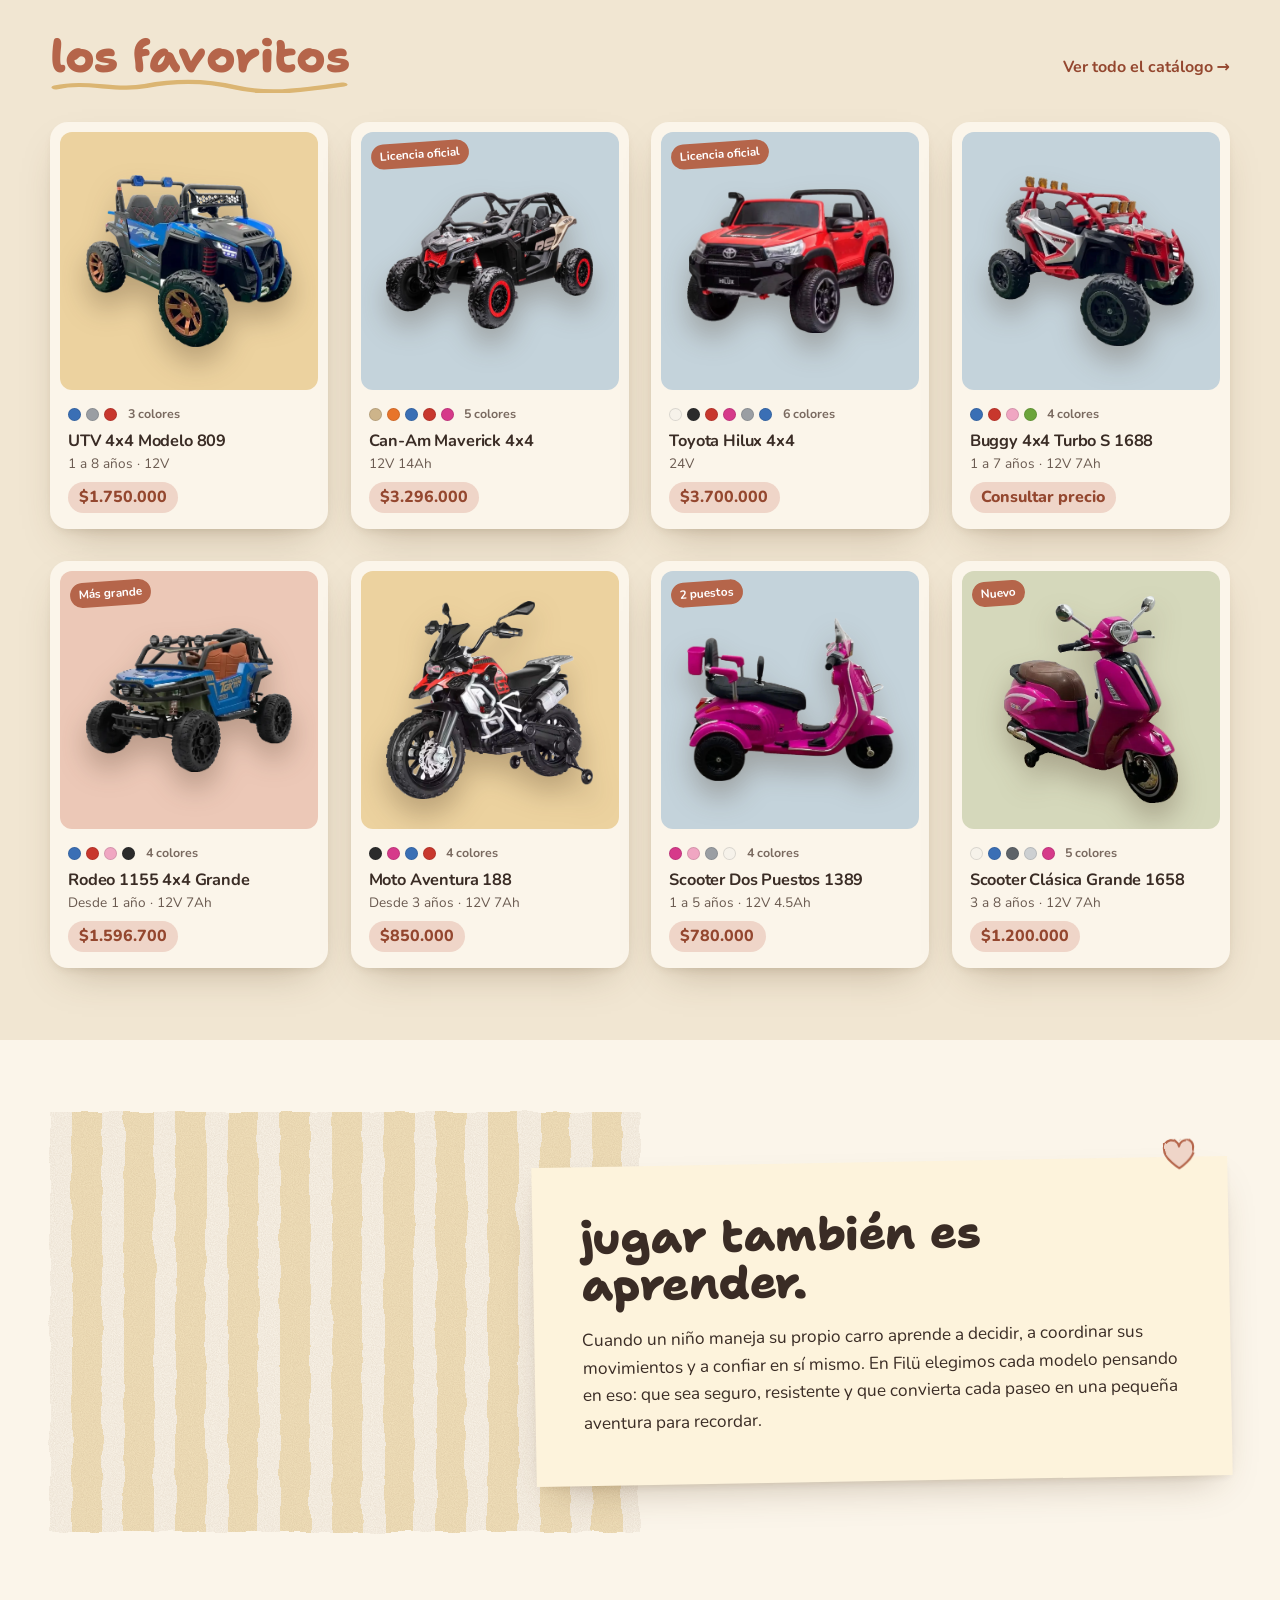
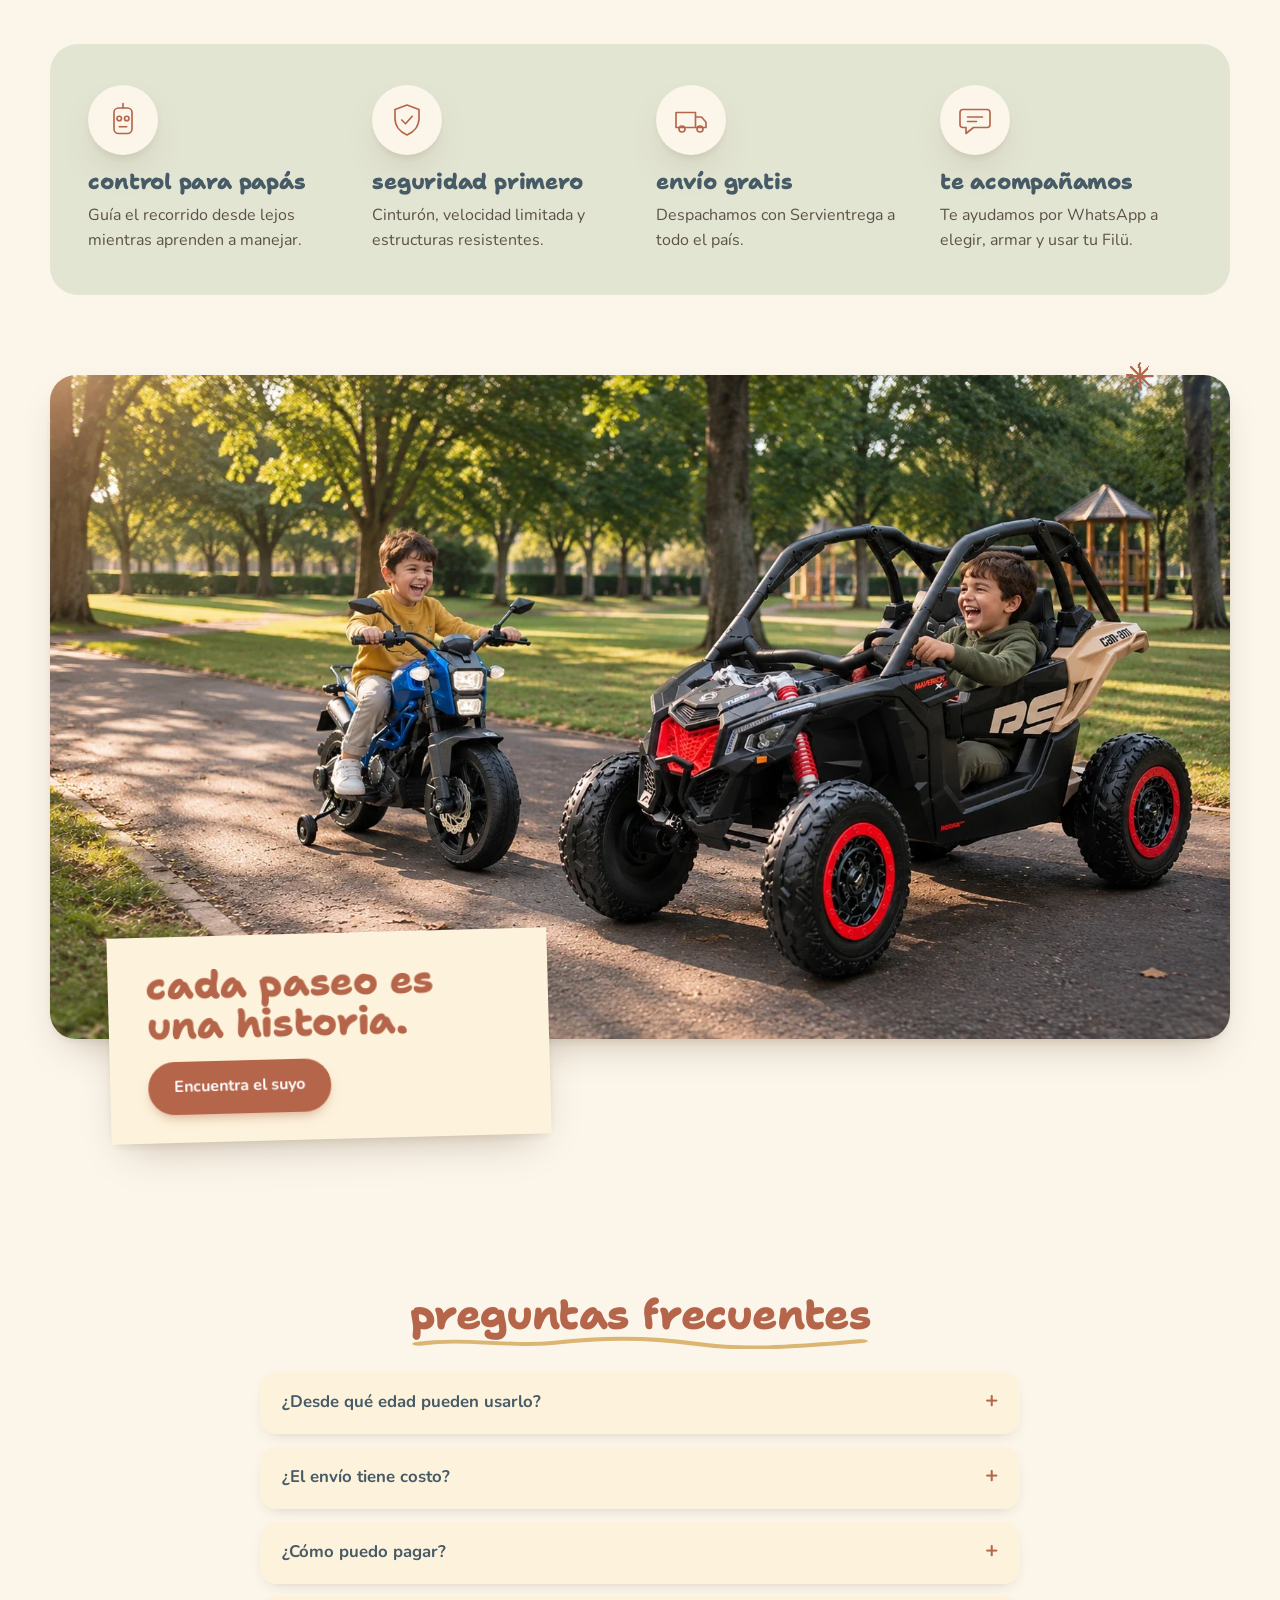
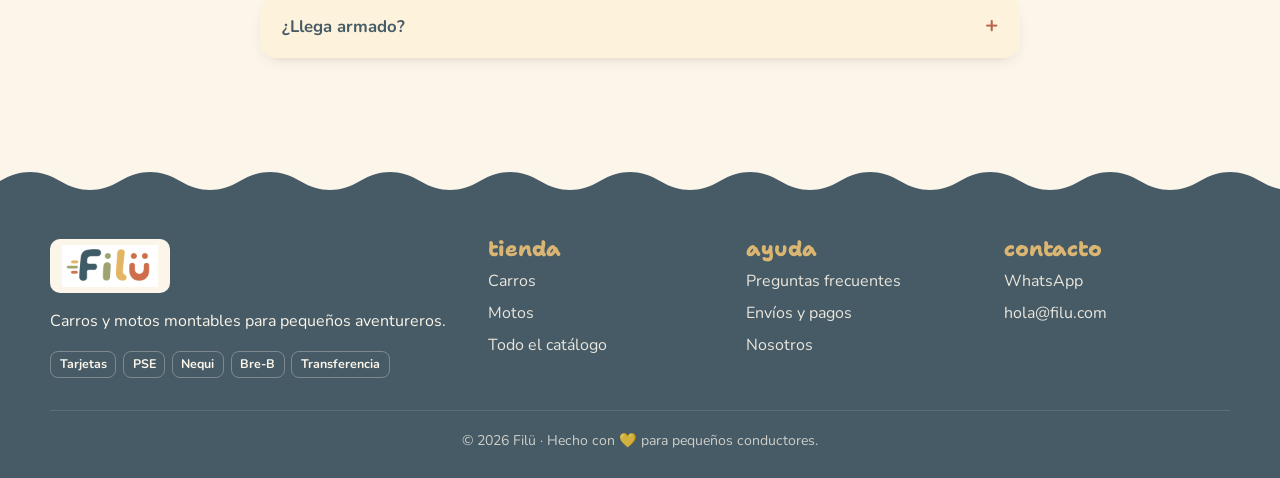
==== commit 00c67140: "Foto de ambiente en 'cada paseo es una historia' (Can-Am y moto DLS-01) - assets/ambiente/historia.w" ====
--- a/index.html
+++ b/index.html
@@ -166,9 +166,8 @@
     <section class="section section--tight">
       <div class="wrap">
         <div class="lifestyle">
-          <div class="lifestyle__photo stripes stripes--terra rough"></div>
+          <img class="lifestyle__photo" src="assets/ambiente/historia.webp" alt="Dos niños riendo en un parque: uno en una moto eléctrica azul y otro en un Can-Am Maverick" loading="lazy" />
           <div class="paper lifestyle__card lift">
-            <p class="note note--static">Aquí va una foto horizontal grande de niños jugando con sus Filü (formato 3:2)</p>
             <h2>cada paseo es una historia.</h2>
             <a href="catalogo.html" class="btn btn--solid">Encuentra el suyo</a>
           </div>
--- a/css/filu.css
+++ b/css/filu.css
@@ -168,9 +168,9 @@
 .promise p { margin: 0; color: var(--ink); opacity: .8; }
 
 /* Estilo de vida */
-.lifestyle { position: relative; min-height: 440px; }
-.lifestyle__photo { position: absolute; inset: 0; border-radius: 26px; }
-.lifestyle__card { position: absolute; left: 6%; bottom: -30px; padding: 2rem 2.4rem; max-width: 460px; transform: rotate(-1.5deg); }
+.lifestyle { position: relative; margin-bottom: 110px; }
+.lifestyle__photo { display: block; width: 100%; aspect-ratio: 16 / 9; object-fit: cover; border-radius: 26px; box-shadow: var(--shadow); }
+.lifestyle__card { position: absolute; left: 5%; bottom: -100px; padding: 1.8rem 2.4rem; max-width: 440px; transform: rotate(-1.5deg); }
 .lifestyle__card h2 { font-size: 2.4rem; }
 .s3 { right: 6%; top: -14px; width: 38px; stroke: var(--terra); }
 
@@ -218,8 +218,9 @@
   .card { padding: 7px 7px 12px; }
   .promises-box { padding: 2rem 1.4rem; }
   .footer__grid { grid-template-columns: 1fr; }
-  .lifestyle { min-height: 380px; }
-  .lifestyle__card { left: 12px; right: 12px; padding: 1.6rem; }
+  .lifestyle { margin-bottom: 0; }
+  .lifestyle__photo { aspect-ratio: 4 / 3; object-position: 60% 50%; }
+  .lifestyle__card { position: relative; left: auto; bottom: auto; margin: -36px 12px 0; padding: 1.6rem; }
   .section { padding: 3.4rem 0; }
 }
 @media (prefers-reduced-motion: reduce) {
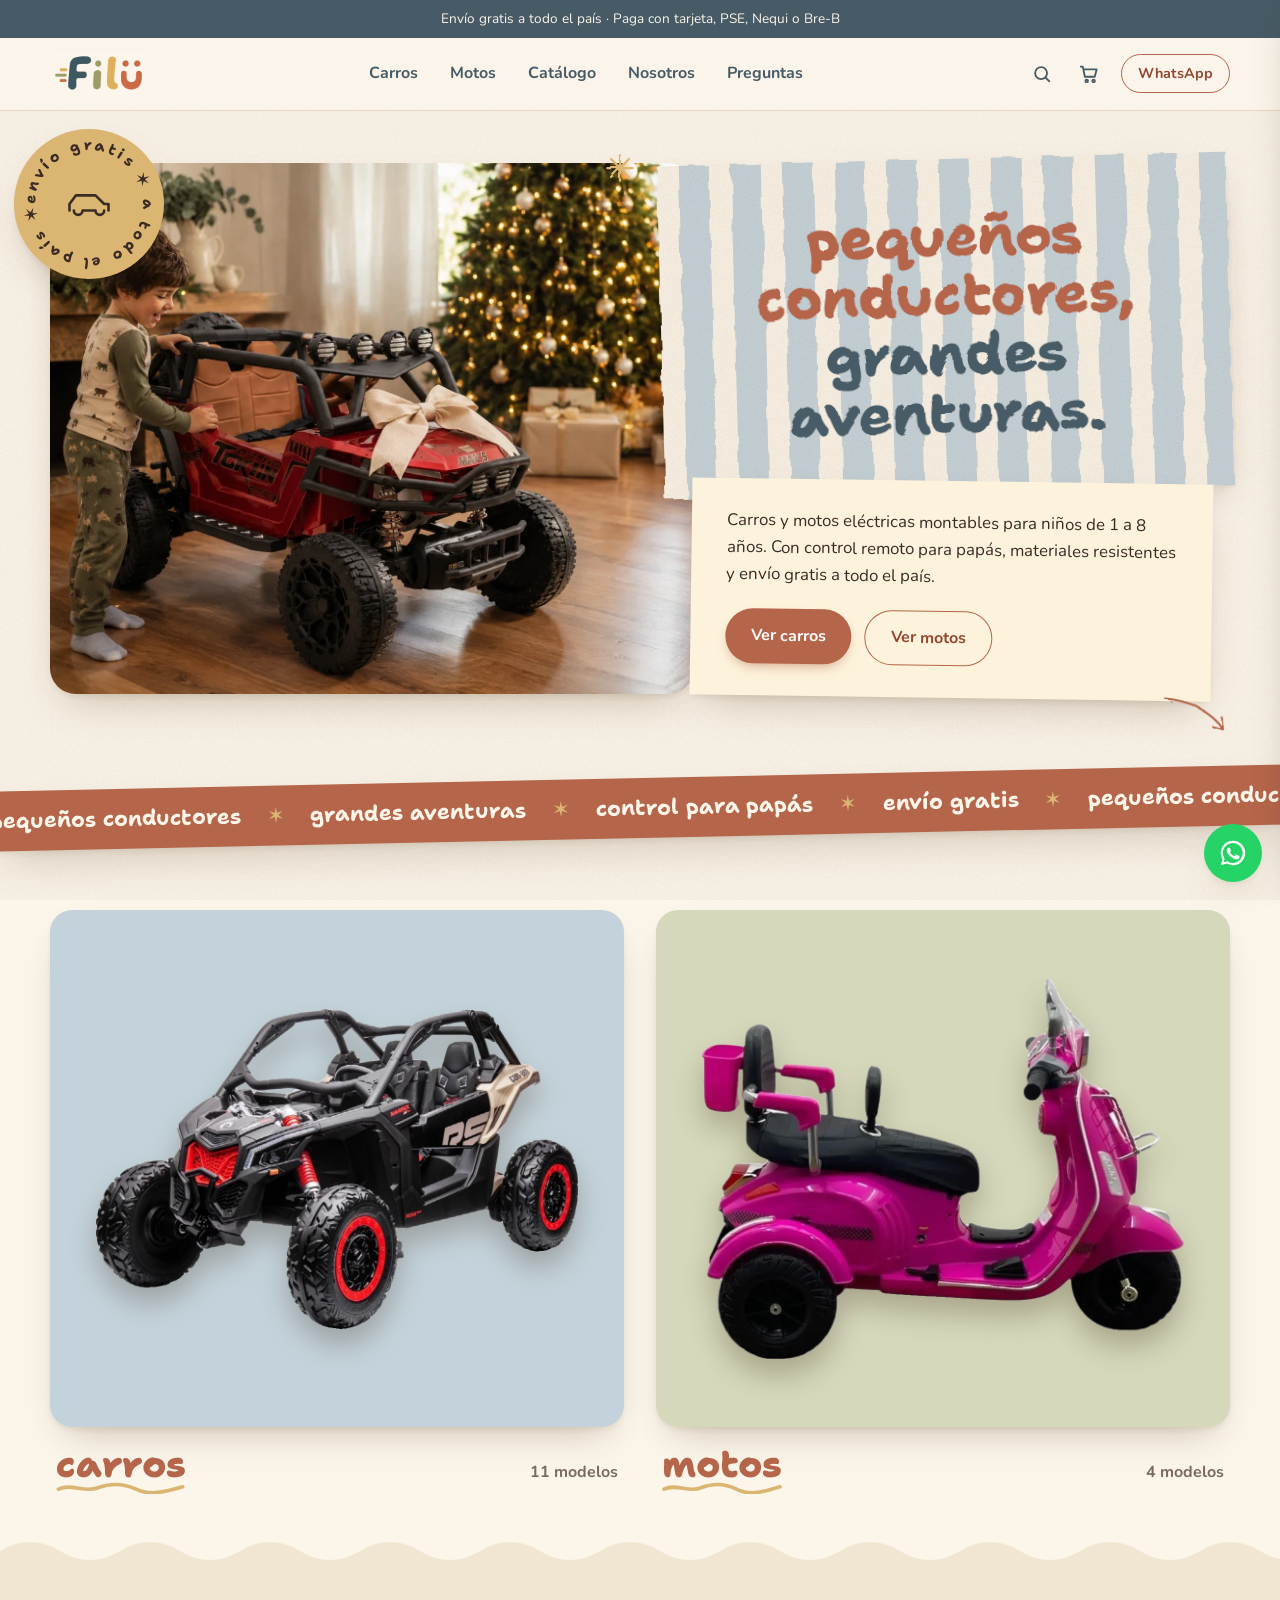
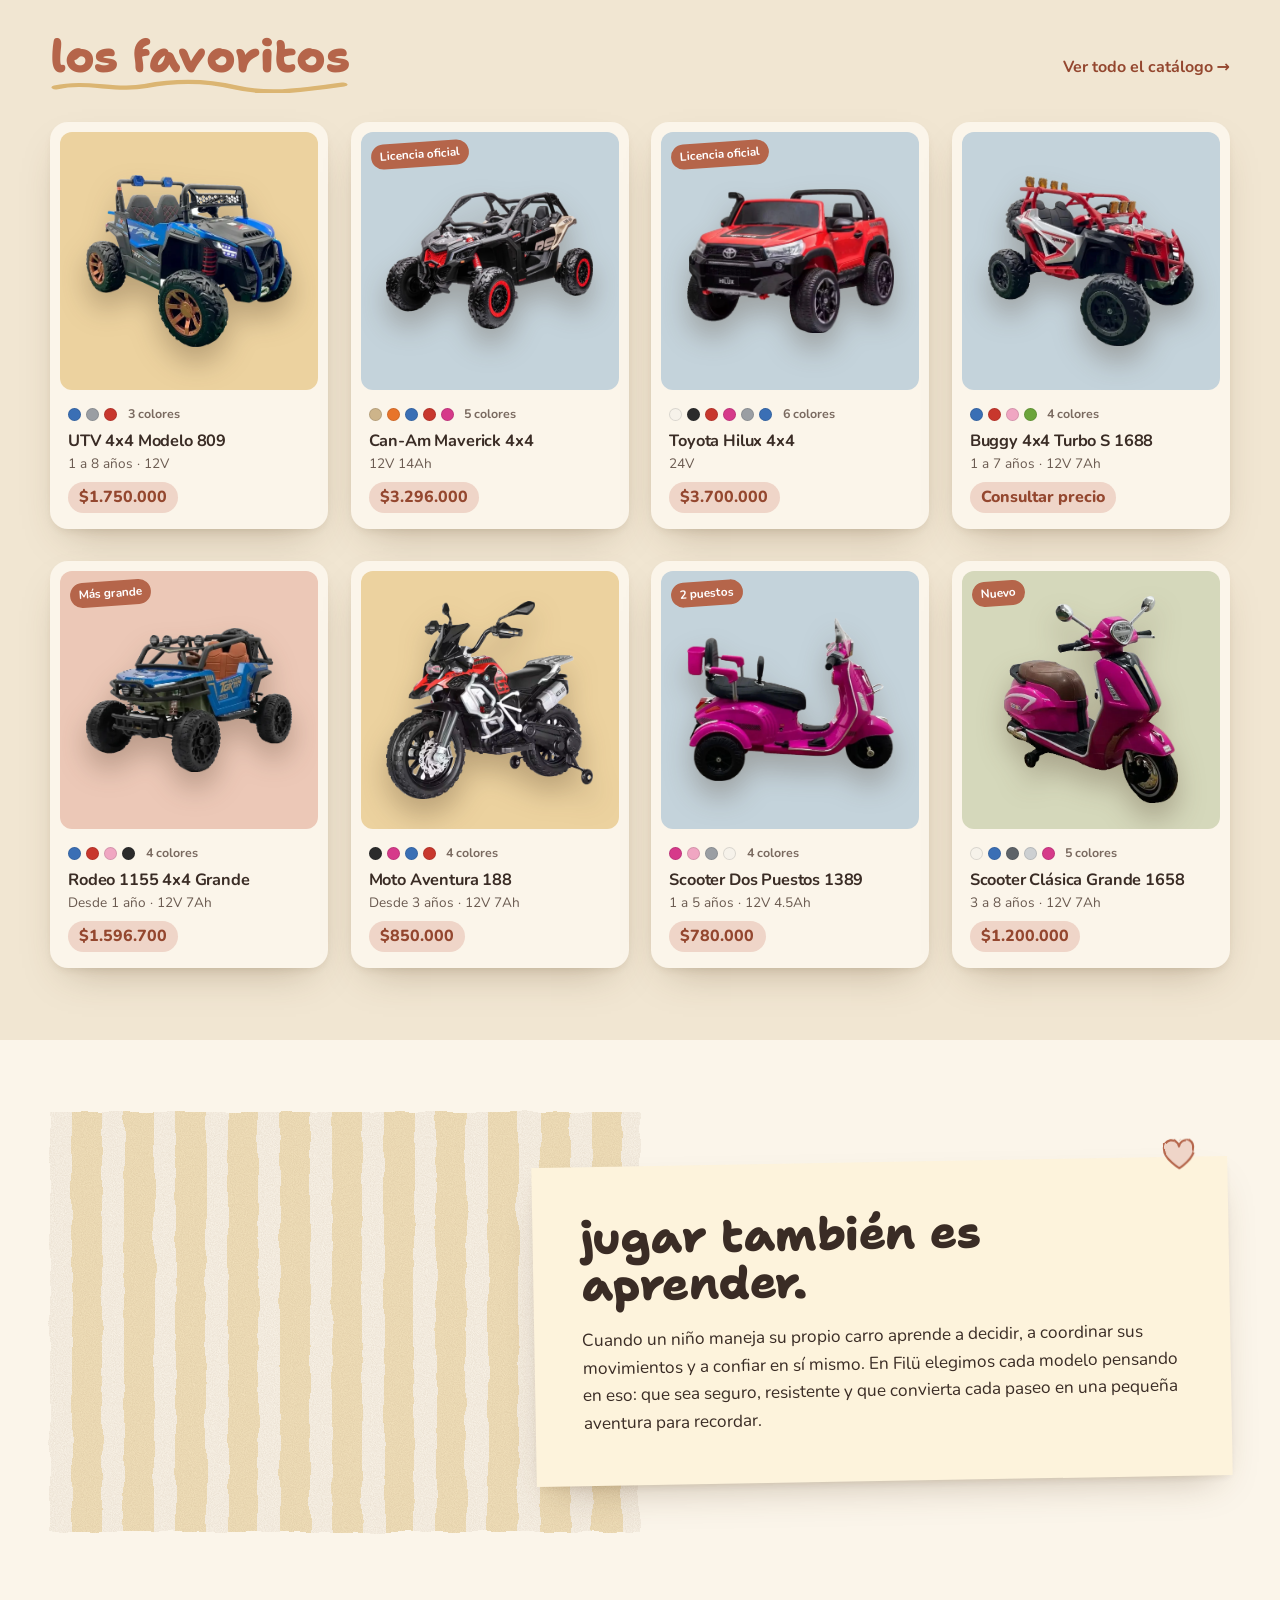
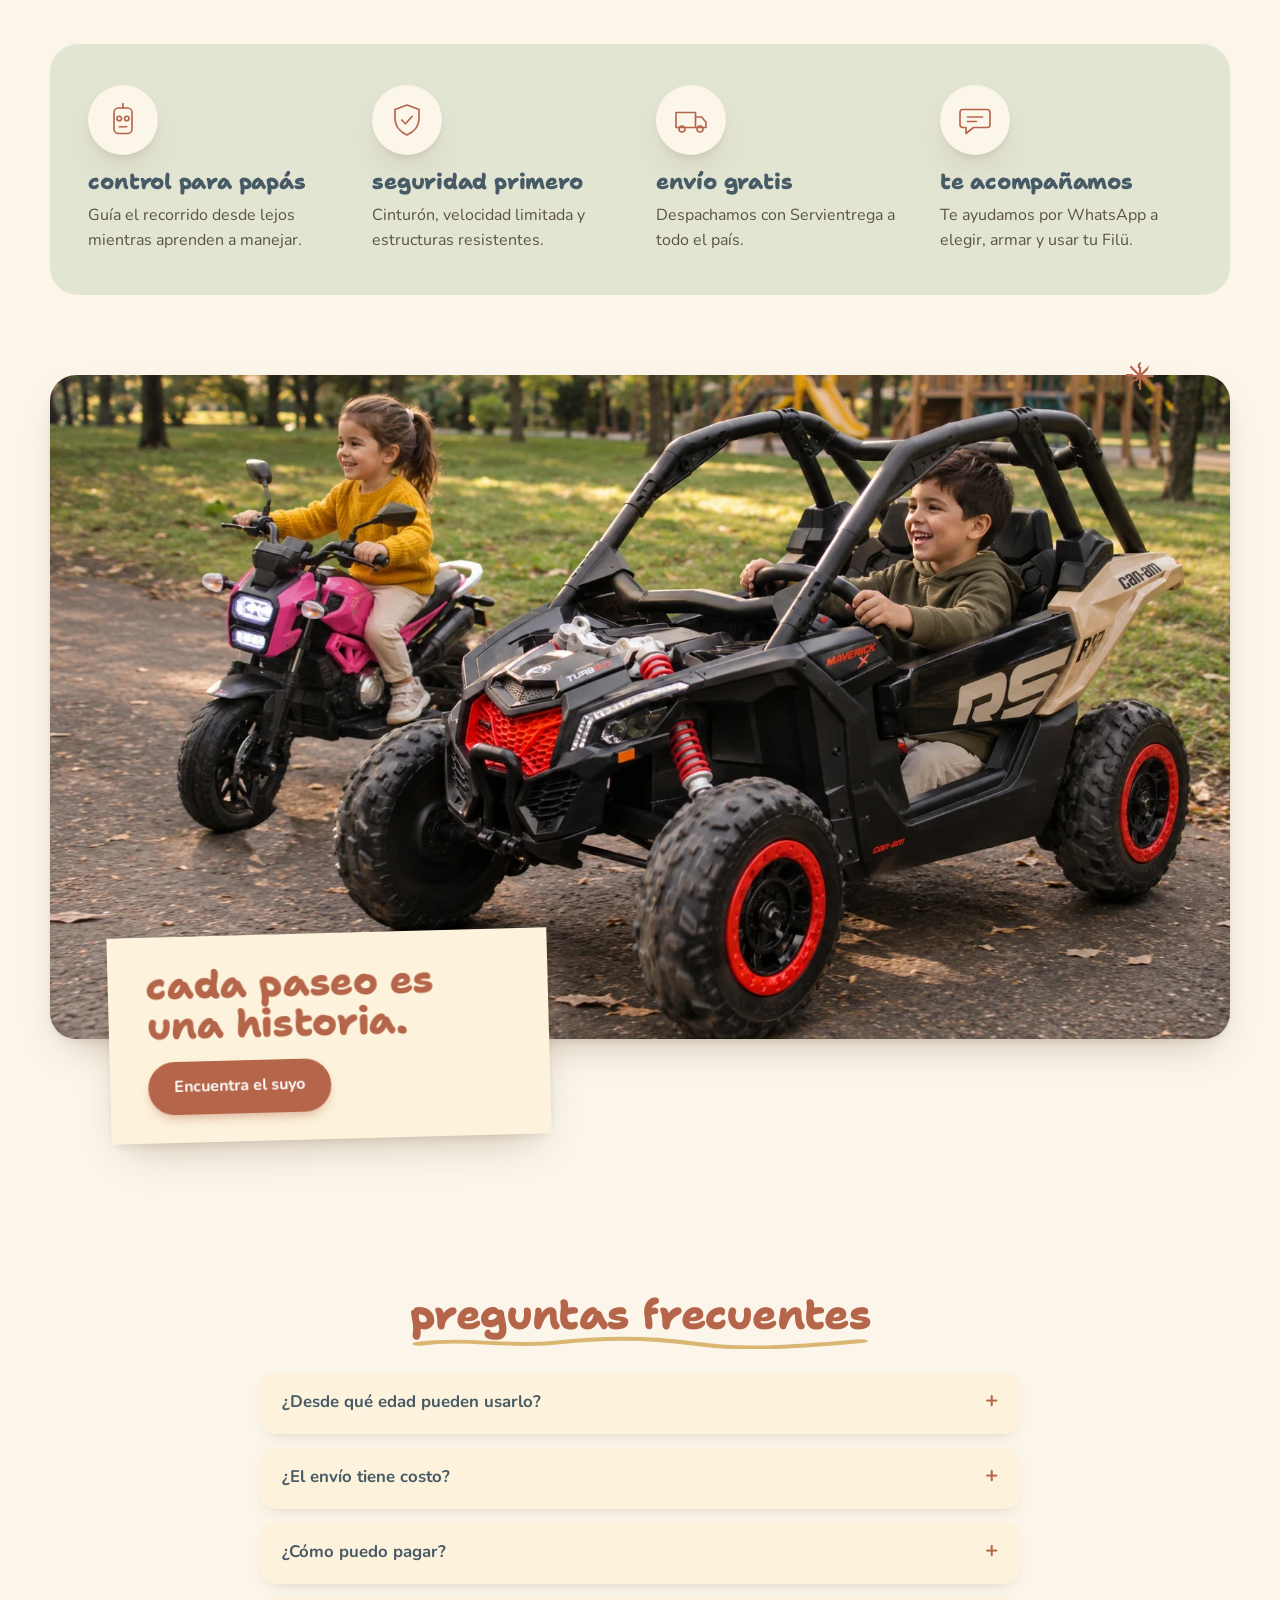
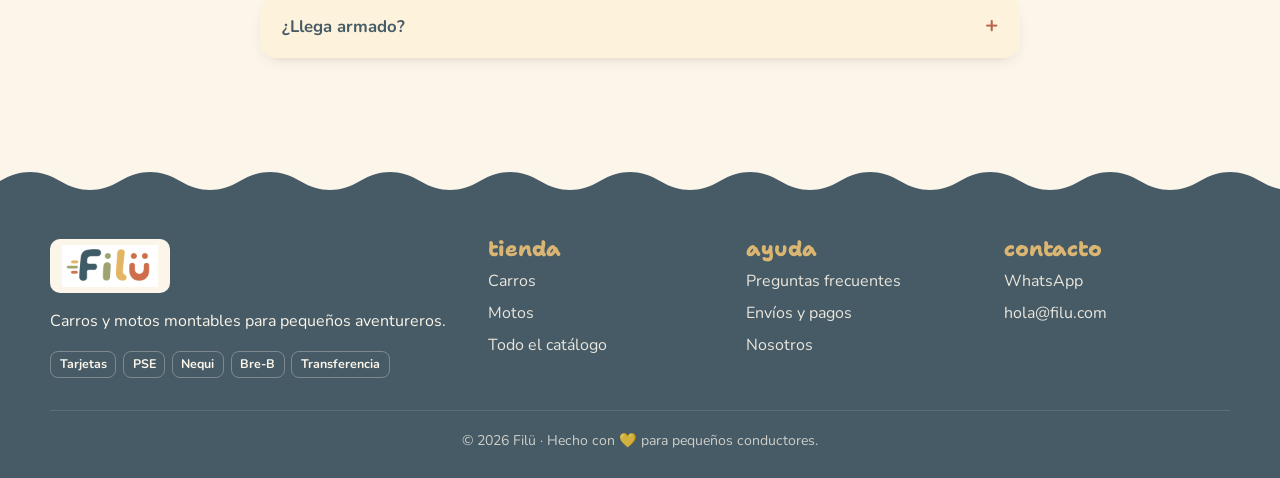
==== commit 163349c0: "Portada de Navidad automática (1 dic - 6 ene) con el Rodeo 1155 rojo - assets/ambiente/portada-navid" ====
--- a/index.html
+++ b/index.html
@@ -55,7 +55,7 @@
     <!-- Portada -->
     <section class="hero">
       <div class="wrap hero__grid">
-        <a class="hero__photo ph ph--photo" href="producto.html?id=hilux">
+        <a class="hero__photo ph ph--photo" href="producto.html?id=hilux" data-hero>
           <img src="assets/ambiente/portada-hilux.webp" alt="Niño feliz manejando una Toyota Hilux eléctrica blanca en un parque" />
         </a>
 
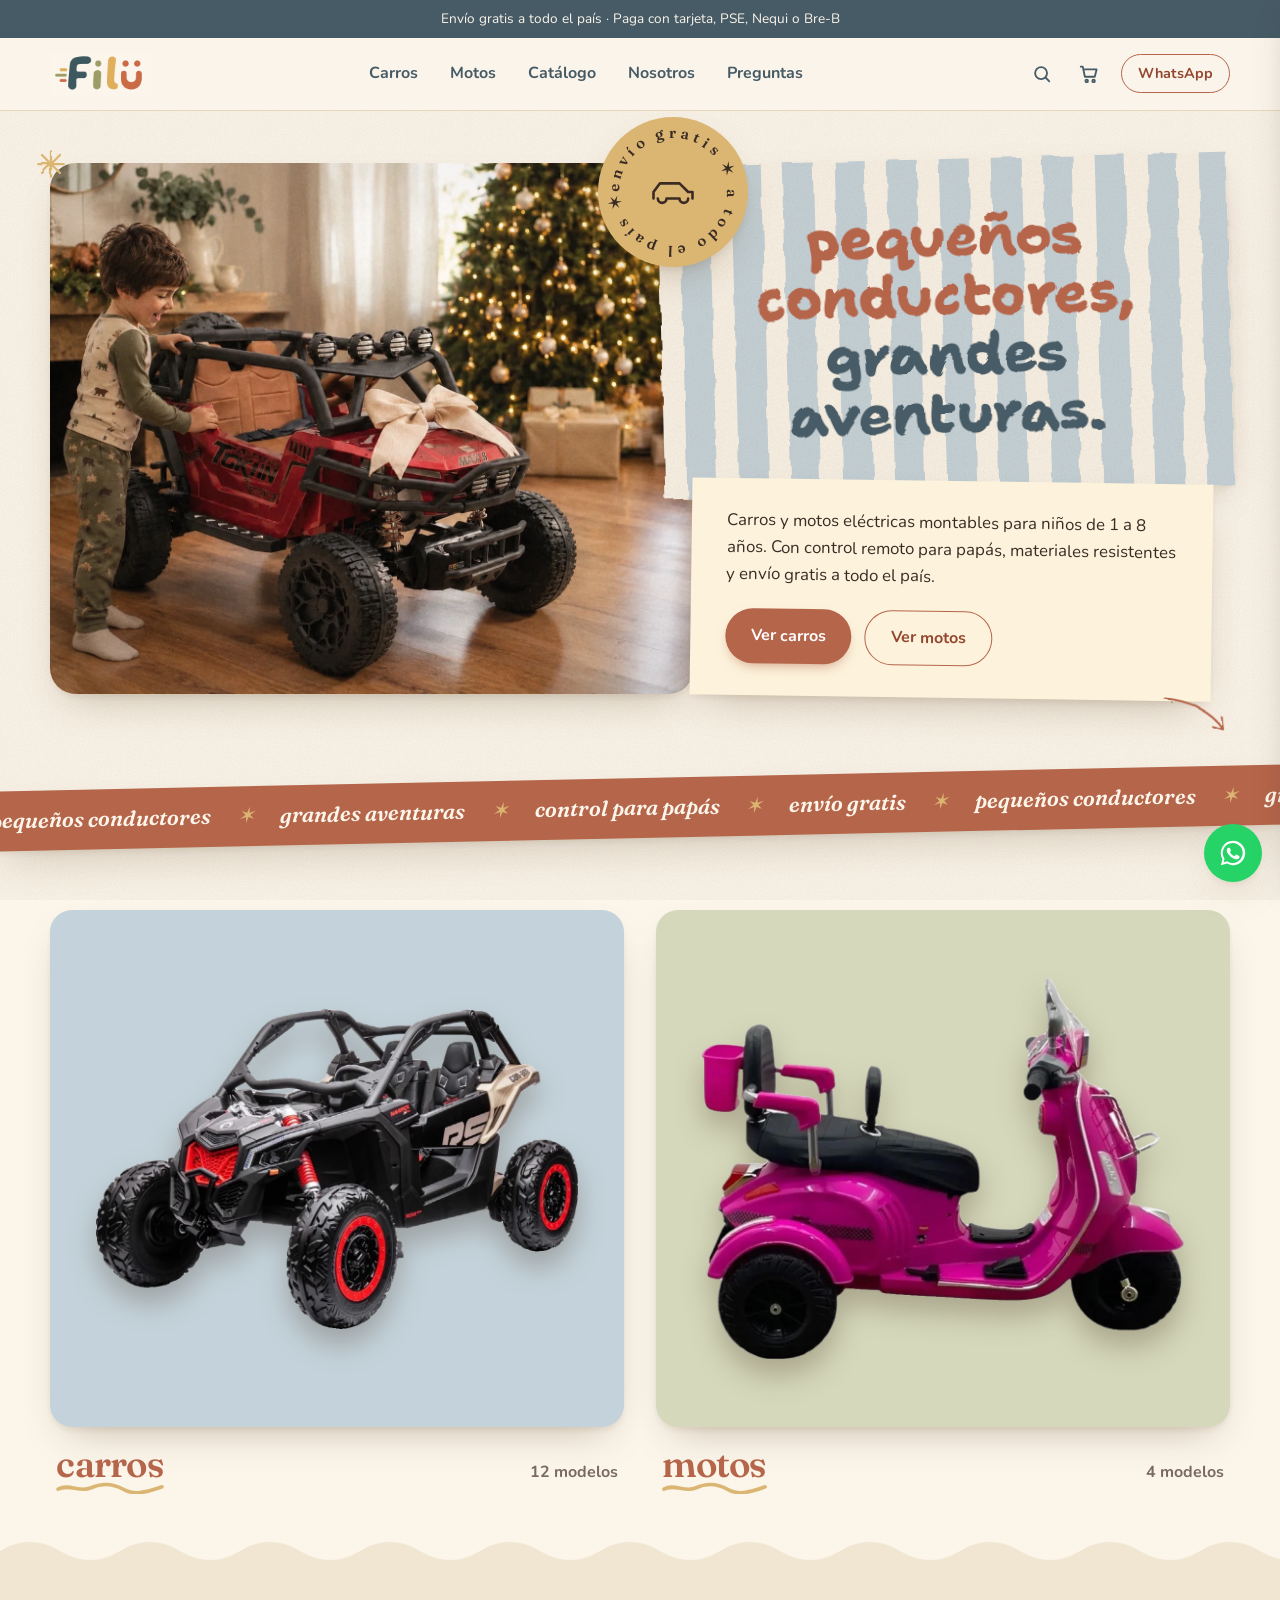
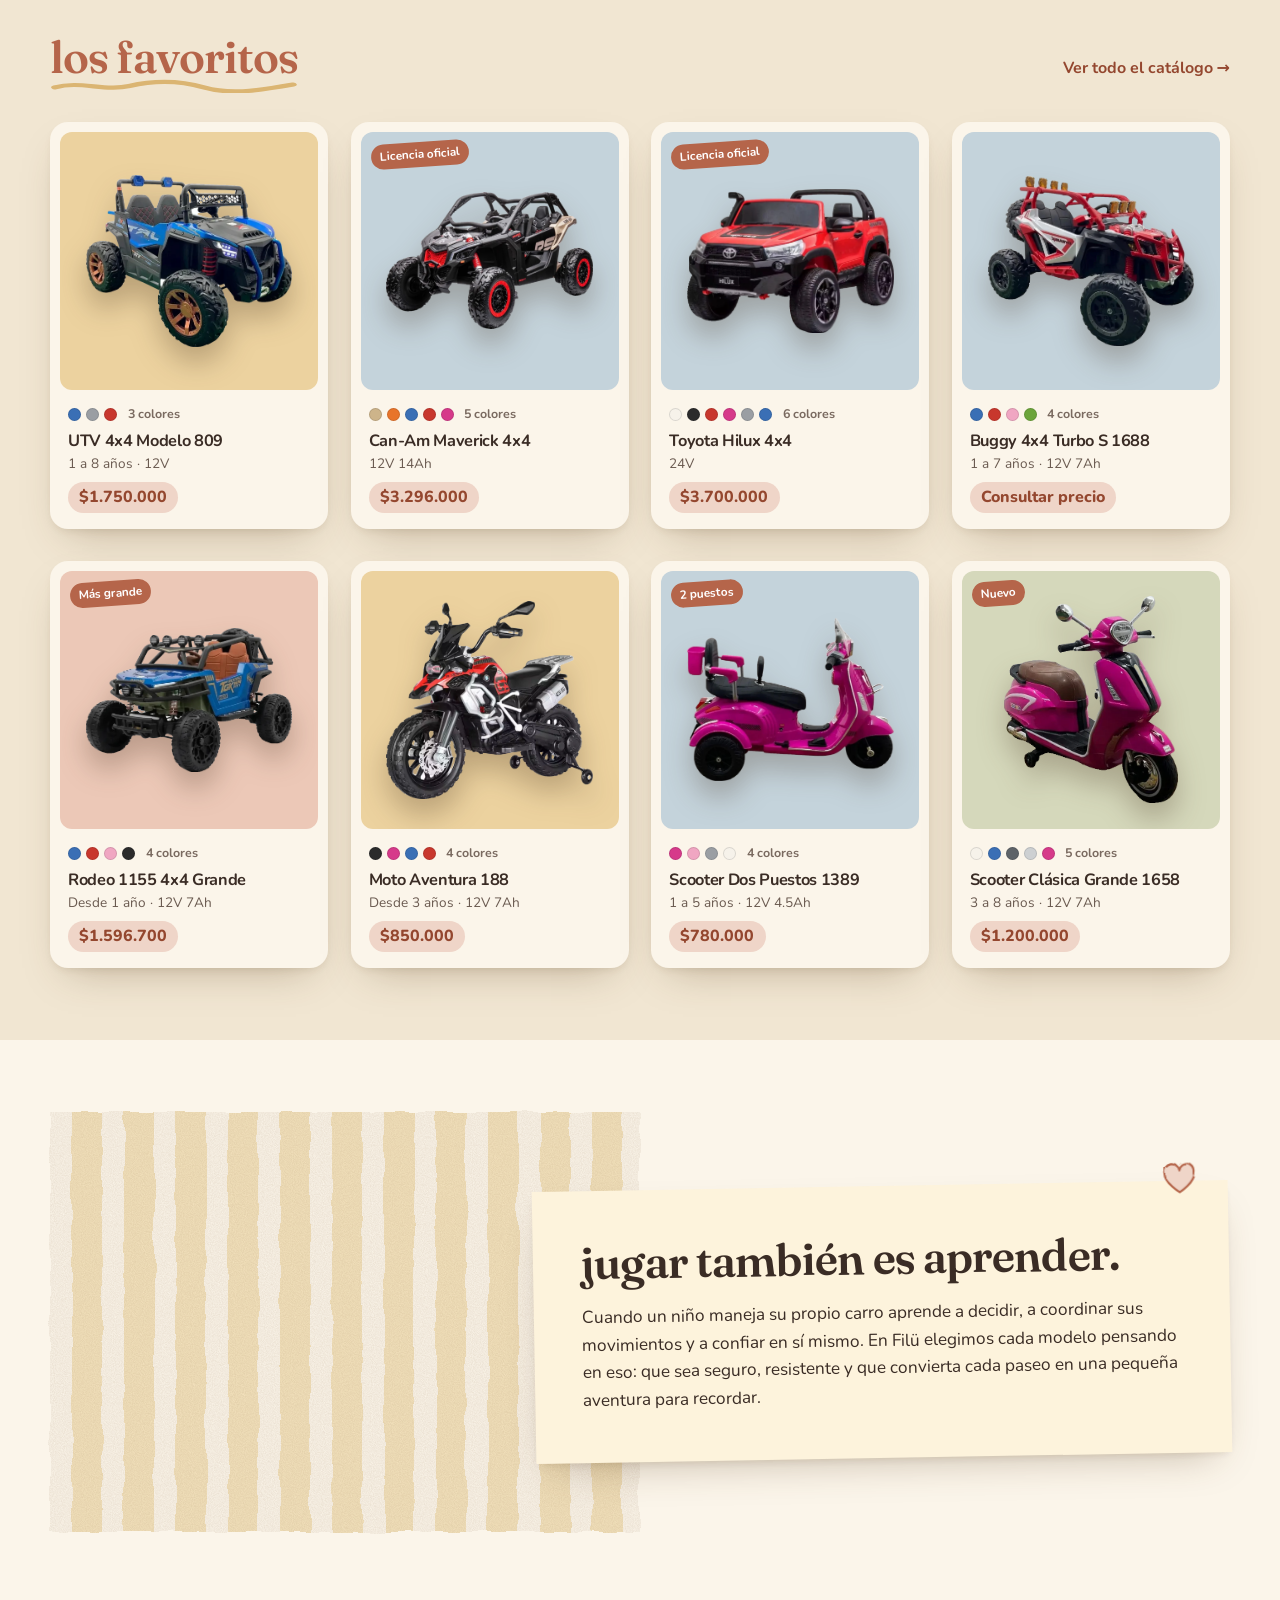
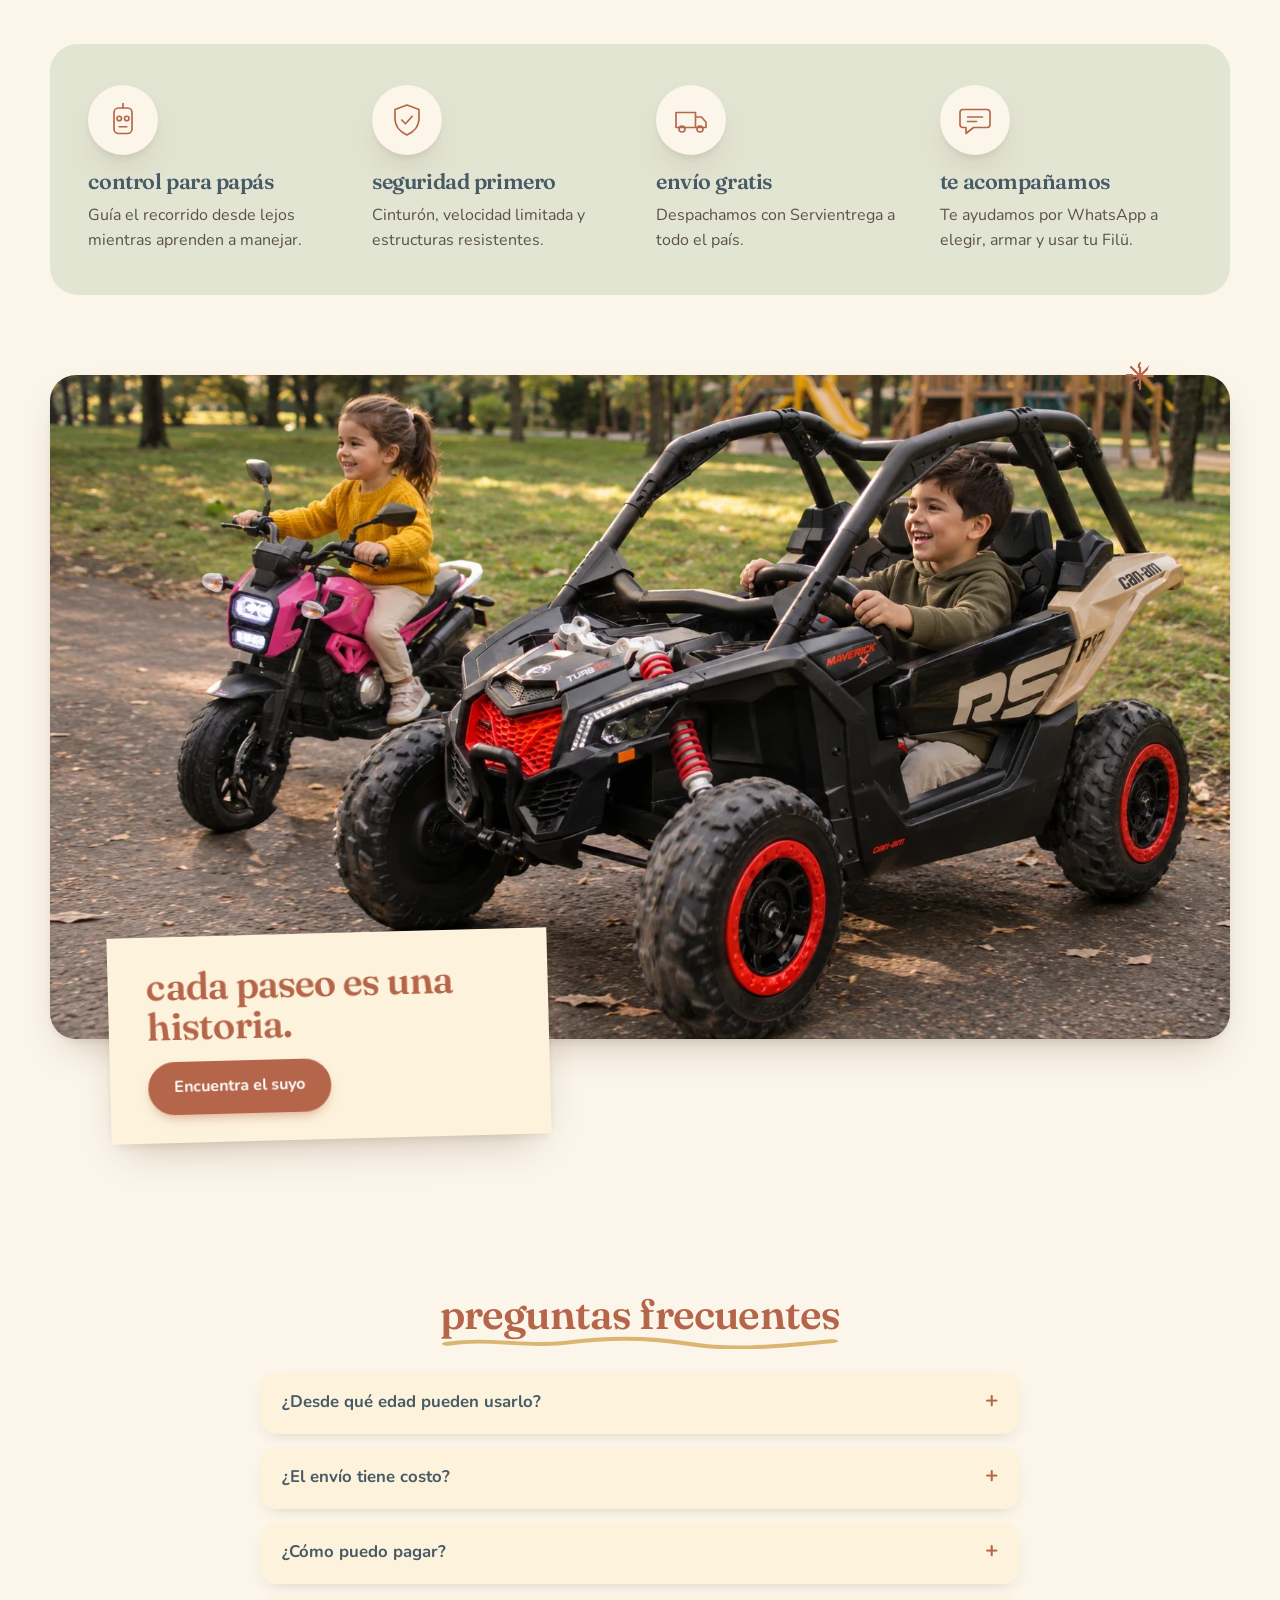
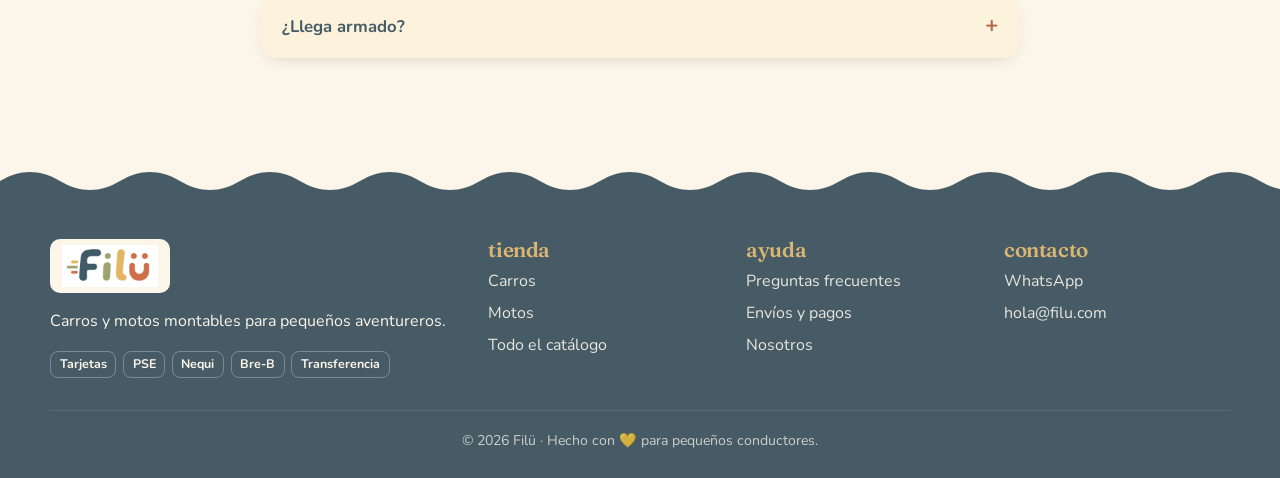
==== commit 3b7098fe: "Tipografía Fraunces para títulos; letra dibujada solo sobre las rayas Co-Authored-By: Claude Opus 5." ====
--- a/index.html
+++ b/index.html
@@ -8,7 +8,7 @@
   <link rel="icon" href="assets/logo-filu.png" />
   <link rel="preconnect" href="https://fonts.googleapis.com" />
   <link rel="preconnect" href="https://fonts.gstatic.com" crossorigin />
-  <link href="https://fonts.googleapis.com/css2?family=Shantell+Sans:wght@500;700;800&family=Nunito:wght@400;600;700;800&display=swap" rel="stylesheet" />
+  <link href="https://fonts.googleapis.com/css2?family=Fraunces:ital,opsz,wght@0,9..144,500;0,9..144,600;0,9..144,700;1,9..144,600&family=Shantell+Sans:wght@700;800&family=Nunito:wght@400;600;700;800&display=swap" rel="stylesheet" />
   <link rel="stylesheet" href="css/filu.css" />
 </head>
 <body>
--- a/css/filu.css
+++ b/css/filu.css
@@ -20,7 +20,8 @@
   --ink: #3a2c25;
   --muted: #7a6a60;
   --shadow: 0 18px 40px -18px rgba(90, 60, 30, .35), 0 4px 10px -4px rgba(90, 60, 30, .15);
-  --hand: "Shantell Sans", "Comic Sans MS", cursive;
+  --hand: "Shantell Sans", "Comic Sans MS", cursive; /* solo para textos sobre las rayas */
+  --serif: "Fraunces", Georgia, serif;
   --body: "Nunito", system-ui, sans-serif;
   --grain-soft: url("data:image/svg+xml;utf8,<svg xmlns='http://www.w3.org/2000/svg' width='180' height='180'><filter id='n'><feTurbulence type='fractalNoise' baseFrequency='.9' numOctaves='3' stitchTiles='stitch'/><feColorMatrix values='0 0 0 0 0.35  0 0 0 0 0.25  0 0 0 0 0.15  0 0 0 .13 0'/></filter><rect width='100%' height='100%' filter='url(%23n)'/></svg>");
   --grain: url("data:image/svg+xml;utf8,<svg xmlns='http://www.w3.org/2000/svg' width='180' height='180'><filter id='n'><feTurbulence type='fractalNoise' baseFrequency='.9' numOctaves='3' stitchTiles='stitch'/><feColorMatrix values='0 0 0 0 0.35  0 0 0 0 0.25  0 0 0 0 0.15  0 0 0 .55 0'/></filter><rect width='100%' height='100%' filter='url(%23n)'/></svg>");
@@ -34,7 +35,9 @@
 .section--sand, .paper, .promises-box, .card, .faq details, .footer, .ph, .pd__block, .cart { background-image: var(--grain-soft); }
 img { max-width: 100%; display: block; }
 a { color: inherit; text-decoration: none; }
-h1, h2, h3, h4 { font-family: var(--hand); font-weight: 800; color: var(--terra); line-height: 1.05; margin: 0 0 .4em; letter-spacing: -.01em; }
+h1, h2, h3, h4 { font-family: var(--serif); font-weight: 600; color: var(--terra); line-height: 1.05; margin: 0 0 .4em; letter-spacing: -.02em; font-optical-sizing: auto; }
+/* Textos sobre las rayas pintadas: letra dibujada a mano */
+.hero__title h1, .page-head__box h1 { font-family: var(--hand); font-weight: 800; letter-spacing: -.01em; }
 .wrap { width: min(1180px, 100% - 32px); margin-inline: auto; }
 
 /* Rayas pintadas a mano */
@@ -103,17 +106,17 @@
 .hero__text { padding: 1.8rem 2.2rem 2rem; margin: -10px 18px 0 30px; transform: rotate(.8deg); }
 .hero__text p { margin: 0 0 1.3rem; font-size: 1.05rem; }
 .hero__cta { display: flex; gap: .8rem; flex-wrap: wrap; }
-.seal { position: absolute; left: -36px; top: -30px; width: 150px; height: 150px; z-index: 4; display: grid; place-items: center; }
+.seal { position: absolute; left: calc(54.5% - 95px); top: -42px; width: 150px; height: 150px; z-index: 4; display: grid; place-items: center; }
 .seal > svg:first-child { position: absolute; inset: 0; width: 100%; height: 100%; animation: spin 22s linear infinite; background: var(--mustard); border-radius: 50%; box-shadow: var(--shadow); }
-.seal text { font-family: var(--hand); font-weight: 700; font-size: 20px; fill: var(--ink); }
+.seal text { font-family: var(--serif); font-weight: 600; font-size: 20px; fill: var(--ink); }
 .seal__car { position: relative; width: 52px; fill: none; stroke: var(--ink); stroke-width: 2.4; stroke-linecap: round; stroke-linejoin: round; }
 @keyframes spin { to { transform: rotate(360deg); } }
-.s1 { left: 47%; top: -6px; }
+.s1 { left: -14px; top: -10px; }
 .s2 { right: 4%; bottom: -10px; width: 22px; stroke: var(--olive); }
 
 /* Cinta de frases */
 .ribbon { background: var(--terra); color: var(--cream); overflow: hidden; transform: rotate(-1.2deg); margin: 0 -10px; box-shadow: var(--shadow); position: relative; z-index: 2; }
-.ribbon__track { display: flex; align-items: center; gap: 1.6rem; width: max-content; padding: .8rem 0; animation: marquee 30s linear infinite; font-family: var(--hand); font-weight: 700; font-size: 1.35rem; }
+.ribbon__track { display: flex; align-items: center; gap: 1.6rem; width: max-content; padding: .8rem 0; animation: marquee 30s linear infinite; font-family: var(--serif); font-weight: 600; font-style: italic; font-size: 1.35rem; }
 .ribbon b { color: var(--mustard); font-weight: 400; }
 @keyframes marquee { to { transform: translateX(-50%); } }
 
@@ -289,7 +292,7 @@
 .pd__info h1 { font-size: clamp(2.2rem, 4vw, 3rem); margin: .35em 0 .25em; }
 .pd__summary { font-size: 1.08rem; margin: 0 0 1.2rem; }
 .pd__price { display: flex; align-items: baseline; gap: .8rem; flex-wrap: wrap; }
-.pd__price strong { font-family: var(--hand); font-size: 2.3rem; color: var(--terra-ink); line-height: 1.1; }
+.pd__price strong { font-family: var(--serif); font-size: 2.3rem; color: var(--terra-ink); line-height: 1.1; }
 .pd__price s { color: var(--muted); }
 .pd__ship { margin: .2rem 0 1.3rem; color: var(--muted); font-weight: 600; }
 .pd__chips { display: flex; flex-wrap: wrap; gap: .5rem; margin-bottom: 1.4rem; }
@@ -340,7 +343,7 @@
 .remove { border: none; background: none; color: var(--muted); font-size: .85rem; text-decoration: underline; cursor: pointer; }
 .cart__foot { padding: 1.2rem 1.4rem 1.6rem; border-top: 1px solid var(--sand-2); background: var(--paper); }
 .cart__total { display: flex; justify-content: space-between; align-items: baseline; }
-.cart__total strong { font-family: var(--hand); font-size: 1.9rem; color: var(--ink); }
+.cart__total strong { font-family: var(--serif); font-size: 1.9rem; color: var(--ink); }
 .cart__note { margin: .1rem 0 1rem; font-size: .85rem; color: var(--muted); }
 .btn--block { width: 100%; }
 .toast { position: fixed; left: 50%; bottom: 26px; transform: translate(-50%, 160%); visibility: hidden; z-index: 120; background: var(--ink); color: var(--cream); padding: .8em 1.4em; border-radius: 999px; font-weight: 700; transition: transform .3s ease; max-width: calc(100% - 32px); text-align: center; }
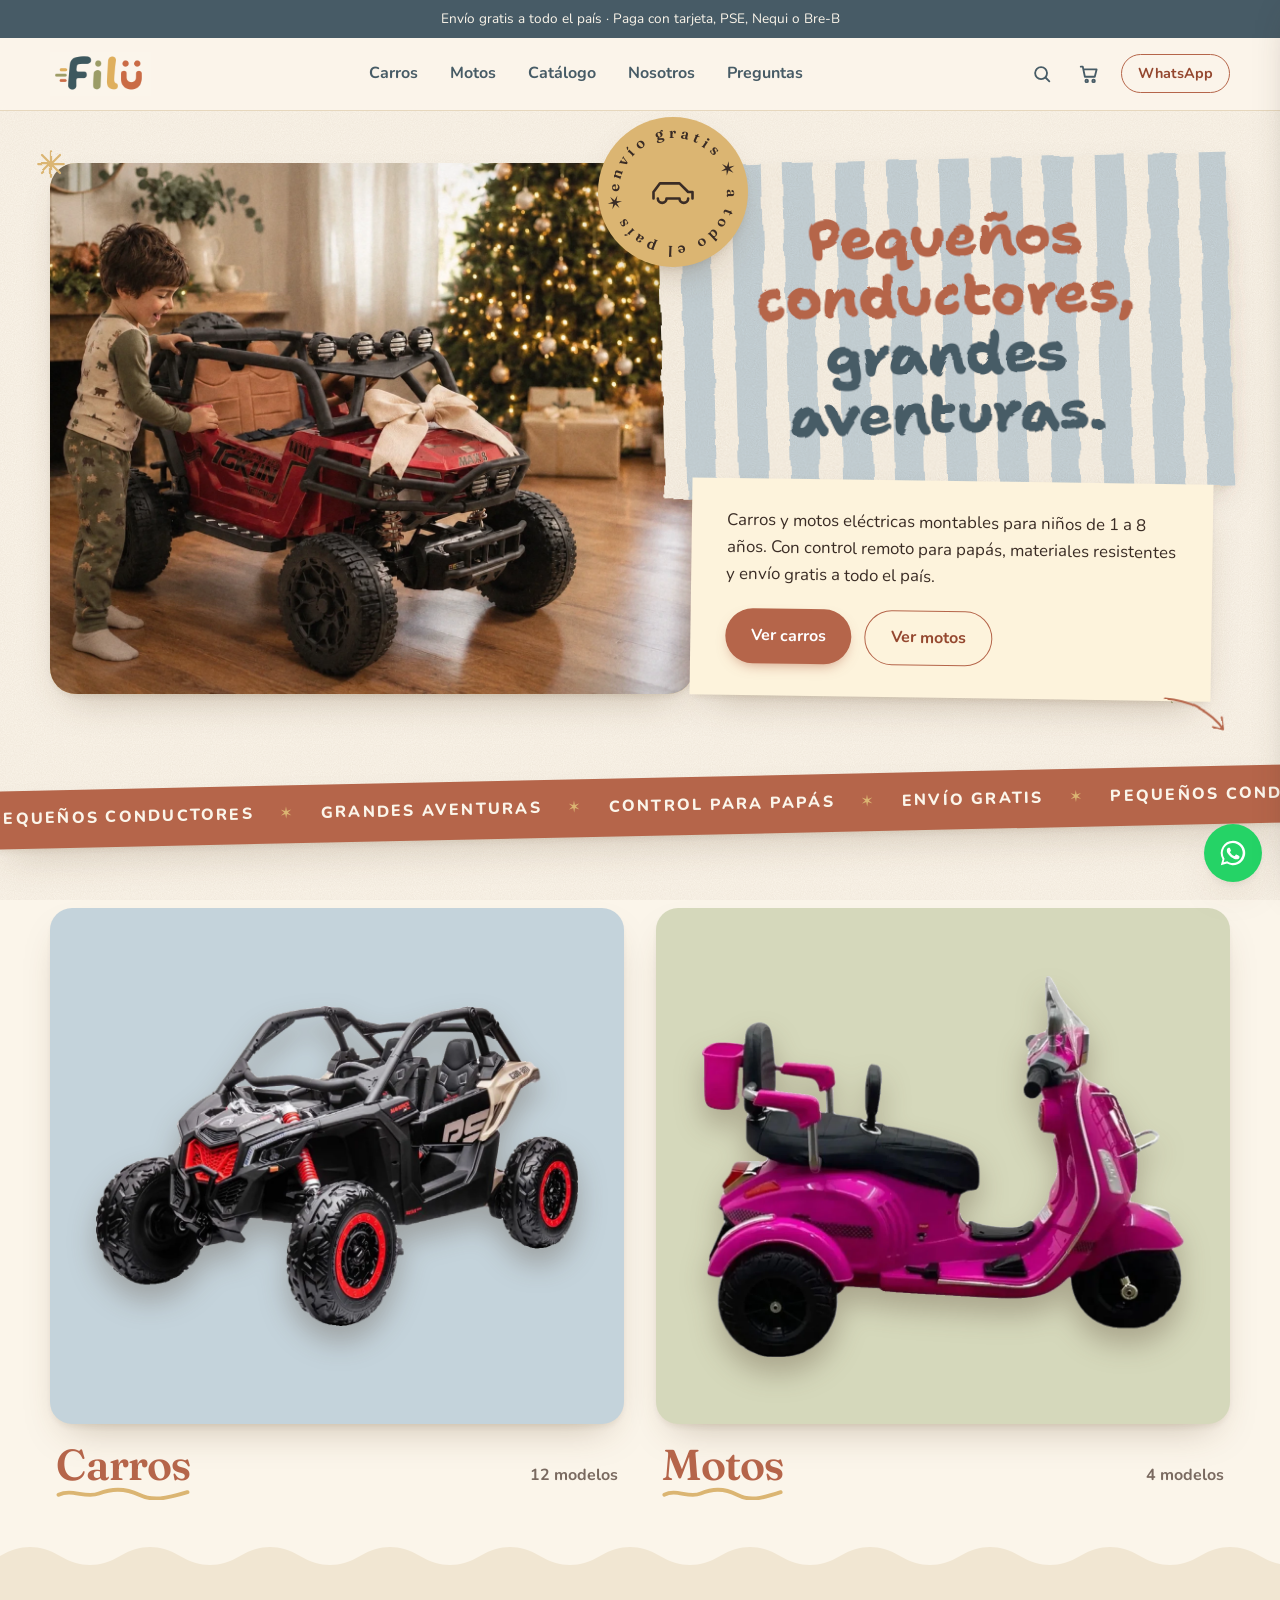
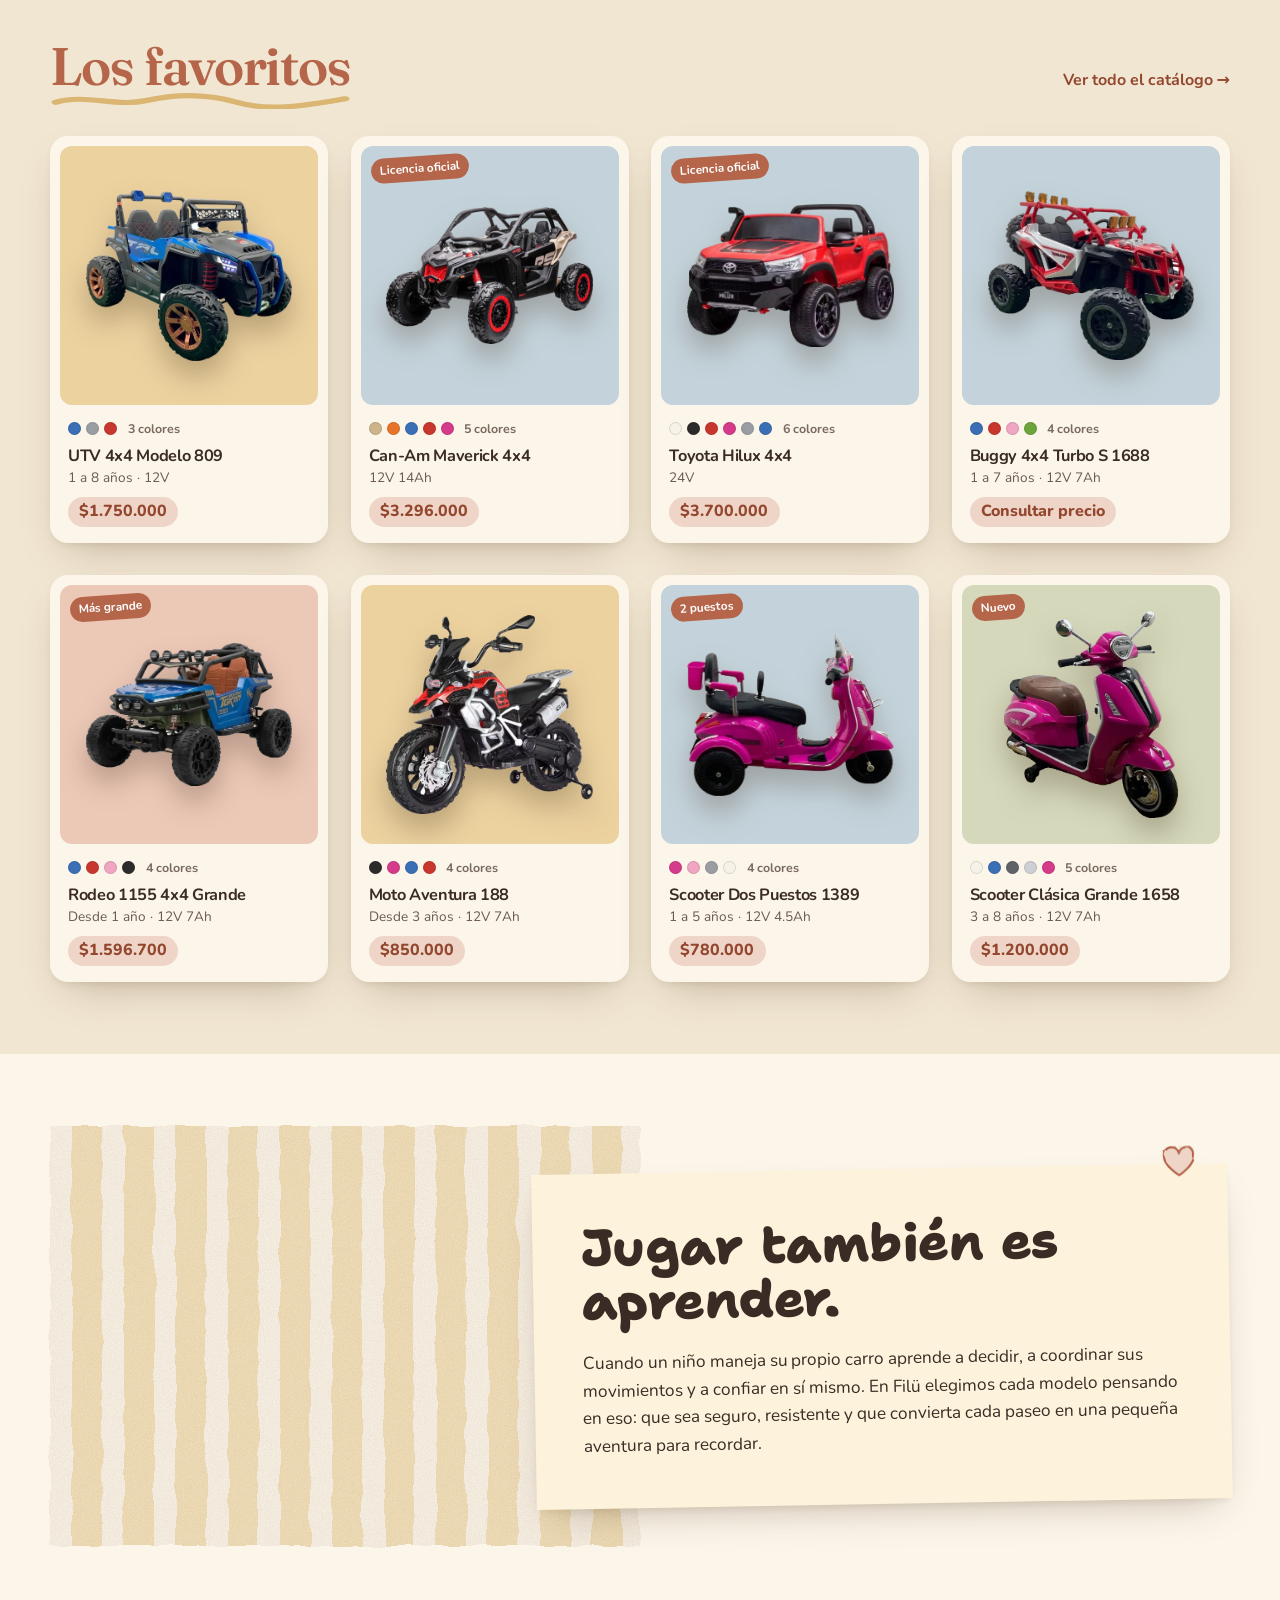
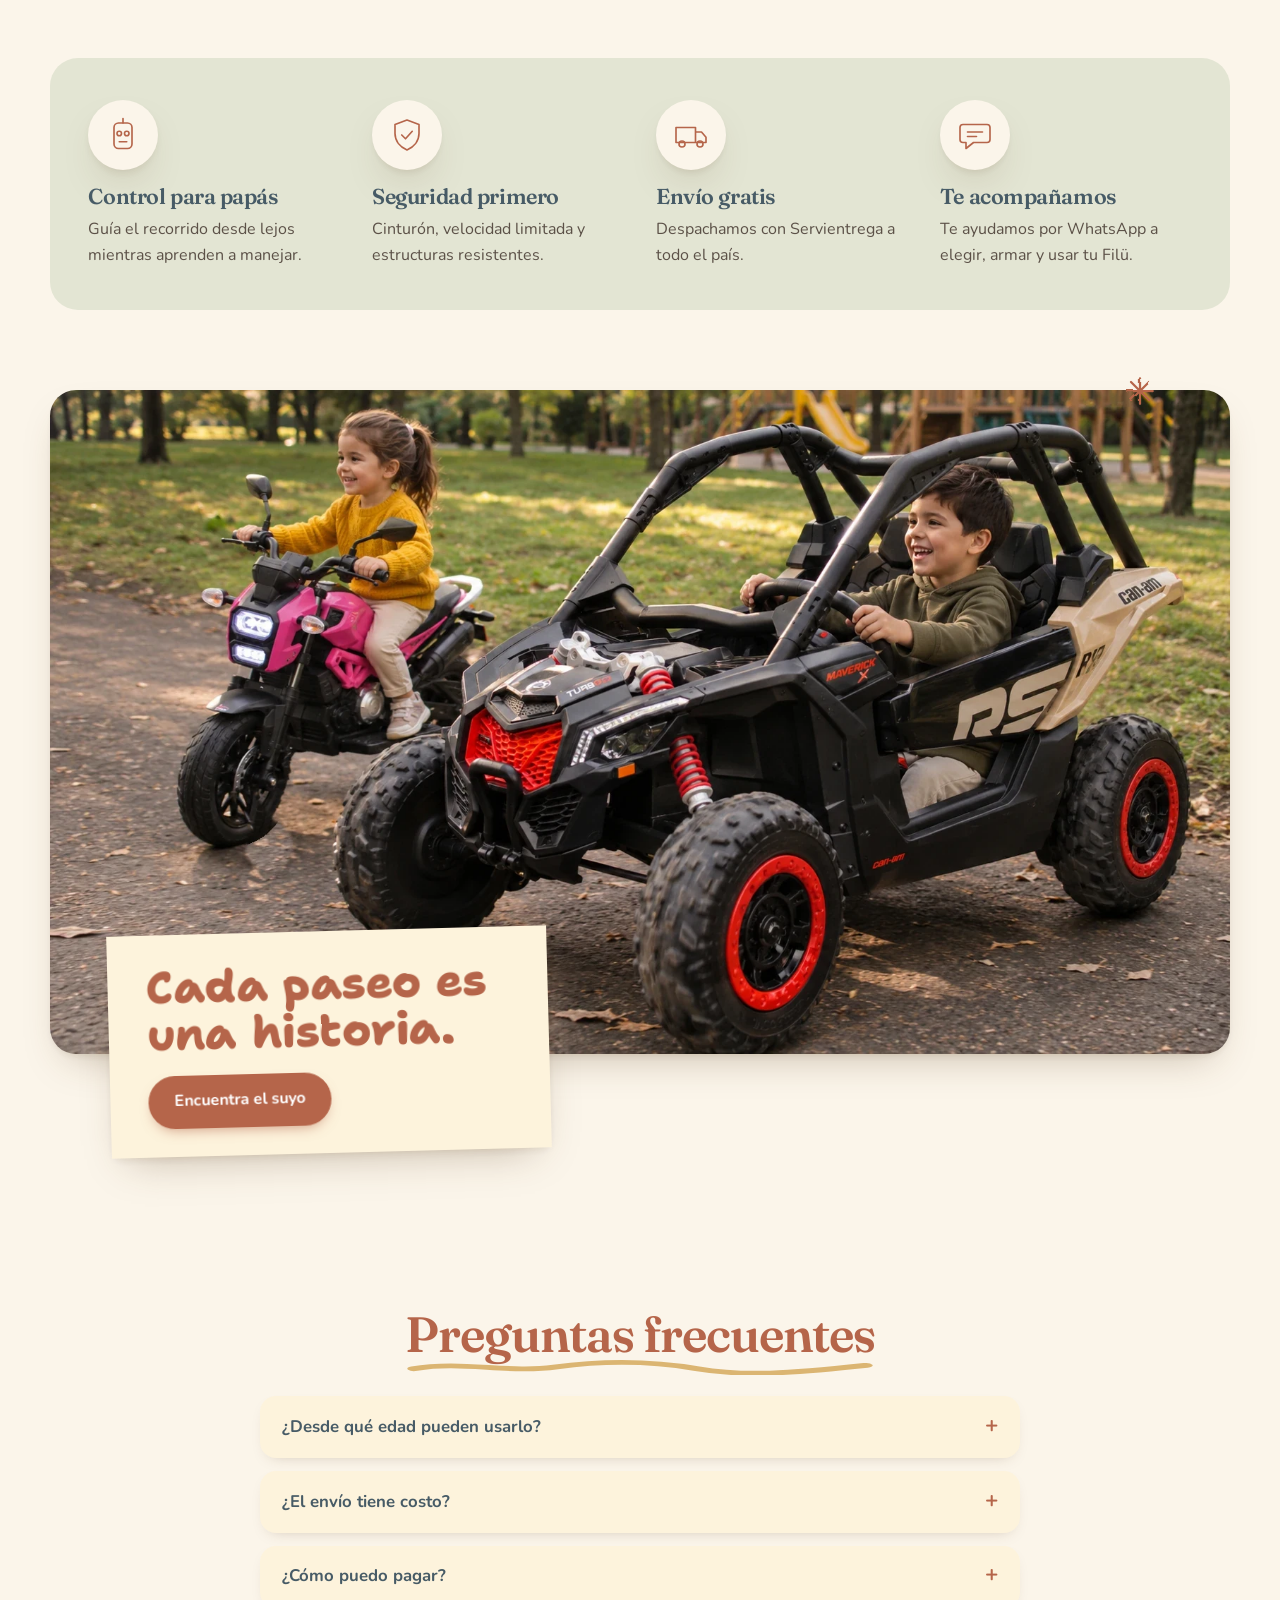
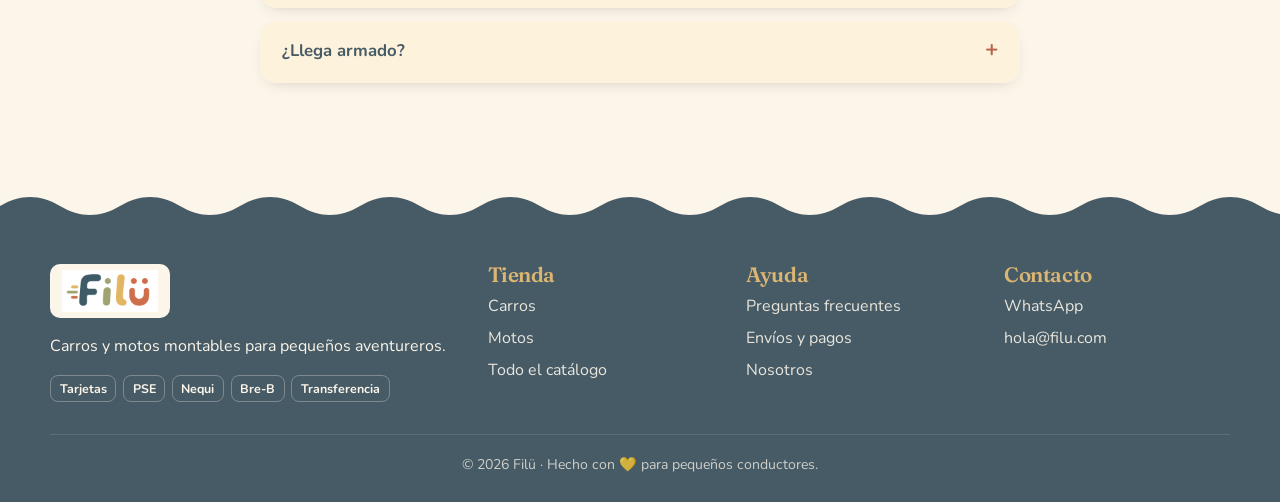
==== commit 33b17778: "Títulos con mayúscula inicial y cinta en mayúsculas espaciadas Co-Authored-By: Claude Opus 5.5 <nore" ====
--- a/index.html
+++ b/index.html
@@ -61,7 +61,7 @@
 
         <div class="hero__cards">
           <div class="stripes stripes--blue hero__title rough">
-            <h1>pequeños<br/>conductores,<br/><span>grandes aventuras.</span></h1>
+            <h1>Pequeños<br/>conductores,<br/><span>grandes aventuras.</span></h1>
           </div>
           <div class="paper hero__text lift">
             <p>Carros y motos eléctricas montables para niños de 1 a 8 años. Con control remoto para papás, materiales resistentes y envío gratis a todo el país.</p>
@@ -101,11 +101,11 @@
         <div class="cats">
           <a class="cat" href="catalogo.html?tipo=carro">
             <div class="cat__img ph arch bg-slate"><img src="assets/productos/recortes/can-am-maverick-1.webp" alt="Carros" /></div>
-            <div class="cat__txt"><h2 class="squiggle">carros</h2><span data-count="carro"></span></div>
+            <div class="cat__txt"><h2 class="squiggle">Carros</h2><span data-count="carro"></span></div>
           </a>
           <a class="cat" href="catalogo.html?tipo=moto">
             <div class="cat__img ph arch bg-olive"><img src="assets/productos/recortes/scooter-dos-puestos-1389-1.webp" alt="Motos" /></div>
-            <div class="cat__txt"><h2 class="squiggle">motos</h2><span data-count="moto"></span></div>
+            <div class="cat__txt"><h2 class="squiggle">Motos</h2><span data-count="moto"></span></div>
           </a>
         </div>
       </div>
@@ -115,7 +115,7 @@
     <section class="section section--sand wavy">
       <div class="wrap">
         <div class="head">
-          <h2 class="squiggle">los favoritos</h2>
+          <h2 class="squiggle">Los favoritos</h2>
           <a class="link" href="catalogo.html">Ver todo el catálogo →</a>
         </div>
         <div class="grid" data-featured></div>
@@ -128,7 +128,7 @@
         <div class="stripes stripes--mustard manifest__stripes rough" aria-hidden="true"></div>
         <div class="paper manifest__card lift">
           <svg class="doodle doodle--heart" viewBox="0 0 48 48"><path d="M24 40S6 29 6 17a9 9 0 0118-3 9 9 0 0118 3c0 12-18 23-18 23z"/></svg>
-          <h2>jugar también es aprender.</h2>
+          <h2>Jugar también es aprender.</h2>
           <p>Cuando un niño maneja su propio carro aprende a decidir, a coordinar sus movimientos y a confiar en sí mismo. En Filü elegimos cada modelo pensando en eso: que sea seguro, resistente y que convierta cada paseo en una pequeña aventura para recordar.</p>
         </div>
       </div>
@@ -140,22 +140,22 @@
         <div class="promises">
           <div class="promise">
             <span class="promise__icon"><svg viewBox="0 0 48 48"><rect x="12" y="8" width="24" height="34" rx="6"/><circle cx="19" cy="22" r="3"/><circle cx="29" cy="22" r="3"/><path d="M19 33h10M24 2v6"/></svg></span>
-            <h3>control para papás</h3>
+            <h3>Control para papás</h3>
             <p>Guía el recorrido desde lejos mientras aprenden a manejar.</p>
           </div>
           <div class="promise">
             <span class="promise__icon"><svg viewBox="0 0 48 48"><path d="M24 4l16 6v12c0 10-7 18-16 22C15 40 8 32 8 22V10z"/><path d="M17 24l5 5 9-10"/></svg></span>
-            <h3>seguridad primero</h3>
+            <h3>Seguridad primero</h3>
             <p>Cinturón, velocidad limitada y estructuras resistentes.</p>
           </div>
           <div class="promise">
             <span class="promise__icon"><svg viewBox="0 0 48 48"><path d="M4 14h26v20H4zM30 20h8l6 7v7H30"/><circle cx="12" cy="36" r="4"/><circle cx="36" cy="36" r="4"/></svg></span>
-            <h3>envío gratis</h3>
+            <h3>Envío gratis</h3>
             <p>Despachamos con Servientrega a todo el país.</p>
           </div>
           <div class="promise">
             <span class="promise__icon"><svg viewBox="0 0 48 48"><path d="M8 10h32a4 4 0 014 4v16a4 4 0 01-4 4H22l-10 8v-8H8a4 4 0 01-4-4V14a4 4 0 014-4z"/><path d="M14 20h20M14 26h12"/></svg></span>
-            <h3>te acompañamos</h3>
+            <h3>Te acompañamos</h3>
             <p>Te ayudamos por WhatsApp a elegir, armar y usar tu Filü.</p>
           </div>
         </div>
@@ -168,7 +168,7 @@
         <div class="lifestyle">
           <img class="lifestyle__photo" src="assets/ambiente/historia.webp" alt="Dos niños riendo en un parque: uno en una moto eléctrica azul y otro en un Can-Am Maverick" loading="lazy" />
           <div class="paper lifestyle__card lift">
-            <h2>cada paseo es una historia.</h2>
+            <h2>Cada paseo es una historia.</h2>
             <a href="catalogo.html" class="btn btn--solid">Encuentra el suyo</a>
           </div>
           <svg class="doodle doodle--star s3" viewBox="0 0 40 40"><path d="M20 3v34M3 20h34M8 8l24 24M32 8L8 32"/></svg>
@@ -179,7 +179,7 @@
     <!-- Preguntas -->
     <section class="section" id="preguntas">
       <div class="wrap faq-wrap">
-        <h2 class="squiggle squiggle--center">preguntas frecuentes</h2>
+        <h2 class="squiggle squiggle--center">Preguntas frecuentes</h2>
         <div class="faq">
           <details><summary>¿Desde qué edad pueden usarlo?</summary><p>Tenemos modelos desde los 18 meses (con control remoto para papás) hasta los 8 años. En cada producto indicamos la edad recomendada y el peso máximo.</p></details>
           <details><summary>¿El envío tiene costo?</summary><p>No. Despachamos con Servientrega a todo el país y el envío ya está incluido en el precio.</p></details>
@@ -197,9 +197,9 @@
         <p>Carros y motos montables para pequeños aventureros.</p>
         <div class="pay"><span>Tarjetas</span><span>PSE</span><span>Nequi</span><span>Bre-B</span><span>Transferencia</span></div>
       </div>
-      <div><h4>tienda</h4><a href="catalogo.html?tipo=carro">Carros</a><a href="catalogo.html?tipo=moto">Motos</a><a href="catalogo.html">Todo el catálogo</a></div>
-      <div><h4>ayuda</h4><a href="index.html#preguntas">Preguntas frecuentes</a><a href="index.html#preguntas">Envíos y pagos</a><a href="index.html#nosotros">Nosotros</a></div>
-      <div><h4>contacto</h4><a data-wa href="#" target="_blank" rel="noopener">WhatsApp</a><a href="mailto:hola@filu.com">hola@filu.com</a></div>
+      <div><h4>Tienda</h4><a href="catalogo.html?tipo=carro">Carros</a><a href="catalogo.html?tipo=moto">Motos</a><a href="catalogo.html">Todo el catálogo</a></div>
+      <div><h4>Ayuda</h4><a href="index.html#preguntas">Preguntas frecuentes</a><a href="index.html#preguntas">Envíos y pagos</a><a href="index.html#nosotros">Nosotros</a></div>
+      <div><h4>Contacto</h4><a data-wa href="#" target="_blank" rel="noopener">WhatsApp</a><a href="mailto:hola@filu.com">hola@filu.com</a></div>
     </div>
     <div class="wrap"><p class="footer__copy">© <span data-year></span> Filü · Hecho con 💛 para pequeños conductores.</p></div>
   </footer>
@@ -208,7 +208,7 @@
   <div class="overlay" data-overlay></div>
   <aside class="cart" data-cart aria-label="Carrito de compras">
     <div class="cart__head">
-      <h3>tu carrito</h3>
+      <h3>Tu carrito</h3>
       <button class="icon-btn" aria-label="Cerrar carrito" data-close-cart>
         <svg viewBox="0 0 24 24"><path d="M6 6l12 12M18 6 6 18"/></svg>
       </button>
--- a/css/filu.css
+++ b/css/filu.css
@@ -36,8 +36,8 @@
 img { max-width: 100%; display: block; }
 a { color: inherit; text-decoration: none; }
 h1, h2, h3, h4 { font-family: var(--serif); font-weight: 600; color: var(--terra); line-height: 1.05; margin: 0 0 .4em; letter-spacing: -.02em; font-optical-sizing: auto; }
-/* Textos sobre las rayas pintadas: letra dibujada a mano */
-.hero__title h1, .page-head__box h1 { font-family: var(--hand); font-weight: 800; letter-spacing: -.01em; }
+/* Frases de marca (sobre las rayas y tarjetas de frase): letra dibujada a mano */
+.hero__title h1, .page-head__box h1, .manifest__card h2, .lifestyle__card h2 { font-family: var(--hand); font-weight: 800; letter-spacing: -.01em; }
 .wrap { width: min(1180px, 100% - 32px); margin-inline: auto; }
 
 /* Rayas pintadas a mano */
@@ -116,7 +116,7 @@
 
 /* Cinta de frases */
 .ribbon { background: var(--terra); color: var(--cream); overflow: hidden; transform: rotate(-1.2deg); margin: 0 -10px; box-shadow: var(--shadow); position: relative; z-index: 2; }
-.ribbon__track { display: flex; align-items: center; gap: 1.6rem; width: max-content; padding: .8rem 0; animation: marquee 30s linear infinite; font-family: var(--serif); font-weight: 600; font-style: italic; font-size: 1.35rem; }
+.ribbon__track { display: flex; align-items: center; gap: 1.6rem; width: max-content; padding: 1rem 0; animation: marquee 30s linear infinite; font-family: var(--body); font-weight: 800; font-size: 1rem; letter-spacing: .14em; text-transform: uppercase; }
 .ribbon b { color: var(--mustard); font-weight: 400; }
 @keyframes marquee { to { transform: translateX(-50%); } }
 
@@ -127,7 +127,7 @@
 .wavy::before { content: ""; position: absolute; left: 0; right: 0; top: -22px; height: 24px; background: url("data:image/svg+xml;utf8,<svg xmlns='http://www.w3.org/2000/svg' viewBox='0 0 120 24' preserveAspectRatio='none'><path d='M0 24 V12 C 20 0, 40 0, 60 12 S 100 24, 120 12 V24 Z' fill='%23f1e6d2'/></svg>") repeat-x 0 0 / 120px 24px; }
 .wavy--slate::before { background-image: url("data:image/svg+xml;utf8,<svg xmlns='http://www.w3.org/2000/svg' viewBox='0 0 120 24' preserveAspectRatio='none'><path d='M0 24 V12 C 20 0, 40 0, 60 12 S 100 24, 120 12 V24 Z' fill='%23475b66'/></svg>"); }
 .head { display: flex; justify-content: space-between; align-items: baseline; gap: 1rem; margin-bottom: 2.2rem; flex-wrap: wrap; }
-.head h2 { font-size: clamp(2rem, 4vw, 2.8rem); margin: 0; }
+.head h2 { font-size: clamp(2.3rem, 4.6vw, 3.3rem); margin: 0; }
 
 /* Categorías */
 .cats { display: grid; grid-template-columns: 1fr 1fr; gap: 2rem; }
@@ -136,7 +136,7 @@
 .cat__img img { padding: 8%; transition: transform .5s; }
 .cat:hover .cat__img img { transform: scale(1.05) rotate(-1deg); }
 .cat__txt { display: flex; justify-content: space-between; align-items: baseline; padding: 1.1rem .4rem 0; }
-.cat__txt h2 { font-size: 2.3rem; margin: 0; }
+.cat__txt h2 { font-size: 2.7rem; margin: 0; }
 .cat__txt span { color: var(--muted); font-weight: 700; }
 
 /* Tarjetas de producto */
@@ -159,7 +159,7 @@
 .manifest { position: relative; display: grid; grid-template-columns: 1fr 1fr; align-items: center; }
 .manifest__stripes { height: 420px; border-radius: 4px; }
 .manifest__card { margin-left: -18%; padding: 3rem; transform: rotate(-1deg); }
-.manifest__card h2 { font-size: clamp(2rem, 3.6vw, 2.8rem); color: var(--ink); }
+.manifest__card h2 { font-size: clamp(2.3rem, 4vw, 3.2rem); color: var(--ink); }
 .manifest__card p { margin: 0; font-size: 1.08rem; }
 
 /* Promesas */
@@ -174,12 +174,12 @@
 .lifestyle { position: relative; margin-bottom: 110px; }
 .lifestyle__photo { display: block; width: 100%; aspect-ratio: 16 / 9; object-fit: cover; border-radius: 26px; box-shadow: var(--shadow); }
 .lifestyle__card { position: absolute; left: 5%; bottom: -100px; padding: 1.8rem 2.4rem; max-width: 440px; transform: rotate(-1.5deg); }
-.lifestyle__card h2 { font-size: 2.4rem; }
+.lifestyle__card h2 { font-size: 2.8rem; }
 .s3 { right: 6%; top: -14px; width: 38px; stroke: var(--terra); }
 
 /* Preguntas */
 .faq-wrap { max-width: 760px; padding-top: 2rem; }
-.faq-wrap > h2 { font-size: clamp(2rem, 4vw, 2.6rem); margin-bottom: 1.8rem; }
+.faq-wrap > h2 { font-size: clamp(2.3rem, 4.6vw, 3.1rem); margin-bottom: 1.8rem; }
 .faq details { background: var(--paper); border-radius: 16px; padding: 1.1rem 1.4rem; margin-bottom: .8rem; box-shadow: 0 6px 16px -10px rgba(90, 60, 30, .35); }
 .faq summary { cursor: pointer; list-style: none; display: flex; justify-content: space-between; font-weight: 700; color: var(--slate); font-size: 1.05rem; }
 .faq summary::-webkit-details-marker { display: none; }
@@ -310,7 +310,7 @@
 .pd__trust { list-style: none; padding: 1.2rem 0 0; margin: 1.6rem 0 0; border-top: 2px dashed var(--sand-2); display: grid; gap: .5rem; font-weight: 700; color: var(--slate); }
 .pd__more { display: grid; grid-template-columns: 1.2fr 1fr; gap: 2rem; padding-bottom: 4.5rem; align-items: start; }
 .pd__block { background-color: var(--paper); padding: 2rem 2.2rem; border-radius: 22px; box-shadow: var(--shadow); }
-.pd__block h2 { font-size: 2rem; }
+.pd__block h2 { font-size: 2.3rem; }
 .pd__block h3 { font-size: 1.4rem; color: var(--slate); margin-top: 1.5rem; }
 .checks { list-style: none; padding: 0; margin: 0; display: grid; gap: .5rem; }
 .checks li { position: relative; padding-left: 1.9rem; }
